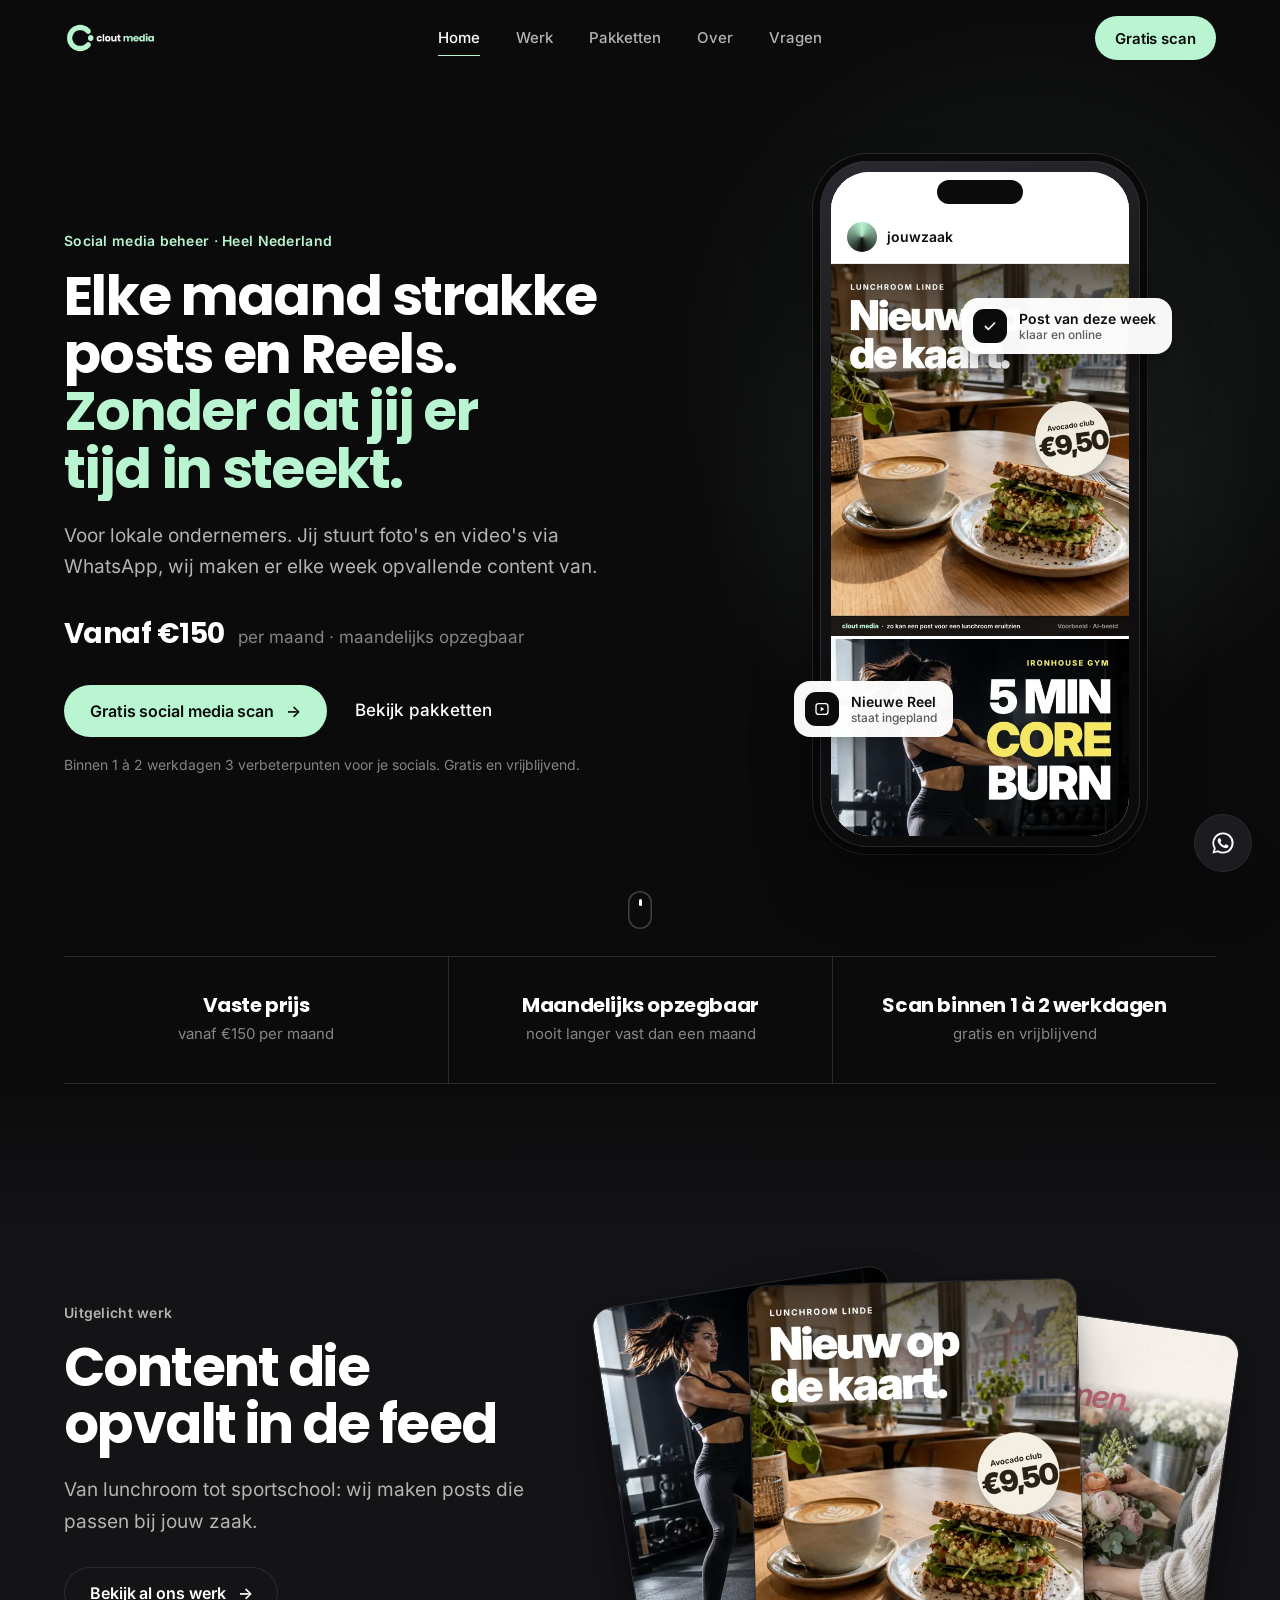
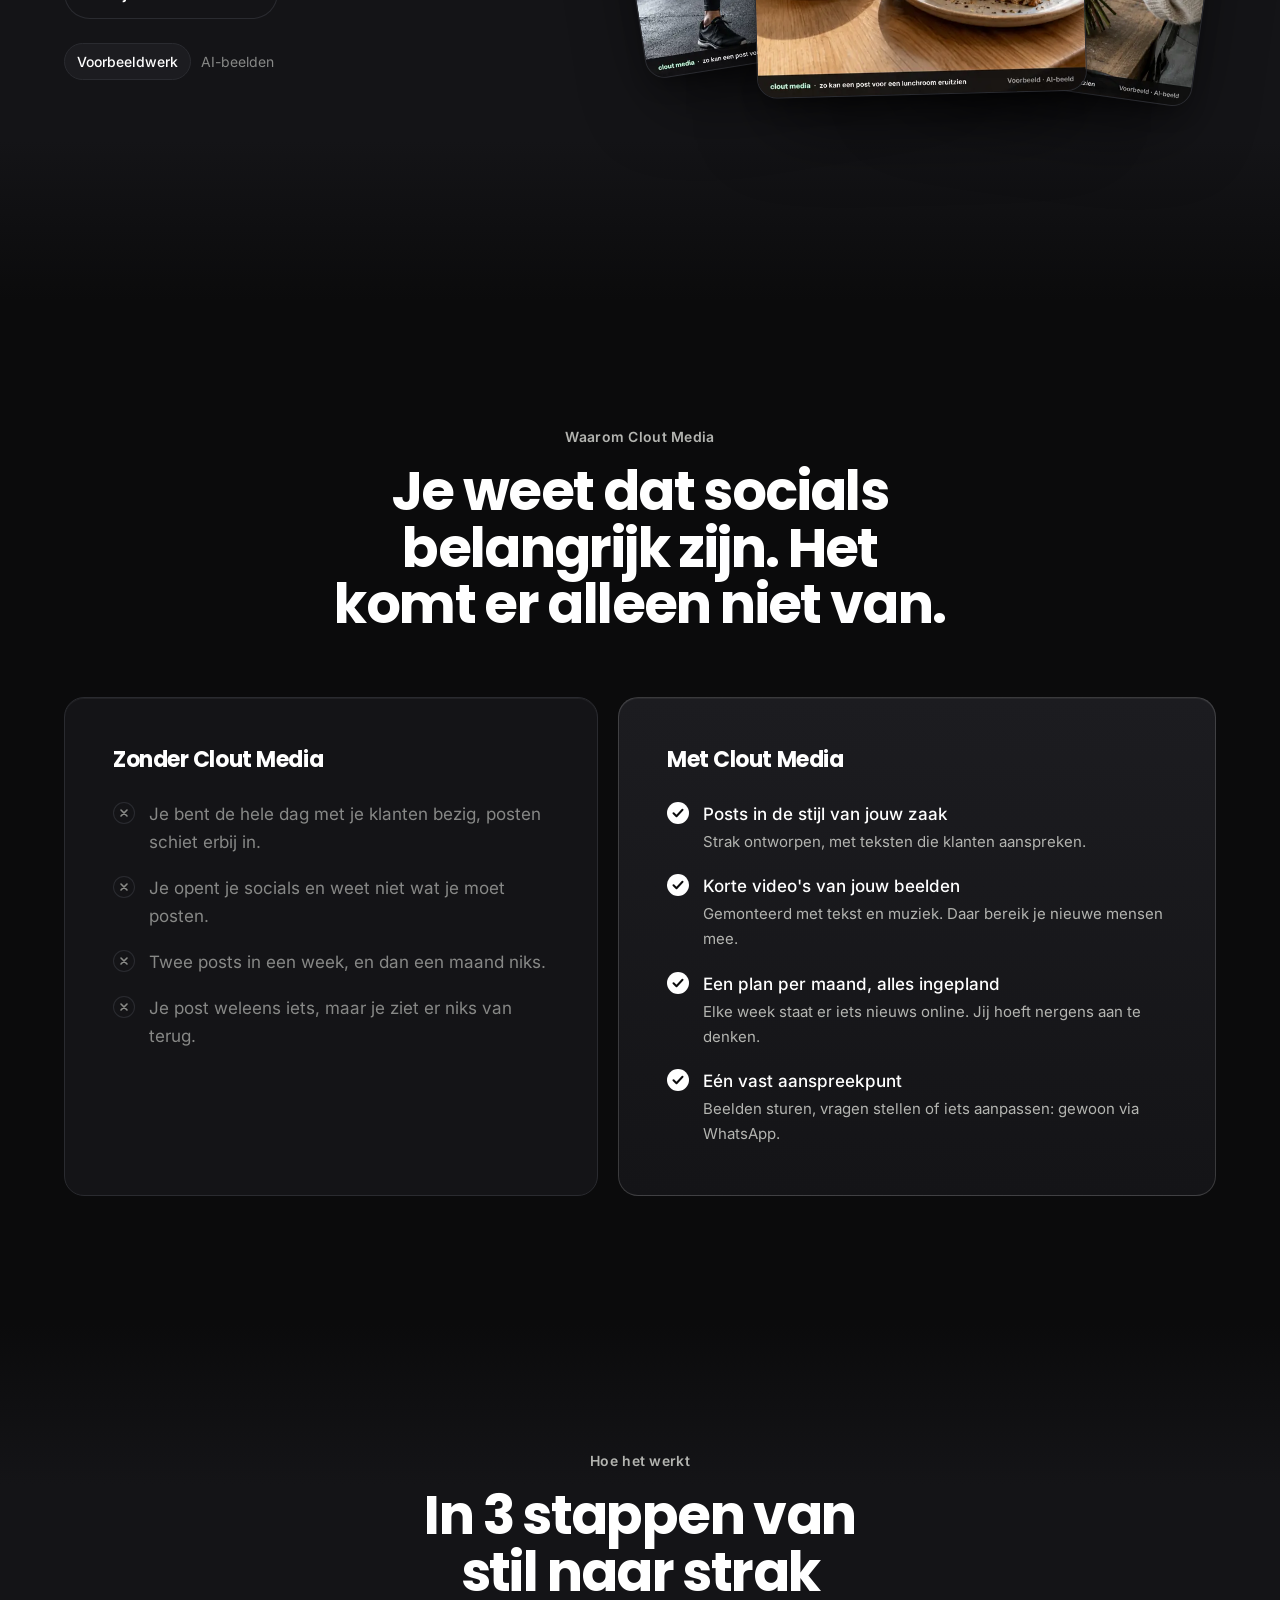
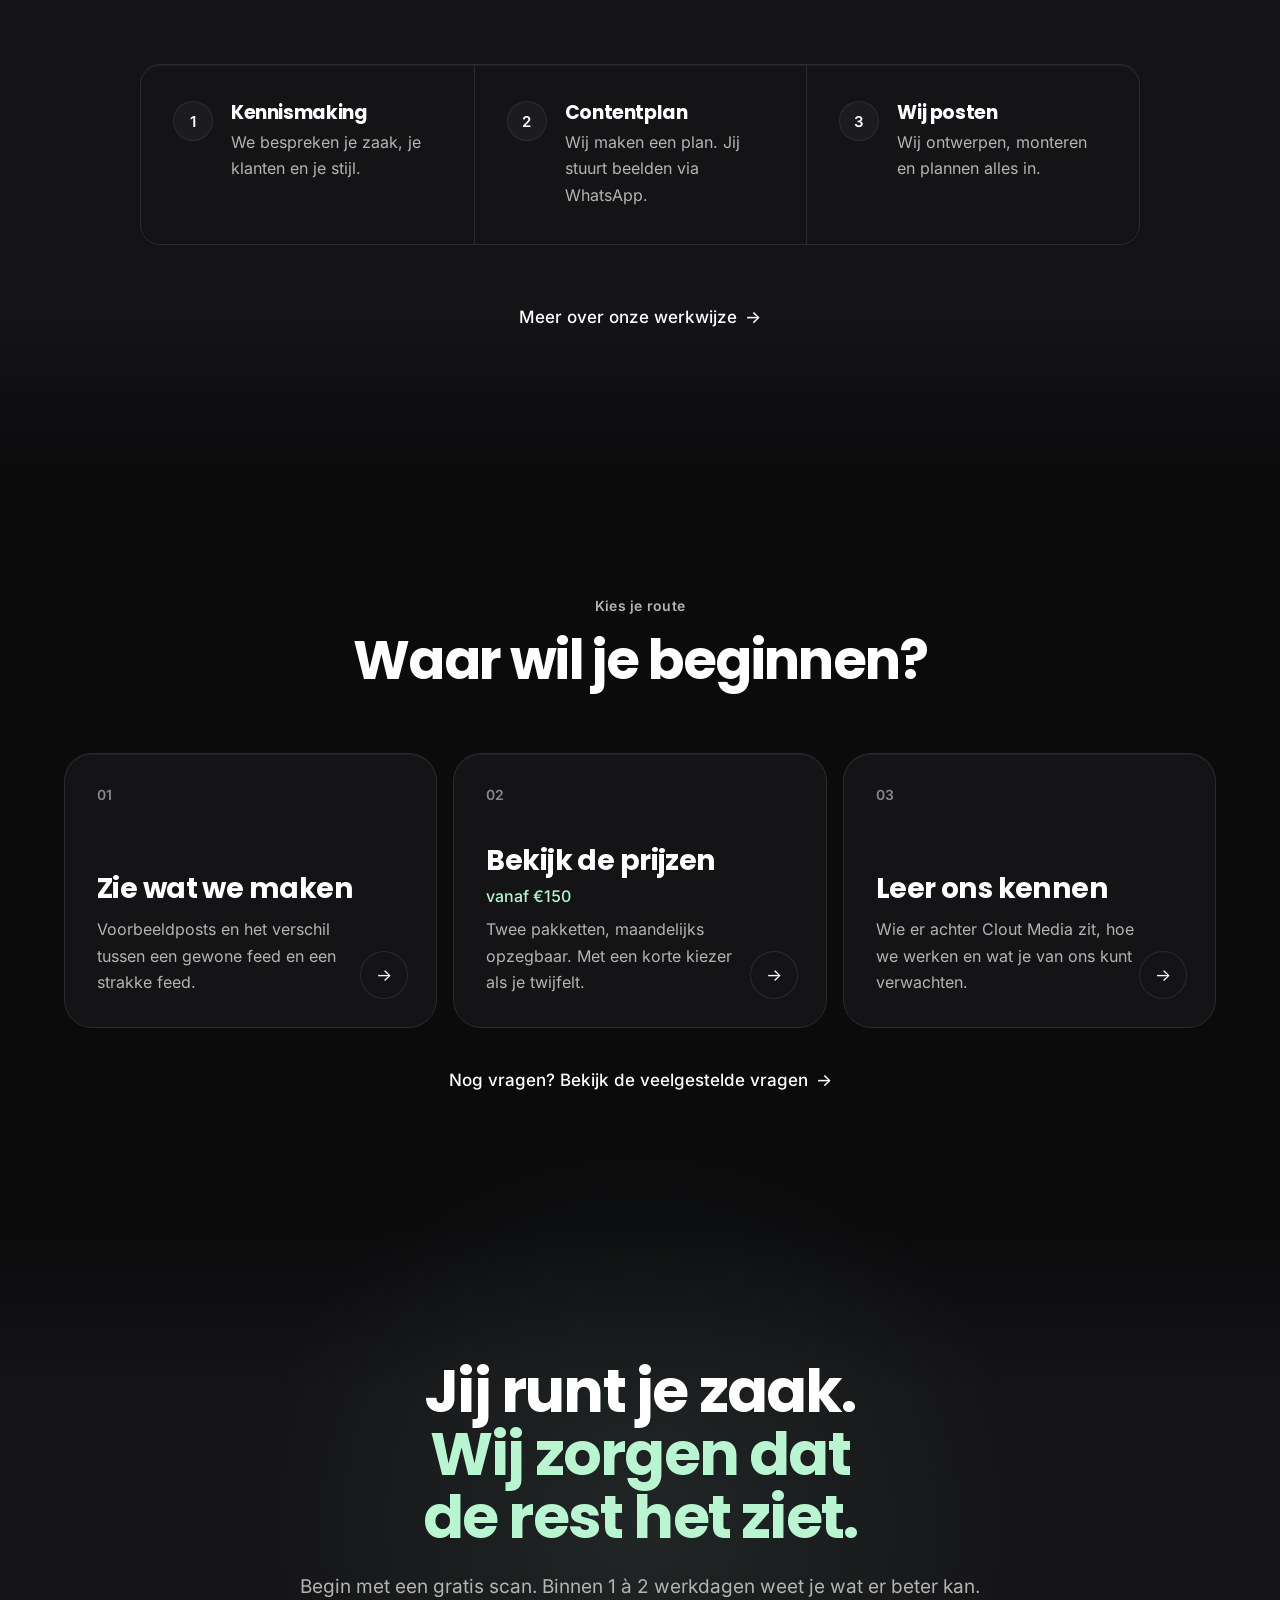
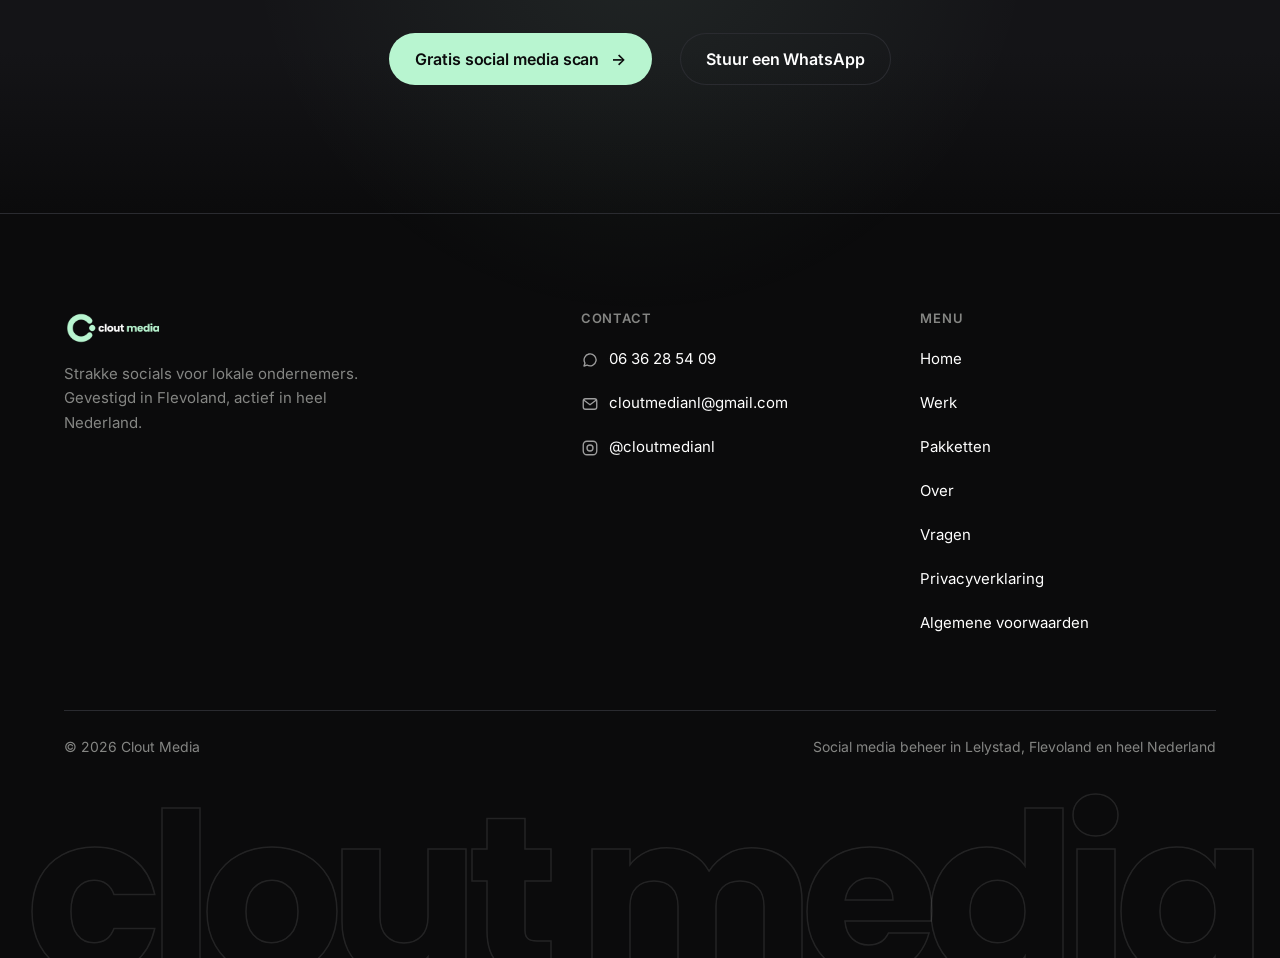
==== index.html @ 96e16def "Echte homepage: Home in menu, kernpunten, uitgelicht werk, route-kaarten Co-Authored-By: Claude Opus" ====
<!DOCTYPE html>
<html lang="nl" data-root="">
<head>
<meta charset="utf-8">
<meta name="viewport" content="width=device-width, initial-scale=1, viewport-fit=cover">
<title>Social media beheer Lelystad &amp; Flevoland | Clout Media</title>
<meta name="description" content="Social media beheer voor lokale ondernemers in Lelystad, Flevoland en heel Nederland. Elke maand strakke posts en korte video's, vanaf €150 per maand. Vraag een gratis social media scan aan.">
<link rel="canonical" href="https://cloutmedianl.github.io/cloutmedia-website/">
<meta property="og:type" content="website">
<meta property="og:site_name" content="Clout Media">
<meta property="og:title" content="Social media beheer Lelystad &amp; Flevoland | Clout Media">
<meta property="og:description" content="Social media beheer voor lokale ondernemers in Lelystad, Flevoland en heel Nederland. Elke maand strakke posts en korte video's, vanaf €150 per maand. Vraag een gratis social media scan aan.">
<meta property="og:url" content="https://cloutmedianl.github.io/cloutmedia-website/">
<meta property="og:image" content="https://cloutmedianl.github.io/cloutmedia-website/img/og.jpg">
<meta name="twitter:card" content="summary_large_image">
<meta name="theme-color" content="#0b0b0c">
<link rel="icon" href="favicon.ico" sizes="any">
<link rel="icon" type="image/png" sizes="32x32" href="assets/icon-32.png">
<link rel="apple-touch-icon" href="assets/icon-180.png">
<link rel="preload" href="assets/fonts/poppins-700.woff" as="font" type="font/woff" crossorigin>
<link rel="preload" href="assets/fonts/inter-400.woff" as="font" type="font/woff" crossorigin>
<link rel="stylesheet" href="assets/site.css">
<script>(function(){var m={"#werk":"werk/","#pakketten":"pakketten/","#over":"over/","#faq":"vragen/","#scan":"scan/","#werkwijze":"over/#werkwijze"};if(m[location.hash])location.replace(m[location.hash])})()</script>
<link rel="preload" as="image" href="img/w2.webp" fetchpriority="high">
<script type="application/ld+json">{"@context":"https://schema.org","@type":"ProfessionalService","name":"Clout Media","description":"Social media beheer voor lokale ondernemers in Lelystad, Flevoland en heel Nederland","url":"https://cloutmedianl.github.io/cloutmedia-website/","email":"cloutmedianl@gmail.com","telephone":"+31636285409","areaServed":["Lelystad","Flevoland","Nederland"],"priceRange":"€150 - €250 per maand","sameAs":["https://www.instagram.com/cloutmedianl/"]}</script>
</head>
<body data-page="home">
<a class="skip" href="#main">Naar de inhoud</a>
<header class="hdr">
  <div class="wrap nav">
    <a class="logo" href="./" aria-label="Clout Media, naar home"><img src="img/logo.png" alt="Clout Media" width="102" height="34"></a>
    <nav class="menu" aria-label="Hoofdmenu"><a href="./" aria-current="page">Home</a><a href="werk/">Werk</a><a href="pakketten/">Pakketten</a><a href="over/">Over</a><a href="vragen/">Vragen</a></nav>
    <div class="nav-r">
      <a class="btn btn-main" href="scan/">Gratis scan</a>
      <button class="burger" type="button" aria-label="Menu openen" aria-expanded="false" aria-controls="sheet"><span></span></button>
    </div>
  </div>
</header>
<div class="sheet" id="sheet" aria-hidden="true">
  <div class="nav"><a class="logo" href="./" aria-label="Clout Media, naar home"><img src="img/logo.png" alt="Clout Media" width="102" height="34"></a><button class="x" type="button" aria-label="Menu sluiten"><svg width="18" height="18" viewBox="0 0 24 24"><path d="M6 6l12 12M18 6L6 18" stroke="#fff" stroke-width="1.8" stroke-linecap="round"/></svg></button></div>
  <nav aria-label="Menu"><a href="./" aria-current="page">Home</a><a href="werk/">Werk</a><a href="pakketten/">Pakketten</a><a href="over/">Over</a><a href="vragen/">Vragen</a></nav>
  <a class="btn btn-main" href="scan/">Gratis social media scan <span class="arr" aria-hidden="true">→</span></a>
</div>
<main id="main">
<section class="hero"><div class="glow" aria-hidden="true"></div>
  <div class="wrap hgrid">
    <div>
      <span class="kicker fade-up">Social media beheer · Heel Nederland</span>
      <h1 class="reveal"><span class="ln"><span>Elke maand strakke</span></span><span class="ln"><span>posts en Reels.</span></span><span class="ln"><span class="mint">Zonder dat jij er</span></span><span class="ln"><span class="mint">tijd in steekt.</span></span></h1>
      <p class="lead fade-up fu1">Voor lokale ondernemers. Jij stuurt foto's en video's via WhatsApp, wij maken er elke week opvallende content van.</p>
      <p class="price fade-up fu2"><b>Vanaf €150</b><span>per maand · maandelijks opzegbaar</span></p>
      <div class="ctas fade-up fu3"><a class="btn btn-main" href="scan/">Gratis social media scan <span class="arr" aria-hidden="true">→</span></a><a class="tlink" href="pakketten/">Bekijk pakketten</a></div>
      <p class="note fade-up fu4">Binnen 1 à 2 werkdagen 3 verbeterpunten voor je socials. Gratis en vrijblijvend.</p>
    </div>
    <div class="stage" aria-hidden="true"><div class="glow"></div>
      <div class="tilt"><div class="phone"><div class="screen"><div class="ig"><i></i>jouwzaak</div><div class="feed"><img src="img/w2.webp" alt="" width="540" height="675" fetchpriority="high"><img src="img/w5.webp" alt="" width="540" height="675"><img src="img/w7.webp" alt="" width="540" height="675"><img src="img/w3.webp" alt="" width="540" height="675"><img src="img/w6.webp" alt="" width="540" height="675"><img src="img/w2.webp" alt="" width="540" height="675"><img src="img/w5.webp" alt="" width="540" height="675"><img src="img/w7.webp" alt="" width="540" height="675"><img src="img/w3.webp" alt="" width="540" height="675"><img src="img/w6.webp" alt="" width="540" height="675"></div></div></div>
        <div class="chip c1"><i><svg width="16" height="16" viewBox="0 0 24 24"><rect x="3" y="4" width="18" height="16" rx="4" fill="none" stroke="#fff" stroke-width="2"/><path d="M10 8.8v6.4l5.4-3.2z" fill="#fff"/></svg></i><span>Nieuwe Reel<small>staat ingepland</small></span></div>
        <div class="chip c2"><i><svg width="16" height="16" viewBox="0 0 24 24"><path d="M5 12.5l4.5 4.5L19 7.5" fill="none" stroke="#fff" stroke-width="2.4" stroke-linecap="round" stroke-linejoin="round"/></svg></i><span>Post van deze week<small>klaar en online</small></span></div>
      </div>
    </div>
  </div>
  <a class="scrollhint" href="#main-2" aria-label="Scroll naar beneden"><span></span></a>
</section>

<section class="facts" id="main-2" aria-label="Kernpunten"><div class="wrap"><ul class="factrow rv">
  <li><b>Vaste prijs</b><span>vanaf €150 per maand</span></li>
  <li><b>Maandelijks opzegbaar</b><span>nooit langer vast dan een maand</span></li>
  <li><b>Scan binnen 1 à 2 werkdagen</b><span>gratis en vrijblijvend</span></li></ul></div></section>

<section class="alt" style="overflow-x:clip">
  <div class="wrap feat">
    <div class="rv">
      <span class="kicker">Uitgelicht werk</span>
      <h2>Content die opvalt in de feed</h2>
      <p class="lead">Van lunchroom tot sportschool: wij maken posts die passen bij jouw zaak.</p>
      <div class="ctas"><a class="btn btn-ghost" href="werk/">Bekijk al ons werk <span class="arr" aria-hidden="true">→</span></a></div>
      <p class="tag" style="margin-top:24px"><b>Voorbeeldwerk</b> AI-beelden</p>
    </div>
    <a class="fan" href="werk/" aria-label="Bekijk al ons werk">
      <img class="fp f1" src="img/w5.webp" srcset="img/w5.webp 540w, img/w5-2x.webp 1080w" sizes="(max-width:700px) 50vw, 300px" alt="Voorbeeld van een reel-cover voor een sportschool" width="540" height="675" loading="lazy">
      <img class="fp f2" src="img/w3.webp" srcset="img/w3.webp 540w, img/w3-2x.webp 1080w" sizes="(max-width:700px) 50vw, 300px" alt="Voorbeeldpost voor een bloemenwinkel" width="540" height="675" loading="lazy">
      <img class="fp f3" src="img/w2.webp" srcset="img/w2.webp 540w, img/w2-2x.webp 1080w" sizes="(max-width:700px) 56vw, 330px" alt="Voorbeeldpost voor een lunchroom: nieuw op de kaart" width="540" height="675" loading="lazy">
    </a>
  </div>
</section>

<section>
  <div class="wrap">
    <div class="head rv"><span class="kicker">Waarom Clout Media</span><h2>Je weet dat socials belangrijk zijn. Het komt er alleen niet van.</h2></div>
    <div class="split">
  <div class="card col no rv"><h3>Zonder Clout Media</h3><ul class="list">
    <li>Je bent de hele dag met je klanten bezig, posten schiet erbij in.</li>
    <li>Je opent je socials en weet niet wat je moet posten.</li>
    <li>Twee posts in een week, en dan een maand niks.</li>
    <li>Je post weleens iets, maar je ziet er niks van terug.</li></ul></div>
  <div class="card col yes rv d1"><h3>Met Clout Media</h3><ul class="list">
    <li><div>Posts in de stijl van jouw zaak<span>Strak ontworpen, met teksten die klanten aanspreken.</span></div></li>
    <li><div>Korte video's van jouw beelden<span>Gemonteerd met tekst en muziek. Daar bereik je nieuwe mensen mee.</span></div></li>
    <li><div>Een plan per maand, alles ingepland<span>Elke week staat er iets nieuws online. Jij hoeft nergens aan te denken.</span></div></li>
    <li><div>Eén vast aanspreekpunt<span>Beelden sturen, vragen stellen of iets aanpassen: gewoon via WhatsApp.</span></div></li></ul></div>
</div>
  </div>
</section>

<section class="alt">
  <div class="wrap">
    <div class="head rv"><span class="kicker">Hoe het werkt</span><h2>In 3 stappen van stil naar strak</h2></div>
    <ol class="card csteps rv"><li><span class="cn">1</span><div><h3>Kennismaking</h3><p>We bespreken je zaak, je klanten en je stijl.</p></div></li><li><span class="cn">2</span><div><h3>Contentplan</h3><p>Wij maken een plan. Jij stuurt beelden via WhatsApp.</p></div></li><li><span class="cn">3</span><div><h3>Wij posten</h3><p>Wij ontwerpen, monteren en plannen alles in.</p></div></li></ol>
    <div class="more"><a class="tlink" href="over/#werkwijze">Meer over onze werkwijze <span class="arr" aria-hidden="true">→</span></a></div>
  </div>
</section>

<section>
  <div class="wrap">
    <div class="head rv"><span class="kicker">Kies je route</span><h2>Waar wil je beginnen?</h2></div>
    <div class="routes">
      <a class="card route hov rv" href="werk/"><span class="rn">01</span><h3>Zie wat we maken</h3><p>Voorbeeldposts en het verschil tussen een gewone feed en een strakke feed.</p><span class="rarr" aria-hidden="true">→</span></a>
      <a class="card route hov rv d1" href="pakketten/"><span class="rn">02</span><h3>Bekijk de prijzen <span class="from">vanaf €150</span></h3><p>Twee pakketten, maandelijks opzegbaar. Met een korte kiezer als je twijfelt.</p><span class="rarr" aria-hidden="true">→</span></a>
      <a class="card route hov rv d2" href="over/"><span class="rn">03</span><h3>Leer ons kennen</h3><p>Wie er achter Clout Media zit, hoe we werken en wat je van ons kunt verwachten.</p><span class="rarr" aria-hidden="true">→</span></a>
    </div>
    <p class="routeq rv"><a class="tlink" href="vragen/">Nog vragen? Bekijk de veelgestelde vragen <span class="arr" aria-hidden="true">→</span></a></p>
  </div>
</section>

<section class="cta alt" data-nobar><div class="glow" aria-hidden="true"></div><div class="wrap rv" style="position:relative">
  <h2>Jij runt je zaak. <span class="mint">Wij zorgen dat de rest het ziet.</span></h2><p class="lead">Begin met een gratis scan. Binnen 1 à 2 werkdagen weet je wat er beter kan.</p><div class="ctas"><a class="btn btn-main" href="scan/">Gratis social media scan <span class="arr" aria-hidden="true">→</span></a><a class="btn btn-ghost" href="https://wa.me/31636285409" target="_blank" rel="noopener">Stuur een WhatsApp</a></div></div></section>
</main>
<footer class="ftr">
  <div class="wrap">
    <div class="fgrid">
      <div class="fbrand"><img src="img/logo.png" alt="Clout Media" width="108" height="36" loading="lazy"><p>Strakke socials voor lokale ondernemers. Gevestigd in Flevoland, actief in heel Nederland.</p></div>
      <div class="fcol"><h4>Contact</h4><ul>
        <li><a href="https://wa.me/31636285409" target="_blank" rel="noopener"><svg width="18" height="18" viewBox="0 0 24 24" aria-hidden="true"><path d="M4 20l1.3-4A8 8 0 1 1 8 18.7z" fill="none" stroke="currentColor" stroke-width="1.8" stroke-linejoin="round"/></svg>06 36 28 54 09</a></li>
        <li><a href="mailto:cloutmedianl@gmail.com"><svg width="18" height="18" viewBox="0 0 24 24" aria-hidden="true"><rect x="3" y="5" width="18" height="14" rx="3" fill="none" stroke="currentColor" stroke-width="1.8"/><path d="M4 7l8 6 8-6" fill="none" stroke="currentColor" stroke-width="1.8"/></svg>cloutmedianl@gmail.com</a></li>
        <li><a href="https://www.instagram.com/cloutmedianl/" target="_blank" rel="noopener"><svg width="18" height="18" viewBox="0 0 24 24" aria-hidden="true"><rect x="3" y="3" width="18" height="18" rx="5" fill="none" stroke="currentColor" stroke-width="1.8"/><circle cx="12" cy="12" r="4" fill="none" stroke="currentColor" stroke-width="1.8"/></svg>@cloutmedianl</a></li></ul></div>
      <div class="fcol"><h4>Menu</h4><ul>
        <li><a href="./">Home</a></li><li><a href="werk/">Werk</a></li><li><a href="pakketten/">Pakketten</a></li><li><a href="over/">Over</a></li><li><a href="vragen/">Vragen</a></li>
        <li><a href="privacy/">Privacyverklaring</a></li><li><a href="voorwaarden/">Algemene voorwaarden</a></li></ul></div>
    </div>
    <!-- KVK: zet hier later "· KvK 12345678" achter Clout Media -->
    <div class="fbot"><span>© 2026 Clout Media</span><span>Social media beheer in Lelystad, Flevoland en heel Nederland</span></div>
  </div>
  <div class="word" aria-hidden="true">clout media</div>
</footer>
<a class="wa" href="https://wa.me/31636285409?text=Hoi%20Clout%20Media%2C%20ik%20wil%20graag%20meer%20weten." target="_blank" rel="noopener" aria-label="Stuur ons een WhatsApp-bericht"><svg width="26" height="26" viewBox="0 0 32 32" aria-hidden="true"><path fill="#fff" d="M16 3a13 13 0 0 0-11.2 19.6L3 29l6.6-1.7A13 13 0 1 0 16 3zm0 23.7c-2 0-3.9-.5-5.6-1.5l-.4-.2-3.9 1 1-3.8-.3-.4A10.7 10.7 0 1 1 16 26.7zm5.9-8c-.3-.2-1.9-1-2.2-1-.3-.1-.5-.2-.7.2l-1 1.2c-.2.2-.4.3-.7.1-.3-.2-1.4-.5-2.6-1.6-1-.9-1.6-1.9-1.8-2.2-.2-.3 0-.5.1-.7l.5-.6.3-.5c.1-.2 0-.4 0-.6l-1-2.4c-.3-.6-.5-.5-.7-.5h-.6c-.2 0-.6.1-.9.4-.3.3-1.1 1.1-1.1 2.7s1.2 3.2 1.3 3.4c.2.2 2.3 3.5 5.6 4.9 2.8 1.1 3.3.9 3.9.8.6-.1 1.9-.8 2.2-1.5.3-.8.3-1.4.2-1.5-.1-.2-.3-.3-.6-.4z"/></svg></a>
<div class="mbar" id="mbar"><a class="btn btn-main" href="scan/">Gratis scan</a><a class="mw" href="https://wa.me/31636285409" target="_blank" rel="noopener" aria-label="WhatsApp"><svg width="26" height="26" viewBox="0 0 32 32" aria-hidden="true"><path fill="#fff" d="M16 3a13 13 0 0 0-11.2 19.6L3 29l6.6-1.7A13 13 0 1 0 16 3zm0 23.7c-2 0-3.9-.5-5.6-1.5l-.4-.2-3.9 1 1-3.8-.3-.4A10.7 10.7 0 1 1 16 26.7zm5.9-8c-.3-.2-1.9-1-2.2-1-.3-.1-.5-.2-.7.2l-1 1.2c-.2.2-.4.3-.7.1-.3-.2-1.4-.5-2.6-1.6-1-.9-1.6-1.9-1.8-2.2-.2-.3 0-.5.1-.7l.5-.6.3-.5c.1-.2 0-.4 0-.6l-1-2.4c-.3-.6-.5-.5-.7-.5h-.6c-.2 0-.6.1-.9.4-.3.3-1.1 1.1-1.1 2.7s1.2 3.2 1.3 3.4c.2.2 2.3 3.5 5.6 4.9 2.8 1.1 3.3.9 3.9.8.6-.1 1.9-.8 2.2-1.5.3-.8.3-1.4.2-1.5-.1-.2-.3-.3-.6-.4z"/></svg></a></div>
<script src="assets/site.js" defer></script>
</body>
</html>
---- assets/site.css ----
/* ============================================================
   CLOUT MEDIA · één stijlbestand voor alle pagina's
   Achtergrond  #0b0b0c en #141417 (zacht in elkaar overlopend)
   Vlakken      #141417 · #1c1c20 · lijnen #2a2b30
   Accent       mint #b8f5d0, spaarzaam
   Type         Poppins 700 (koppen) · Inter (tekst)
   Hoeken       12 · 20 · 28 · pil
   Beweging     cubic-bezier(.16,1,.3,1) · 300 / 600 / 900ms
   ============================================================ */
@font-face{font-family:Poppins;font-weight:700;font-style:normal;font-display:swap;src:url(fonts/poppins-700.woff) format("woff")}
@font-face{font-family:Inter;font-weight:400;font-style:normal;font-display:swap;src:url(fonts/inter-400.woff) format("woff")}
@font-face{font-family:Inter;font-weight:500;font-style:normal;font-display:swap;src:url(fonts/inter-500.woff) format("woff")}
@font-face{font-family:Inter;font-weight:600;font-style:normal;font-display:swap;src:url(fonts/inter-600.woff) format("woff")}

:root{
  --bg:#0b0b0c;--bg2:#141417;--card:#141417;--card2:#1c1c20;--line:#2a2b30;
  --white:#fff;--grey:#b4b5b1;--grey2:rgba(180,181,177,.72);--mint:#b8f5d0;--ink:#0b0b0c;--ink2:rgba(11,11,12,.66);
  --r1:12px;--r2:20px;--r3:28px;
  --ease:cubic-bezier(.16,1,.3,1);--t1:.3s;--t2:.6s;--t3:.9s;
  --sh:0 40px 80px -24px rgba(0,0,0,.7),0 12px 24px -10px rgba(0,0,0,.45);
  --top:inset 0 1px 0 rgba(255,255,255,.055);
  --wrap:1200px;--pad:24px;
}
*,*::before,*::after{box-sizing:border-box;margin:0;min-width:0}
html{scroll-behavior:smooth;scroll-padding-top:96px;-webkit-text-size-adjust:100%;scrollbar-color:#2a2b30 #0b0b0c}
::-webkit-scrollbar{width:10px}::-webkit-scrollbar-track{background:#0b0b0c}::-webkit-scrollbar-thumb{background:#2a2b30;border-radius:10px;border:2px solid #0b0b0c}
::selection{background:var(--mint);color:var(--ink)}
body{background:var(--bg);color:var(--grey);font:400 17px/1.65 Inter,system-ui,-apple-system,"Segoe UI",sans-serif;overflow-x:clip;-webkit-font-smoothing:antialiased;text-rendering:optimizeLegibility}
img{display:block;max-width:100%;height:auto}
a{color:inherit}
button,input{font:inherit;color:inherit}
h1,h2,h3,.disp{font-family:Poppins,Inter,sans-serif;font-weight:700;letter-spacing:-.03em;line-height:1.05;color:var(--white);text-wrap:balance}
h1{font-size:clamp(38px,6vw,76px)}
h2{font-size:clamp(32px,4.4vw,54px)}
h3{font-size:21px;line-height:1.25;letter-spacing:-.02em}
p{max-width:62ch}
strong,b{color:var(--white);font-weight:600}
.mint{color:var(--mint)}
:focus-visible{outline:2px solid var(--mint);outline-offset:3px;border-radius:8px}
.skip{position:absolute;left:16px;top:-60px;z-index:100;background:var(--mint);color:var(--ink);padding:12px 18px;border-radius:999px;font-weight:600;text-decoration:none}
.skip:focus{top:16px}
@media(max-width:700px){body{font-size:16px}:root{--pad:20px}}

/* layout */
.wrap{max-width:var(--wrap);margin:0 auto;padding:0 var(--pad)}
.narrow{max-width:760px;margin:0 auto}
section{position:relative;padding:clamp(80px,10vw,136px) 0}
.alt{background:linear-gradient(180deg,var(--bg) 0,var(--bg2) 160px,var(--bg2) calc(100% - 160px),var(--bg) 100%)}
.rule{border-top:1px solid var(--line)}
.kicker{display:block;font:600 14px Inter,sans-serif;letter-spacing:.02em;color:var(--grey);margin-bottom:18px}
.hero .kicker,.phero .kicker{color:var(--mint)}
.lead{font-size:clamp(17px,1.5vw,19px);color:var(--grey);margin-top:22px}
.head{max-width:760px;margin:0 auto 64px;text-align:center}
.head p{margin-left:auto;margin-right:auto}
.more{display:flex;justify-content:center;margin-top:48px}
@media(max-width:700px){.head{margin-bottom:44px}}

/* knoppen */
.btn{position:relative;display:inline-flex;align-items:center;justify-content:center;gap:12px;height:52px;padding:0 26px;border-radius:999px;border:0;cursor:pointer;text-decoration:none;white-space:nowrap;font:600 16px Inter,sans-serif;letter-spacing:-.005em;transition:transform var(--t1) var(--ease),box-shadow var(--t2) var(--ease),background var(--t1)}
.btn .arr{display:inline-block;transition:transform var(--t2) var(--ease)}
.btn:hover .arr{transform:translateX(4px)}
.btn:active{transform:scale(.97)}
.btn-main{background:var(--mint);color:var(--ink)}
.btn-main:hover{box-shadow:0 0 0 6px rgba(184,245,208,.08),0 18px 40px -14px rgba(184,245,208,.45)}
.btn-ghost{background:transparent;color:var(--white);box-shadow:inset 0 0 0 1px var(--line)}
.btn-ghost:hover{box-shadow:inset 0 0 0 1px rgba(255,255,255,.2);background:rgba(255,255,255,.02)}
.btn-dark{background:var(--ink);color:#fff}
.btn-dark:hover{box-shadow:0 18px 40px -14px rgba(0,0,0,.5)}
.tlink{color:var(--white);font-weight:500;text-decoration:none;display:inline-flex;align-items:center;gap:8px;min-height:48px;border-bottom:1px solid transparent}
.tlink:hover{border-color:currentColor}

/* kaarten */
.card{background:var(--card);border:1px solid var(--line);border-radius:var(--r2);box-shadow:var(--top);transition:transform var(--t2) var(--ease),border-color var(--t2) var(--ease)}
.card.hov:hover{transform:translateY(-2px);border-color:rgba(255,255,255,.16)}

/* header */
.hdr{position:sticky;top:0;z-index:50;transition:background var(--t2) var(--ease),border-color var(--t2) var(--ease),backdrop-filter var(--t2);border-bottom:1px solid transparent}
.hdr.glass{background:rgba(11,11,12,.7);backdrop-filter:saturate(1.4) blur(18px);-webkit-backdrop-filter:saturate(1.4) blur(18px);border-color:var(--line)}
.nav{display:flex;align-items:center;justify-content:space-between;gap:16px;height:76px}
.logo{display:flex;align-items:center;min-height:48px}
.logo img{height:34px;width:auto}
.menu{display:none;align-items:center;gap:36px}
.menu a{position:relative;color:var(--grey);text-decoration:none;font-weight:500;font-size:15px;padding:14px 0;transition:color var(--t1)}
.menu a:hover,.menu a[aria-current=page]{color:var(--white)}
.menu a[aria-current=page]::after{content:"";position:absolute;left:0;right:0;bottom:8px;height:1px;background:var(--mint)}
.nav .btn{height:44px;padding:0 20px;font-size:15px}
.burger{width:48px;height:48px;border:0;background:transparent;display:grid;place-items:center;cursor:pointer;border-radius:999px;box-shadow:inset 0 0 0 1px var(--line)}
.burger span{display:block;width:18px;height:1.5px;background:#fff;position:relative;transition:transform var(--t1) var(--ease)}
.burger span::before,.burger span::after{content:"";position:absolute;left:0;width:18px;height:1.5px;background:#fff;transition:transform var(--t1) var(--ease)}
.burger span::before{top:-6px}.burger span::after{top:6px}
.nav-r{display:flex;align-items:center;gap:10px}
@media(min-width:960px){.menu{display:flex}.burger{display:none}}
@media(max-width:959px){.nav .btn-main{display:none}}
/* mobiel menu */
.sheet{position:fixed;inset:0;z-index:70;background:rgba(11,11,12,.97);backdrop-filter:blur(18px);-webkit-backdrop-filter:blur(18px);display:flex;flex-direction:column;padding:0 var(--pad) calc(28px + env(safe-area-inset-bottom));opacity:0;visibility:hidden;transition:opacity var(--t2) var(--ease),visibility 0s linear var(--t2)}
.sheet.open{opacity:1;visibility:visible;transition:opacity var(--t2) var(--ease)}
.sheet .nav{flex:none}
.sheet nav{flex:1;display:flex;flex-direction:column;justify-content:center;gap:4px}
.sheet nav a{font:700 clamp(34px,9vw,48px)/1.15 Poppins,sans-serif;letter-spacing:-.03em;color:var(--white);text-decoration:none;padding:8px 0;opacity:0;transform:translateY(16px);transition:opacity var(--t2) var(--ease),transform var(--t2) var(--ease)}
.sheet nav a[aria-current=page]{color:var(--mint)}
.sheet.open nav a{opacity:1;transform:none}
.sheet.open nav a:nth-child(2){transition-delay:.06s}.sheet.open nav a:nth-child(3){transition-delay:.12s}.sheet.open nav a:nth-child(4){transition-delay:.18s}.sheet.open nav a:nth-child(5){transition-delay:.24s}
.sheet .btn{width:100%}
.x{width:48px;height:48px;border:0;border-radius:999px;background:transparent;box-shadow:inset 0 0 0 1px var(--line);cursor:pointer;display:grid;place-items:center}

/* paginahero (alle pagina's behalve home) */
.phero{padding:clamp(64px,9vw,120px) 0 clamp(40px,5vw,64px);text-align:center;overflow-x:clip}
.phero h1{font-size:clamp(38px,5.6vw,68px);max-width:20ch;margin:0 auto}
.phero .lead{margin-left:auto;margin-right:auto}
.glow{position:absolute;pointer-events:none;border-radius:50%;background:radial-gradient(circle,rgba(184,245,208,.08),transparent 62%)}
.phero .glow{width:900px;height:900px;left:50%;top:-520px;margin-left:-450px}

/* kop-onthulling per regel */
.reveal .ln{display:block;overflow:hidden;padding-bottom:.06em;margin-bottom:-.06em}
.reveal .ln>span{display:block;transform:translateY(105%);transition:transform var(--t3) var(--ease)}
.ready .reveal .ln>span{transform:none}
.ready .reveal .ln:nth-child(2)>span{transition-delay:.08s}.ready .reveal .ln:nth-child(3)>span{transition-delay:.16s}.ready .reveal .ln:nth-child(4)>span{transition-delay:.24s}

/* rustig binnenkomen (één keer) */
.rv{opacity:0;transform:translateY(20px);transition:opacity var(--t3) var(--ease),transform var(--t3) var(--ease)}
.rv.in{opacity:1;transform:none}
.d1{transition-delay:.07s}.d2{transition-delay:.14s}.d3{transition-delay:.21s}

/* ---------- HOME HERO ---------- */
.hero{padding:clamp(40px,6vw,96px) 0 clamp(64px,8vw,112px);overflow-x:clip}
.hero .glow{width:820px;height:820px;right:-160px;top:-120px}
.hgrid{display:grid;gap:48px;align-items:center;position:relative}
.hero h1 .mint{display:block}
.hero .lead{max-width:46ch}
.price{display:flex;flex-wrap:wrap;align-items:baseline;gap:6px 14px;margin-top:30px}
.price b{font:700 28px Poppins,sans-serif;letter-spacing:-.02em;color:var(--white)}
.price span{color:var(--grey2)}
.ctas{display:flex;flex-wrap:wrap;align-items:center;gap:12px 28px;margin-top:30px}
.note{font-size:14px;color:var(--grey2);margin-top:16px}
.fade-up{opacity:0;transform:translateY(14px);transition:opacity var(--t3) var(--ease),transform var(--t3) var(--ease)}
.ready .fade-up{opacity:1;transform:none}
.ready .fu1{transition-delay:.3s}.ready .fu2{transition-delay:.4s}.ready .fu3{transition-delay:.5s}.ready .fu4{transition-delay:.6s}
.stage{position:relative;height:640px;display:grid;place-items:center;perspective:1400px}
.stage .glow{width:620px;height:620px;left:50%;top:50%;margin:-310px 0 0 -310px;background:radial-gradient(circle,rgba(184,245,208,.08),transparent 64%)}
.tilt{position:relative;transform-style:preserve-3d;transition:transform var(--t3) var(--ease);opacity:0;transform:translateY(30px)}
.ready .tilt{opacity:1;transform:none;transition:transform var(--t3) var(--ease),opacity var(--t3) var(--ease) .15s}
.phone{position:relative;width:300px;aspect-ratio:9/19.3;border-radius:48px;padding:11px;background:linear-gradient(160deg,#2a2b30,#141417 40%,#0b0b0c);box-shadow:var(--sh),inset 0 0 0 1px #2a2b30,inset 0 1px 0 rgba(255,255,255,.12),0 0 0 7px #0b0b0c,0 0 0 8px #2a2b30}
.phone::before{content:"";position:absolute;top:19px;left:50%;width:86px;height:24px;margin-left:-43px;border-radius:20px;background:#0b0b0c;z-index:4}
.screen{position:relative;width:100%;height:100%;border-radius:38px;overflow:hidden;background:#fff}
.ig{position:absolute;top:0;left:0;right:0;z-index:3;background:#fff;padding:50px 16px 11px;display:flex;align-items:center;gap:10px;color:#0b0b0c;font:600 14px Inter,sans-serif;border-bottom:1px solid #eee}
.ig i{width:30px;height:30px;border-radius:50%;background:conic-gradient(#b8f5d0,#0b0b0c,#b8f5d0);flex:none}
.feed{position:absolute;left:0;right:0;top:91px;display:grid;gap:3px;animation:feed 38s linear infinite;will-change:transform}
.feed img{width:100%;aspect-ratio:4/5;object-fit:cover}
@keyframes feed{to{transform:translate3d(0,calc(-50% - 1.5px),0)}}
.chip{position:absolute;z-index:5;display:flex;align-items:center;gap:12px;background:rgba(255,255,255,.97);color:var(--ink);border-radius:16px;padding:11px 16px 11px 11px;box-shadow:var(--sh);font:600 14px/1.25 Inter,sans-serif;opacity:0;transform:translateY(12px)}
.chip small{display:block;font-weight:500;font-size:12px;color:var(--ink2)}
.chip i{width:34px;height:34px;border-radius:11px;background:var(--ink);display:grid;place-items:center;flex:none}
.ready .chip{opacity:1;transform:none;transition:opacity var(--t3) var(--ease),transform var(--t3) var(--ease)}
.ready .c1{transition-delay:.7s}.ready .c2{transition-delay:.85s}
.chip .bob{display:contents}
.c1{left:-8%;bottom:16%}.c2{right:-10%;top:20%}
@keyframes bob{0%,100%{translate:0 0}50%{translate:0 -6px}}
.ready .c1{animation:bob 7s ease-in-out 1.6s infinite}.ready .c2{animation:bob 7s ease-in-out 2.6s infinite}
@media(min-width:960px){.hgrid{grid-template-columns:1.25fr .9fr;gap:24px}.hero h1{font-size:clamp(44px,4.3vw,62px)}.stage{height:700px}.phone{width:320px}}
@media(max-width:959px){.hgrid{text-align:center}.hero .lead{margin-left:auto;margin-right:auto}.price,.ctas{justify-content:center}.note{margin-left:auto;margin-right:auto}.stage{height:560px;margin-top:-8px}.phone{width:250px;border-radius:42px}.screen{border-radius:33px}.c1{left:0}.c2{right:0}}
@media(max-width:520px){.hero{padding-top:28px}.hgrid{gap:28px}.stage{height:480px}.phone{width:214px;border-radius:38px;padding:9px}.screen{border-radius:30px}.ig{padding:42px 12px 9px;font-size:12px}.feed{top:79px}.c2{display:none}.chip{font-size:13px;padding:9px 13px 9px 9px}.chip i{width:30px;height:30px}.note{display:none}}

/* ---------- WERK ---------- */
.rail{display:flex;gap:24px;overflow-x:auto;scroll-snap-type:x mandatory;scroll-padding:0 max(var(--pad),calc((100vw - var(--wrap))/2 + var(--pad)));padding:8px max(var(--pad),calc((100vw - var(--wrap))/2 + var(--pad))) 32px;scrollbar-width:none;cursor:grab;-webkit-overflow-scrolling:touch;overscroll-behavior-x:contain}
.rail::-webkit-scrollbar{display:none}
.rail.drag{cursor:grabbing;scroll-snap-type:none}
.rail.drag .shot{pointer-events:none}
.shot{flex:none;width:min(340px,78vw);scroll-snap-align:start;margin:0;background:none;border:0;padding:0;cursor:zoom-in;text-align:left;color:inherit}
.shot .im{border-radius:var(--r2);overflow:hidden;box-shadow:var(--sh);border:1px solid var(--line)}
.shot img{width:100%;aspect-ratio:4/5;object-fit:cover;transition:transform var(--t3) var(--ease)}
.shot:hover img{transform:scale(1.025)}
.shot span{display:block;margin-top:16px;font-weight:600;color:var(--white)}
.shot small{display:block;font-size:14px;color:var(--grey2)}
.shots3{display:grid;grid-template-columns:repeat(3,minmax(0,1fr));gap:24px}
.shots3 .shot{width:auto}
@media(max-width:700px){.shots3{display:flex;overflow-x:auto;scroll-snap-type:x mandatory;margin:0 calc(var(--pad)*-1);padding:0 var(--pad) 12px;scroll-padding:0 var(--pad);scrollbar-width:none}.shots3::-webkit-scrollbar{display:none}.shots3 .shot{width:72vw}}
.railbar{display:flex;align-items:center;justify-content:space-between;gap:16px;flex-wrap:wrap}
.tag{display:inline-flex;flex-wrap:wrap;align-items:center;gap:10px;font-size:14px;color:var(--grey2)}
.tag b{background:var(--card2);color:var(--white);padding:6px 12px;border-radius:999px;font-weight:500;border:1px solid var(--line);white-space:nowrap}
.arrows{display:flex;gap:8px}
.arrows button{width:48px;height:48px;border-radius:50%;border:1px solid var(--line);background:var(--card);cursor:pointer;display:grid;place-items:center;transition:border-color var(--t1),transform var(--t1) var(--ease)}
.arrows button:hover{border-color:rgba(255,255,255,.2)}.arrows button:active{transform:scale(.94)}
@media(max-width:700px){.arrows{display:none}.railbar{justify-content:center;text-align:center}}
/* lightbox */
.lb{position:fixed;inset:0;z-index:90;display:grid;place-items:center;padding:24px;background:rgba(5,5,6,.72);backdrop-filter:blur(16px);-webkit-backdrop-filter:blur(16px);opacity:0;visibility:hidden;transition:opacity var(--t2) var(--ease),visibility 0s linear var(--t2)}
.lb.open{opacity:1;visibility:visible;transition:opacity var(--t2) var(--ease)}
.lb figure{margin:0;max-width:min(92vw,560px);width:100%;transform:scale(.94);transition:transform var(--t2) var(--ease)}
.lb.open figure{transform:none}
.lb img{width:100%;border-radius:var(--r2);box-shadow:var(--sh)}
.lb figcaption{color:var(--grey);text-align:center;margin-top:14px;font-size:14px}
.lb .x{position:absolute;top:20px;right:20px;background:var(--card);box-shadow:inset 0 0 0 1px var(--line)}
/* voor/na */
.ba{position:relative;max-width:820px;margin:0 auto;border-radius:var(--r3);overflow:hidden;box-shadow:var(--sh);border:1px solid var(--line);aspect-ratio:1/1;background:#fff;user-select:none;touch-action:pan-y}
.side{position:absolute;inset:0;display:grid;grid-template-columns:repeat(3,1fr);grid-template-rows:repeat(3,1fr);gap:3px;background:#fff}
.side>*{position:relative;overflow:hidden}
.side img{width:100%;height:100%;object-fit:cover}
.before img{filter:saturate(.55) brightness(.92) contrast(.86)}
.before .t{display:grid;place-items:center;padding:12%;text-align:center;font:400 clamp(12px,2vw,17px)/1.35 Arial,Helvetica,sans-serif;color:#222}
.before .cap{position:absolute;left:6%;right:6%;bottom:7%;font:700 clamp(10px,1.6vw,14px)/1.2 Arial,sans-serif;color:#fff;text-shadow:0 1px 3px rgba(0,0,0,.7)}
.after{clip-path:inset(0 0 0 var(--pos,50%))}
.ba .line{position:absolute;top:0;bottom:0;left:var(--pos,50%);width:2px;margin-left:-1px;background:#fff;z-index:3;box-shadow:0 0 0 1px rgba(0,0,0,.08)}
.ba .knob{position:absolute;top:50%;left:var(--pos,50%);width:68px;height:68px;margin:-34px 0 0 -34px;border-radius:50%;background:#fff;z-index:4;display:grid;place-items:center;box-shadow:0 12px 36px rgba(0,0,0,.4)}
.ba input{position:absolute;inset:0;width:100%;height:100%;opacity:0;cursor:ew-resize;z-index:5;margin:0}
.ba .tx{position:absolute;top:18px;z-index:4;font:600 14px Inter,sans-serif;padding:8px 14px;border-radius:999px}
.ba .t1{left:18px;background:#fff;color:var(--ink);box-shadow:0 6px 18px rgba(0,0,0,.2)}.ba .t2{right:18px;background:var(--ink);color:#fff}
.ba:has(input:focus-visible){outline:2px solid var(--mint);outline-offset:4px}
.under{display:flex;justify-content:center;margin-top:24px}

/* ---------- ZONDER / MET ---------- */
.split{display:grid;gap:20px}
.col{padding:clamp(28px,4vw,48px)}
.col h3{font-size:22px;margin-bottom:26px}
.list{list-style:none;padding:0;display:grid;gap:18px}
.list li{display:flex;gap:14px;align-items:flex-start}
.list li::before{content:"";flex:none;width:22px;height:22px;margin-top:2px;border-radius:50%;background-position:center;background-repeat:no-repeat}
.no .list li{color:var(--grey2)}
.no .list li::before{box-shadow:inset 0 0 0 1px var(--line);background-image:url("data:image/svg+xml,%3Csvg xmlns='http://www.w3.org/2000/svg' viewBox='0 0 22 22'%3E%3Cpath d='M8 8l6 6M14 8l-6 6' stroke='%238a8b88' stroke-width='1.6' stroke-linecap='round'/%3E%3C/svg%3E")}
.yes{border-color:rgba(255,255,255,.16);background:linear-gradient(180deg,#1c1c20,#141417)}
.yes .list li::before{background-color:#fff;background-image:url("data:image/svg+xml,%3Csvg xmlns='http://www.w3.org/2000/svg' viewBox='0 0 22 22'%3E%3Cpath d='M6.5 11.3l3 2.9 6-6.4' fill='none' stroke='%230b0b0c' stroke-width='2' stroke-linecap='round' stroke-linejoin='round'/%3E%3C/svg%3E")}
.yes .list li div{color:var(--white);font-weight:500}
.yes .list li span{display:block;color:var(--grey);font-weight:400;font-size:15px;margin-top:2px}
@media(min-width:880px){.split{grid-template-columns:1fr 1.12fr}}

/* ---------- STAPPEN ---------- */
.steps{display:grid;gap:48px;position:relative}
.step .n{font:700 15px Inter,sans-serif;color:var(--white);width:44px;height:44px;border-radius:50%;display:grid;place-items:center;box-shadow:inset 0 0 0 1px var(--line);background:var(--bg);margin-bottom:24px;position:relative}
.step p{margin-top:10px}
.step ul{margin-top:14px;padding-left:18px;color:var(--grey);display:grid;gap:6px}
@media(min-width:880px){.steps{grid-template-columns:repeat(3,1fr);gap:56px}.steps::before{content:"";position:absolute;left:0;right:0;top:22px;height:1px;background:linear-gradient(90deg,transparent,var(--line) 12%,var(--line) 88%,transparent)}}

/* ---------- PAKKETTEN ---------- */
.plans{display:grid;gap:24px;max-width:940px;margin:0 auto}
.plan{padding:clamp(28px,4vw,44px);display:flex;flex-direction:column;border-radius:var(--r3)}
.plan.top{background:#fff;color:var(--ink);border-color:#fff;box-shadow:0 0 0 1px #fff,0 40px 100px -30px rgba(184,245,208,.22),0 20px 40px -20px rgba(0,0,0,.6)}
.plan.top h3{color:var(--ink)}
.phd{display:flex;align-items:center;justify-content:space-between;gap:16px}
.plan h3{font-size:26px}
.badge{background:var(--mint);color:var(--ink);font:600 13px Inter,sans-serif;padding:6px 12px;border-radius:999px}
.for{font-size:15px;margin-top:6px;color:var(--grey2)}
.plan.top .for{color:var(--ink2)}
.amt{font:700 clamp(56px,6.6vw,72px)/1 Poppins,sans-serif;letter-spacing:-.04em;margin:32px 0 6px;color:var(--white);white-space:nowrap}
.plan.top .amt{color:var(--ink)}
.amt small{font:500 16px Inter,sans-serif;letter-spacing:0;color:var(--grey2);margin-left:8px}
.plan.top .amt small{color:var(--ink2)}
.ul{list-style:none;padding:0;margin-top:24px;border-top:1px solid var(--line)}
.plan.top .ul{border-color:rgba(0,0,0,.08)}
.ul li{display:flex;gap:12px;align-items:center;padding:13px 0;border-bottom:1px solid rgba(255,255,255,.06);color:var(--white)}
.plan.top .ul li{border-color:rgba(0,0,0,.06);color:var(--ink)}
.ul li::before{content:"";flex:none;width:20px;height:20px;border-radius:50%;background:#fff url("data:image/svg+xml,%3Csvg xmlns='http://www.w3.org/2000/svg' viewBox='0 0 20 20'%3E%3Cpath d='M5.8 10.3l2.8 2.7 5.6-5.9' fill='none' stroke='%230b0b0c' stroke-width='2' stroke-linecap='round' stroke-linejoin='round'/%3E%3C/svg%3E") center no-repeat}
.plan.top .ul li::before{background-color:var(--ink);background-image:url("data:image/svg+xml,%3Csvg xmlns='http://www.w3.org/2000/svg' viewBox='0 0 20 20'%3E%3Cpath d='M5.8 10.3l2.8 2.7 5.6-5.9' fill='none' stroke='%23fff' stroke-width='2' stroke-linecap='round' stroke-linejoin='round'/%3E%3C/svg%3E")}
.plan .btn{margin-top:32px;width:100%}
.plan .btn-ghost{box-shadow:inset 0 0 0 1px var(--line)}
@media(min-width:760px){.plans{grid-template-columns:1fr 1fr}}
.fine{font-size:14px;color:var(--grey2);margin:28px auto 0;max-width:66ch;text-align:center}
/* compacte pakketten op home */
.mini{display:grid;gap:16px;max-width:820px;margin:0 auto}
.minip{display:flex;align-items:center;justify-content:space-between;gap:20px;padding:28px 32px}
.minip h3{font-size:22px;display:flex;align-items:center;gap:10px;flex-wrap:wrap}
.minip p{font-size:15px;color:var(--grey2);margin-top:4px}
.minip .amt{font-size:44px;margin:0}
.minip.top{background:#fff;border-color:#fff;box-shadow:0 30px 80px -30px rgba(184,245,208,.2)}
.minip.top h3,.minip.top .amt{color:var(--ink)}.minip.top p{color:var(--ink2)}
.minip .amt small{font-size:14px}
@media(min-width:760px){.mini{grid-template-columns:1fr 1fr}}
/* pakketkiezer */
.picker{max-width:940px;margin:40px auto 0;padding:28px;display:grid;place-items:center;text-align:center;min-height:132px;overflow:hidden}
.pk{display:flex;flex-wrap:wrap;align-items:center;justify-content:center;gap:12px 14px;transition:opacity var(--t1) var(--ease),transform var(--t1) var(--ease)}
.pk.out{opacity:0;transform:translateY(8px)}
.pk p{font-weight:500;color:var(--white);max-width:none}
.pk .q{color:var(--mint);margin-right:6px}
.pick{height:48px;padding:0 20px;border-radius:999px;border:1px solid var(--line);background:var(--bg);color:var(--white);font-weight:500;font-size:15px;cursor:pointer;transition:border-color var(--t1),transform var(--t1) var(--ease)}
.pick:hover{border-color:rgba(255,255,255,.26)}.pick:active{transform:scale(.97)}
.again{background:none;border:0;text-decoration:underline;cursor:pointer;font-size:15px;padding:12px;color:var(--grey)}

/* ---------- OVER ---------- */
.quote{font:700 clamp(28px,3.6vw,46px)/1.18 Poppins,sans-serif;letter-spacing:-.03em;color:var(--white);max-width:22ch}
.sign{display:flex;align-items:center;gap:16px;margin-top:36px}
.sign i{width:52px;height:52px;border-radius:50%;box-shadow:inset 0 0 0 1px var(--line);display:grid;place-items:center;font:700 18px Poppins,sans-serif;font-style:normal;color:var(--white);background:var(--card)}
.sign small{display:block;color:var(--grey2);font-size:14px}
.about{display:grid;gap:48px;align-items:end}
.about .txt p+p{margin-top:16px}
@media(min-width:900px){.about{grid-template-columns:1.25fr 1fr;gap:96px}}
.promises{display:grid;border-top:1px solid var(--line);margin-top:72px}
.promises div{padding:28px 0;border-bottom:1px solid var(--line)}
.promises b{font:700 20px Poppins,sans-serif;letter-spacing:-.02em;display:block;margin-bottom:6px}
@media(min-width:900px){.promises{grid-template-columns:repeat(3,1fr)}.promises div{padding:36px 36px 36px 0}.promises div+div{border-left:1px solid var(--line);padding-left:36px}}

/* ---------- FAQ ---------- */
.faq{max-width:820px;margin:0 auto;border-top:1px solid var(--line)}
.faq details{border-bottom:1px solid var(--line)}
.faq summary{list-style:none;cursor:pointer;display:flex;justify-content:space-between;align-items:center;gap:24px;min-height:76px;padding:20px 0;font:700 19px/1.3 Poppins,sans-serif;letter-spacing:-.02em;color:var(--white)}
.faq summary::-webkit-details-marker{display:none}
.faq summary i{flex:none;width:32px;height:32px;border-radius:50%;box-shadow:inset 0 0 0 1px var(--line);position:relative;transition:transform var(--t2) var(--ease),background var(--t1)}
.faq summary i::before,.faq summary i::after{content:"";position:absolute;left:50%;top:50%;width:12px;height:1.5px;margin:-.75px 0 0 -6px;background:#fff}
.faq summary i::after{transform:rotate(90deg)}
.faq details[open] summary i{transform:rotate(45deg);background:var(--card2)}
.faq summary:hover i{box-shadow:inset 0 0 0 1px rgba(255,255,255,.2)}
.faq .ans{overflow:hidden;transition:height var(--t2) var(--ease)}
.faq .ans p{padding:0 56px 24px 0}

/* ---------- SCAN ---------- */
.sgrid{display:grid;gap:56px;align-items:start}
.points{list-style:none;padding:0;margin-top:32px;display:grid;gap:14px}
.points li{display:flex;gap:12px;align-items:center;color:var(--white)}
.points li::before{content:"";flex:none;width:22px;height:22px;border-radius:50%;background:#fff url("data:image/svg+xml,%3Csvg xmlns='http://www.w3.org/2000/svg' viewBox='0 0 20 20'%3E%3Cpath d='M5.8 10.3l2.8 2.7 5.6-5.9' fill='none' stroke='%230b0b0c' stroke-width='2' stroke-linecap='round' stroke-linejoin='round'/%3E%3C/svg%3E") center no-repeat}
.contact{display:grid;gap:10px;margin-top:36px}
.contact a{display:flex;align-items:center;gap:14px;padding:16px 18px;text-decoration:none;min-height:64px}
.contact a:hover{border-color:rgba(255,255,255,.16)}
.contact small{display:block;font-size:13px;color:var(--grey2)}
.contact strong{font-weight:500;overflow-wrap:anywhere}
.contact svg{flex:none}
.form{background:#fff;color:var(--ink);border-radius:var(--r3);padding:clamp(24px,4vw,40px);display:grid;gap:18px;box-shadow:var(--sh)}
.form h2{font-size:28px;color:var(--ink)}
.form .sub{color:var(--ink2);font-size:15px;margin-top:-10px}
.row2{display:grid;gap:18px}
@media(min-width:560px){.row2{grid-template-columns:1fr 1fr}}
.field label,.field legend{display:block;font-weight:600;font-size:15px;margin-bottom:8px;color:var(--ink)}
.field input{width:100%;height:52px;font:16px Inter,sans-serif;padding:0 16px;border:1px solid #d7d7d2;border-radius:var(--r1);background:#fff;color:var(--ink);transition:border-color var(--t1),box-shadow var(--t1)}
.field input::placeholder{color:rgba(11,11,12,.45)}
.field input:focus{outline:none;border-color:var(--ink);box-shadow:0 0 0 4px var(--mint)}
.field.bad input{border:2px solid var(--ink);background:#ffe1e1}
.err{display:none;font-size:14px;font-weight:600;color:var(--ink);margin-top:8px}.err::before{content:"!";display:inline-grid;place-items:center;width:18px;height:18px;border-radius:50%;background:var(--ink);color:#fff;font-size:12px;margin-right:8px;vertical-align:1px}
.field.bad .err{display:block}
.hint{font-size:14px;color:rgba(11,11,12,.62);margin-top:6px}
fieldset{border:0;padding:0}
.seg{display:flex;flex-wrap:wrap;gap:8px}
.seg label{display:inline-flex;align-items:center;gap:10px;height:48px;padding:0 18px;border-radius:999px;border:1px solid #d7d7d2;font-weight:500;font-size:15px;cursor:pointer;margin:0;color:var(--ink);transition:border-color var(--t1),background var(--t1)}
.seg input{accent-color:var(--ink);width:18px;height:18px}
.seg label:has(input:checked){border-color:var(--ink);background:rgba(11,11,12,.05)}
.seg label:has(input:focus-visible){box-shadow:0 0 0 4px var(--mint)}
.consent{display:flex;gap:12px;align-items:flex-start;font-size:14px;color:rgba(11,11,12,.8)}
.consent input{width:22px;height:22px;flex:none;margin-top:1px;accent-color:var(--ink)}
.consent a{color:var(--ink)}
.cfield.bad .consent{color:var(--ink);font-weight:600}.cfield.bad .consent input{outline:2px solid var(--ink);outline-offset:2px}
.form .btn{width:100%}
.form :focus-visible{outline-color:var(--ink)}
.done{display:none;text-align:center;padding:24px 8px}
.done .ok{width:64px;height:64px;border-radius:50%;background:var(--ink);display:grid;place-items:center;margin:0 auto 20px}
.done h2{font-size:28px}
.done p{color:var(--ink2);margin:12px auto 0}
.form.sent>*:not(.done){display:none}
.form.sent .done{display:block;animation:pop var(--t2) var(--ease)}
@keyframes pop{from{opacity:0;transform:scale(.96)}to{opacity:1;transform:none}}
.failmsg{display:none;border-radius:var(--r1);background:#ffe1e1;color:var(--ink);padding:14px 16px;font-size:15px}
.failmsg a{color:inherit;font-weight:600}
.form.fail .failmsg{display:block}
@media(min-width:960px){.sgrid{grid-template-columns:1fr 1fr;gap:96px}.sgrid .copy{position:sticky;top:120px}}

/* ---------- SLOT / CTA ---------- */
.cta{text-align:center;overflow-x:clip}
.cta .glow{width:900px;height:900px;left:50%;top:50%;margin:-450px 0 0 -450px}
.cta h2{max-width:18ch;margin:0 auto;font-size:clamp(34px,5vw,60px)}
.cta .lead{margin-left:auto;margin-right:auto}
.cta .ctas{justify-content:center}

/* ---------- JURIDISCH ---------- */
.prose{max-width:720px;margin:0 auto}
.prose .meta{color:var(--grey2);font-size:15px;margin-bottom:32px}
.prose h2{font-size:24px;margin:48px 0 14px}
.prose h3{font-size:19px;margin:36px 0 12px}
.prose p,.prose li{color:var(--grey)}
.prose ul,.prose ol{padding-left:22px;display:grid;gap:8px;margin-top:10px}
.prose p+p{margin-top:12px}

/* ---------- FOOTER ---------- */
.ftr{position:relative;overflow:hidden;border-top:1px solid var(--line);padding:96px 0 0;font-size:15px}
.fgrid{display:grid;gap:44px;position:relative;z-index:1}
.fbrand img{height:36px;width:auto}
.fbrand p{margin-top:16px;max-width:34ch;color:var(--grey2)}
.fcol h4{font:600 13px Inter,sans-serif;letter-spacing:.06em;text-transform:uppercase;color:var(--grey2);margin-bottom:12px}
.fcol ul{list-style:none;padding:0;display:grid;gap:0}
.fcol a{color:var(--white);text-decoration:none;display:inline-flex;align-items:center;gap:10px;min-height:44px;transition:color var(--t1)}
.fcol a:hover{color:var(--mint)}
.fcol svg{opacity:.6}
.fbot{position:relative;z-index:1;display:flex;flex-wrap:wrap;justify-content:space-between;gap:8px 24px;margin-top:64px;padding:24px 0;border-top:1px solid var(--line);font-size:14px;color:var(--grey2)}
.word{font:700 clamp(64px,17.5vw,260px)/.8 Poppins,sans-serif;letter-spacing:-.06em;text-align:center;white-space:nowrap;color:transparent;-webkit-text-stroke:1.5px rgba(255,255,255,.1);margin:24px 0 -.12em;user-select:none;pointer-events:none;opacity:0;transform:translateY(40px);transition:opacity 1.2s var(--ease),transform 1.2s var(--ease)}
.word.in{opacity:1;transform:none}
@media(min-width:880px){.fgrid{grid-template-columns:1.6fr 1fr 1fr}}
@media(max-width:959px){.ftr{padding-bottom:96px}}

/* ---------- ZWEVEND ---------- */
.wa{position:fixed;right:28px;bottom:28px;z-index:60;width:58px;height:58px;border-radius:50%;background:#1c1c20;border:1px solid var(--line);display:none;place-items:center;box-shadow:var(--sh);transition:transform var(--t2) var(--ease),border-color var(--t1)}
.wa:hover{transform:translateY(-2px);border-color:rgba(255,255,255,.2)}
@media(min-width:960px){.wa{display:grid}}
.mbar{position:fixed;left:12px;right:12px;bottom:calc(12px + env(safe-area-inset-bottom));z-index:55;display:flex;gap:8px;padding:8px;border-radius:999px;background:rgba(20,20,23,.9);backdrop-filter:blur(16px);-webkit-backdrop-filter:blur(16px);border:1px solid var(--line);box-shadow:0 20px 40px rgba(0,0,0,.5);transform:translateY(160%);transition:transform var(--t2) var(--ease)}
.mbar.show{transform:none}
.mbar .btn{flex:1;height:48px}
.mbar .mw{flex:none;width:48px;height:48px;border-radius:50%;display:grid;place-items:center;box-shadow:inset 0 0 0 1px var(--line)}
@media(min-width:960px){.mbar{display:none}}

/* 404 */
.nf{min-height:70vh;display:grid;place-items:center;text-align:center}
.nf .big{font:700 clamp(120px,24vw,260px)/.85 Poppins,sans-serif;letter-spacing:-.06em;color:transparent;-webkit-text-stroke:1.5px rgba(255,255,255,.14)}


/* ---------- HOME: volledig scherm hero ---------- */
.hero{position:relative;min-height:calc(100svh - 76px);display:flex;align-items:center}
.hero>.wrap{width:100%}
.scrollhint{position:absolute;left:50%;bottom:22px;width:48px;height:48px;margin-left:-24px;display:none;place-items:center;opacity:0;transition:opacity var(--t3) var(--ease) 1.2s}
.ready .scrollhint{opacity:1}
.scrollhint span{width:24px;height:38px;border-radius:14px;box-shadow:inset 0 0 0 1.5px rgba(255,255,255,.22);position:relative}
.scrollhint span::after{content:"";position:absolute;left:50%;top:8px;width:3px;height:7px;margin-left:-1.5px;border-radius:2px;background:#fff;animation:hint 2.4s var(--ease) infinite}
@keyframes hint{0%{transform:translateY(0);opacity:0}30%{opacity:1}70%{transform:translateY(12px);opacity:0}100%{opacity:0}}
@media(min-width:960px) and (min-height:760px){.scrollhint{display:grid}}
@media(max-width:959px){.hero{min-height:0;display:block}}

/* kernpunten-balk */
.facts{padding:0;position:relative}
.factrow{list-style:none;padding:0;display:grid;border-top:1px solid var(--line);border-bottom:1px solid var(--line)}
.factrow li{padding:28px 0;text-align:center}
.factrow li+li{border-top:1px solid var(--line)}
.factrow b{display:block;font:700 20px/1.25 Poppins,sans-serif;letter-spacing:-.02em;color:var(--white)}
.factrow span{display:block;font-size:15px;color:var(--grey2);margin-top:4px}
@media(min-width:880px){.factrow{grid-template-columns:repeat(3,1fr)}.factrow li{padding:36px 24px}.factrow li+li{border-top:0;border-left:1px solid var(--line)}}

/* uitgelicht werk: waaier */
.feat{display:grid;gap:56px;align-items:center}
.feat .lead{max-width:44ch}
.fan{position:relative;display:block;height:560px}
.fan .fp{position:absolute;top:50%;left:50%;width:300px;aspect-ratio:4/5;object-fit:cover;border-radius:var(--r2);border:1px solid var(--line);box-shadow:var(--sh);opacity:0;transform:translate(calc(-50% + var(--x)),calc(-50% + var(--y) + 70px)) rotate(var(--r));transition:opacity var(--t3) var(--ease),transform var(--t3) var(--ease)}
.fan .f1{--x:-150px;--y:-20px;--r:-9deg;z-index:1}
.fan .f2{--x:150px;--y:10px;--r:8deg;z-index:2;transition-delay:.08s}
.fan .f3{--x:0px;--y:-4px;--r:-1.5deg;z-index:3;width:330px;transition-delay:.16s}
.fan.in .fp{opacity:1;transform:translate(calc(-50% + var(--x)),calc(-50% + var(--y))) rotate(var(--r))}
.fan:focus-visible{outline-offset:8px}
@media(min-width:960px){.feat{grid-template-columns:.9fr 1.1fr;gap:64px}}
@media(max-width:959px){.feat{text-align:center}.feat .lead{margin-left:auto;margin-right:auto}.feat .ctas,.feat .tag{justify-content:center}}
@media(max-width:600px){.feat{gap:28px}.fan{height:330px}.fan .fp{width:170px}.fan .f3{width:196px}.fan .f1{--x:-80px;--r:-7deg}.fan .f2{--x:80px;--r:6deg}}

/* compacte stappen */
.csteps{list-style:none;padding:0;display:grid;max-width:1000px;margin:0 auto}
.csteps li{display:flex;gap:18px;align-items:flex-start;padding:28px}
.csteps li+li{border-top:1px solid var(--line)}
.csteps .cn{flex:none;width:40px;height:40px;border-radius:50%;display:grid;place-items:center;background:var(--card2);color:var(--white);font:700 15px Inter,sans-serif;box-shadow:inset 0 0 0 1px var(--line)}
.csteps h3{font-size:19px}
.csteps p{font-size:16px;margin-top:4px}
@media(min-width:880px){.csteps{grid-template-columns:repeat(3,1fr)}.csteps li{padding:36px 32px}.csteps li+li{border-top:0;border-left:1px solid var(--line)}}

/* kies je route */
.routes{display:grid;gap:16px}
.route{position:relative;display:flex;flex-direction:column;min-height:260px;padding:32px;text-decoration:none;border-radius:var(--r3)}
.route .rn{font:600 14px Inter,sans-serif;color:var(--grey2)}
.route h3{font-size:clamp(24px,2.2vw,30px);margin-top:auto;padding-top:40px}
.route .from{display:block;font:500 16px Inter,sans-serif;letter-spacing:0;color:var(--mint);margin-top:8px}
.route p{font-size:16px;margin-top:10px;max-width:34ch;padding-right:48px}
.rarr{position:absolute;right:28px;bottom:28px;width:48px;height:48px;border-radius:50%;display:grid;place-items:center;color:var(--white);box-shadow:inset 0 0 0 1px var(--line);transition:transform var(--t2) var(--ease),box-shadow var(--t2) var(--ease)}
.route:hover{border-color:rgba(255,255,255,.2)}
.route:hover .rarr{transform:translateX(4px);box-shadow:inset 0 0 0 1px rgba(255,255,255,.3)}
.routeq{display:flex;justify-content:center;margin:28px auto 0;text-align:center}.routeq .tlink{flex-wrap:wrap;justify-content:center;gap:4px 8px}
@media(min-width:880px){.routes{grid-template-columns:repeat(3,1fr)}}
@media(max-width:879px){.route{min-height:0}.route h3{padding-top:24px}}

/* paginaovergang */
@view-transition{navigation:auto}
::view-transition-old(root),::view-transition-new(root){animation-duration:.45s;animation-timing-function:cubic-bezier(.16,1,.3,1)}

@media(prefers-reduced-motion:reduce){
  html{scroll-behavior:auto}
  *,*::before,*::after{animation-duration:.01ms!important;animation-iteration-count:1!important;transition-duration:.01ms!important;transition-delay:0s!important}
  .feed{animation:none}
  .rv,.fade-up,.tilt,.chip,.word,.reveal .ln>span,.scrollhint{opacity:1;transform:none}
  .fan .fp{opacity:1;transform:translate(calc(-50% + var(--x)),calc(-50% + var(--y))) rotate(var(--r))}
  ::view-transition-old(root),::view-transition-new(root){animation:none}
}
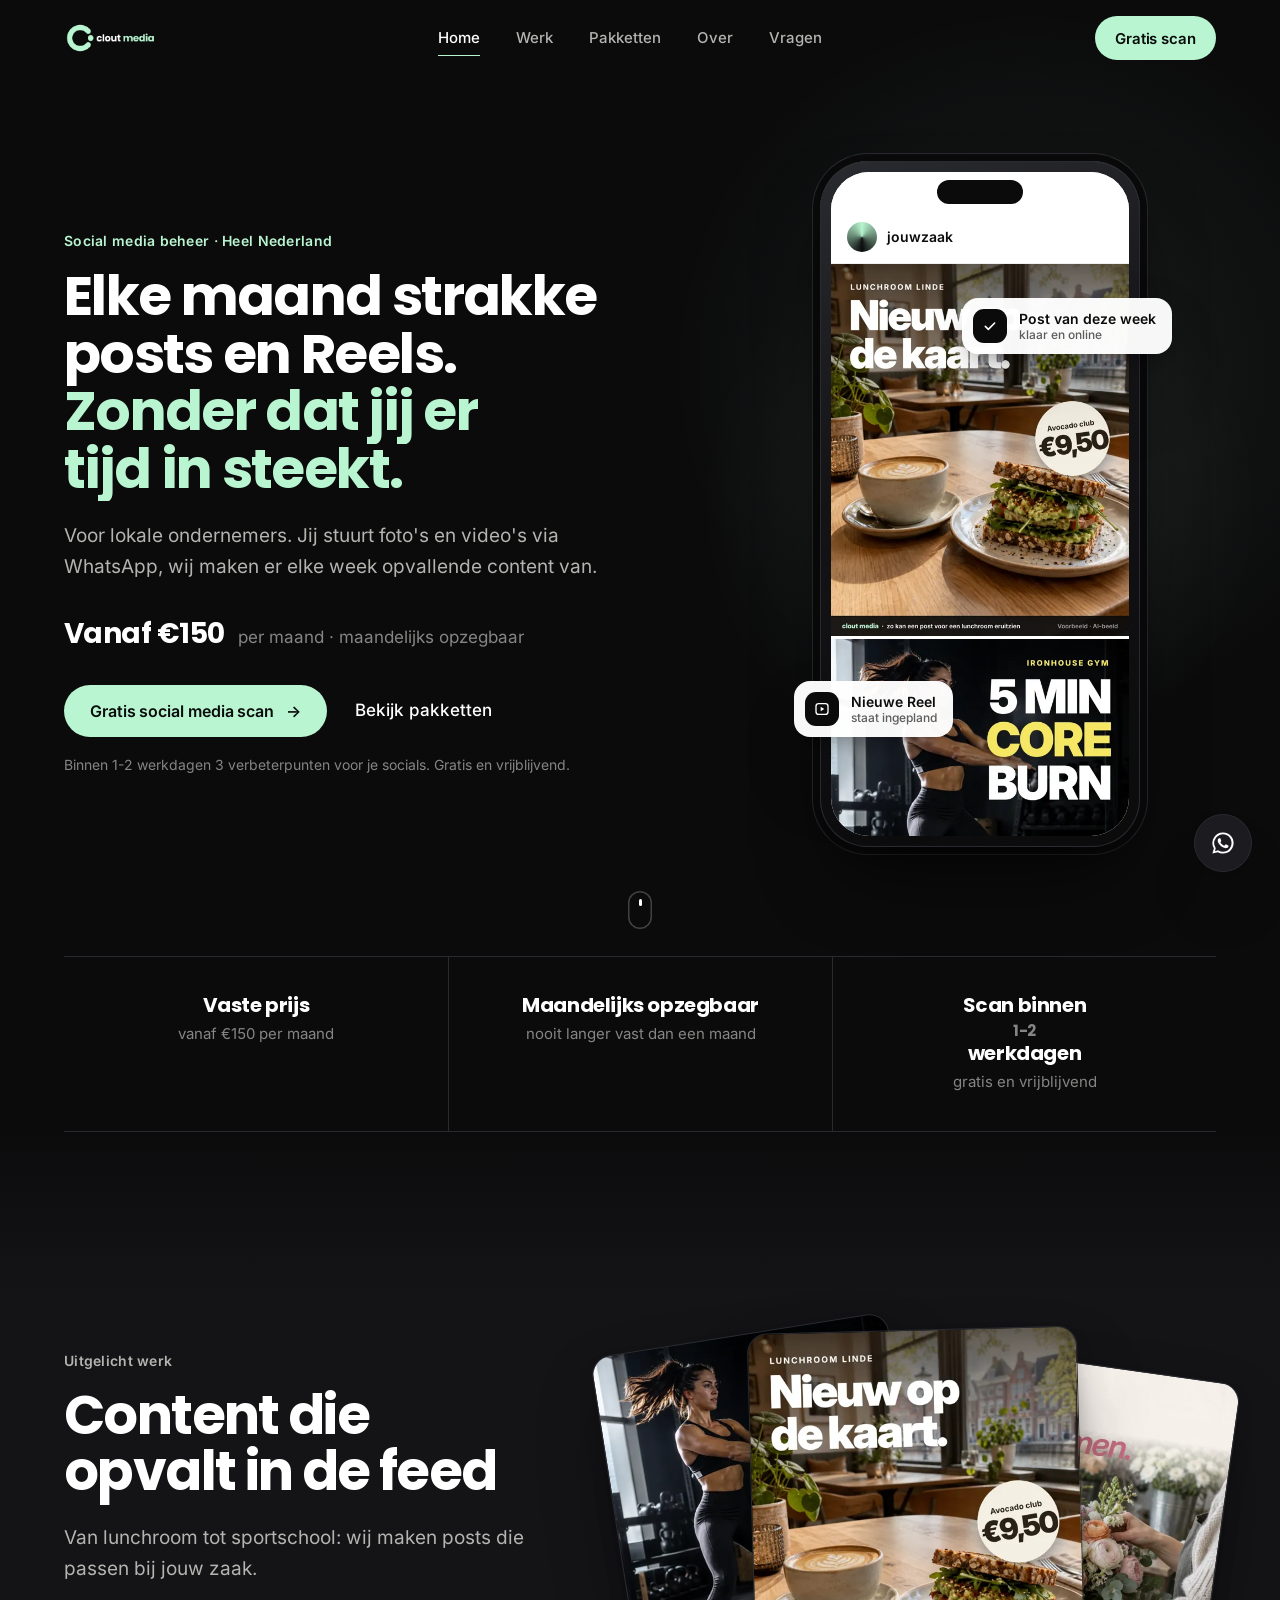
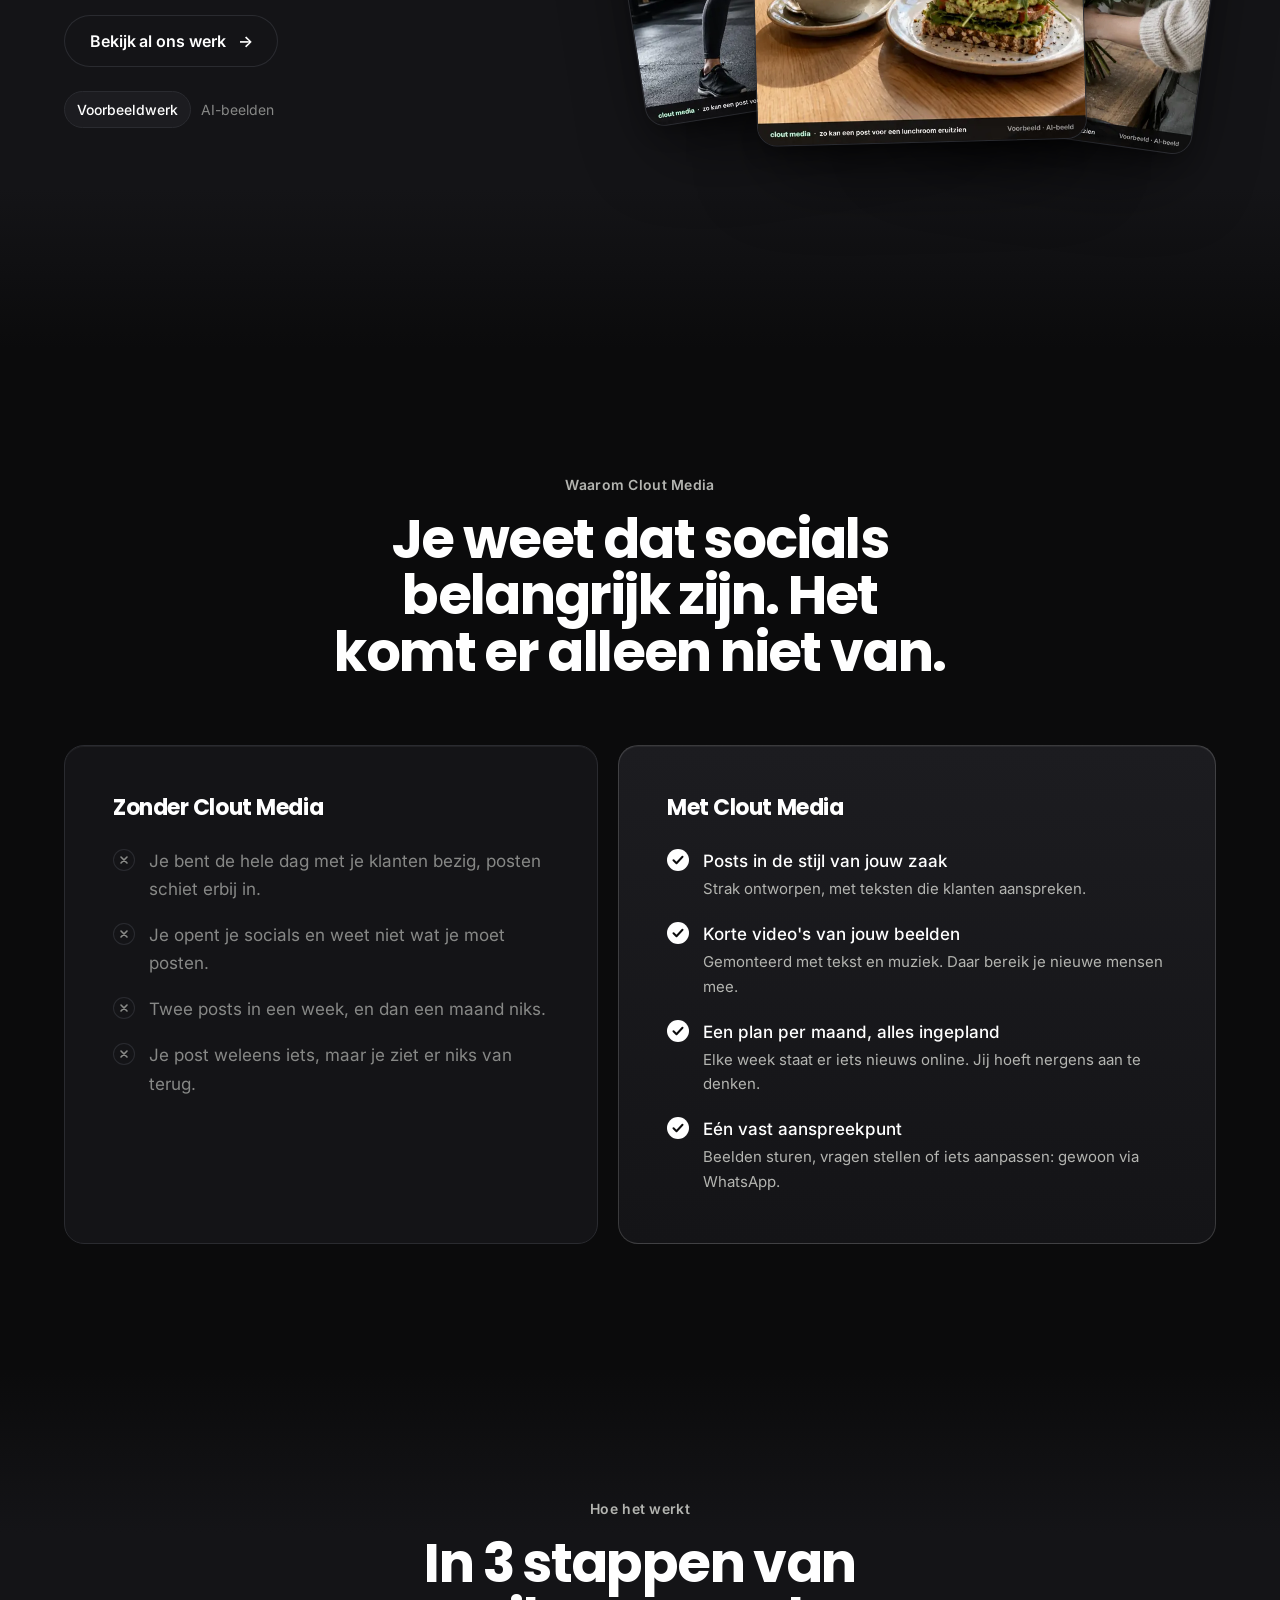
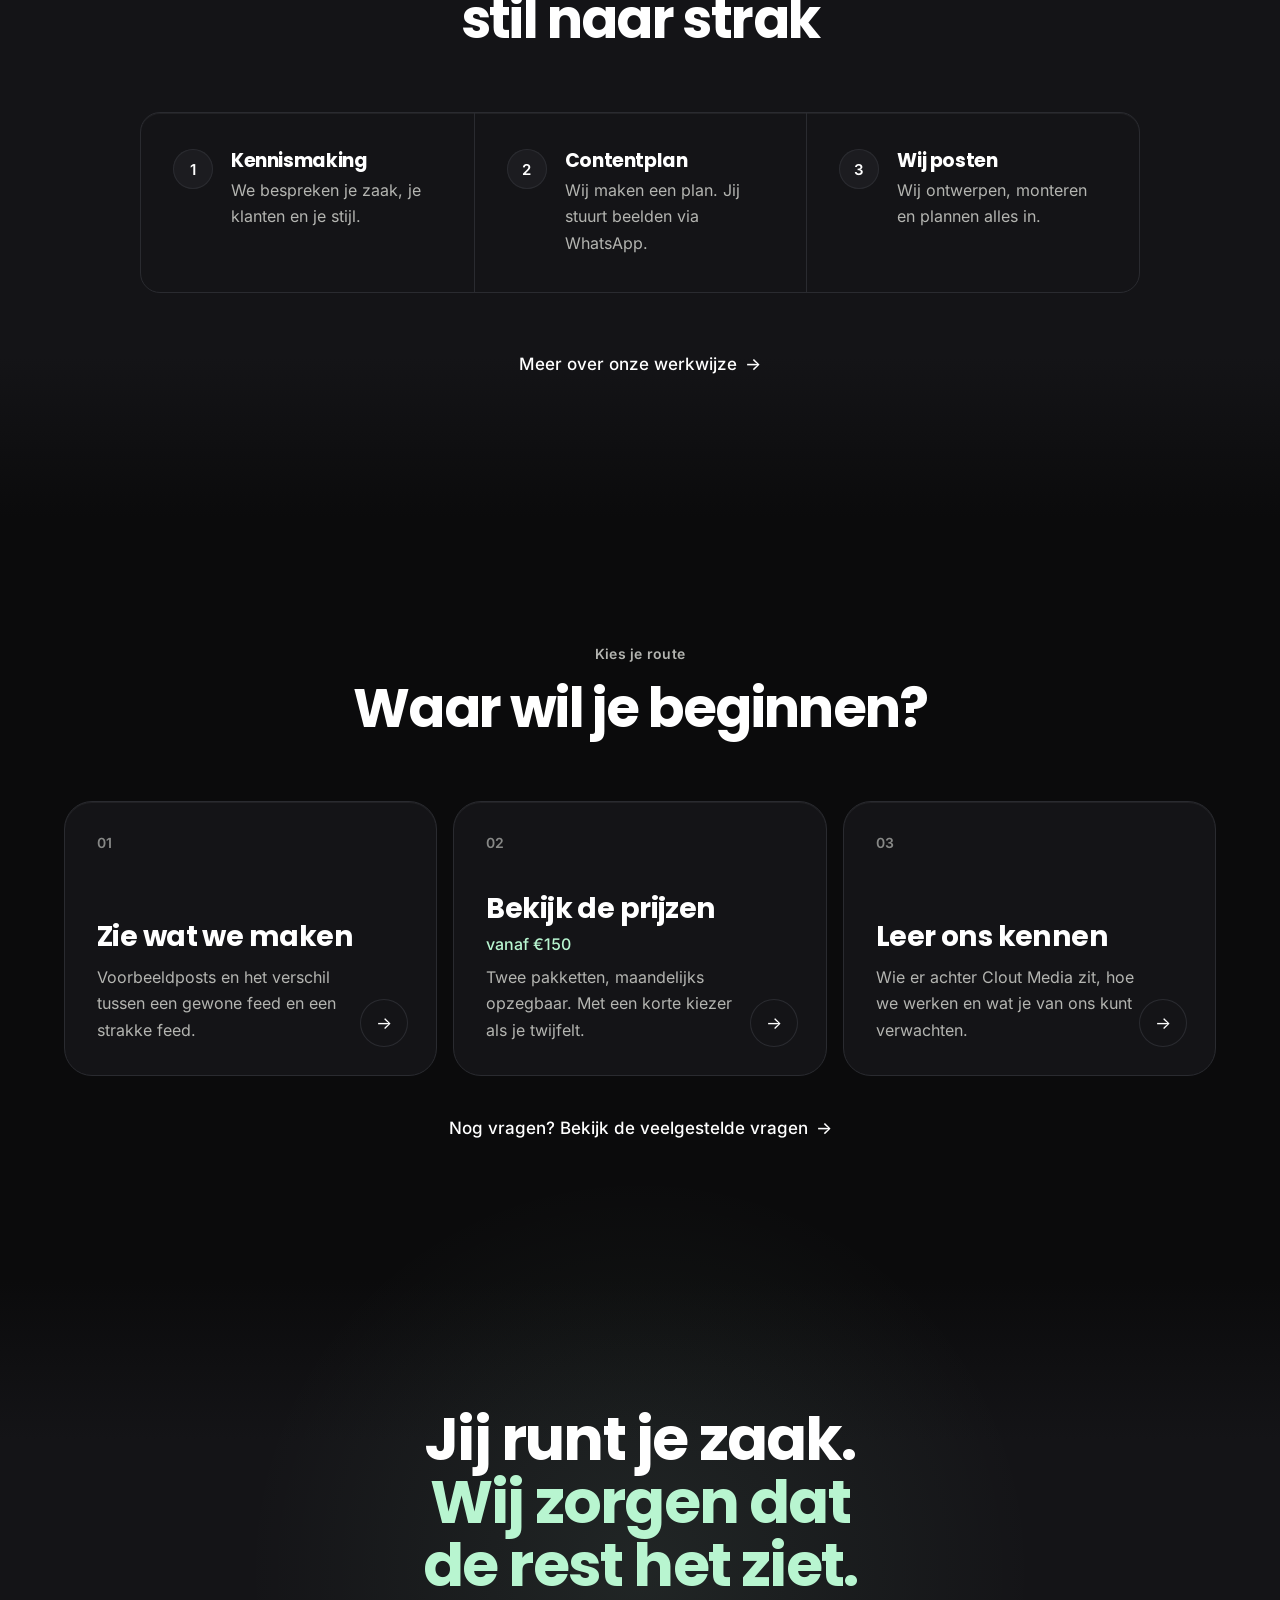
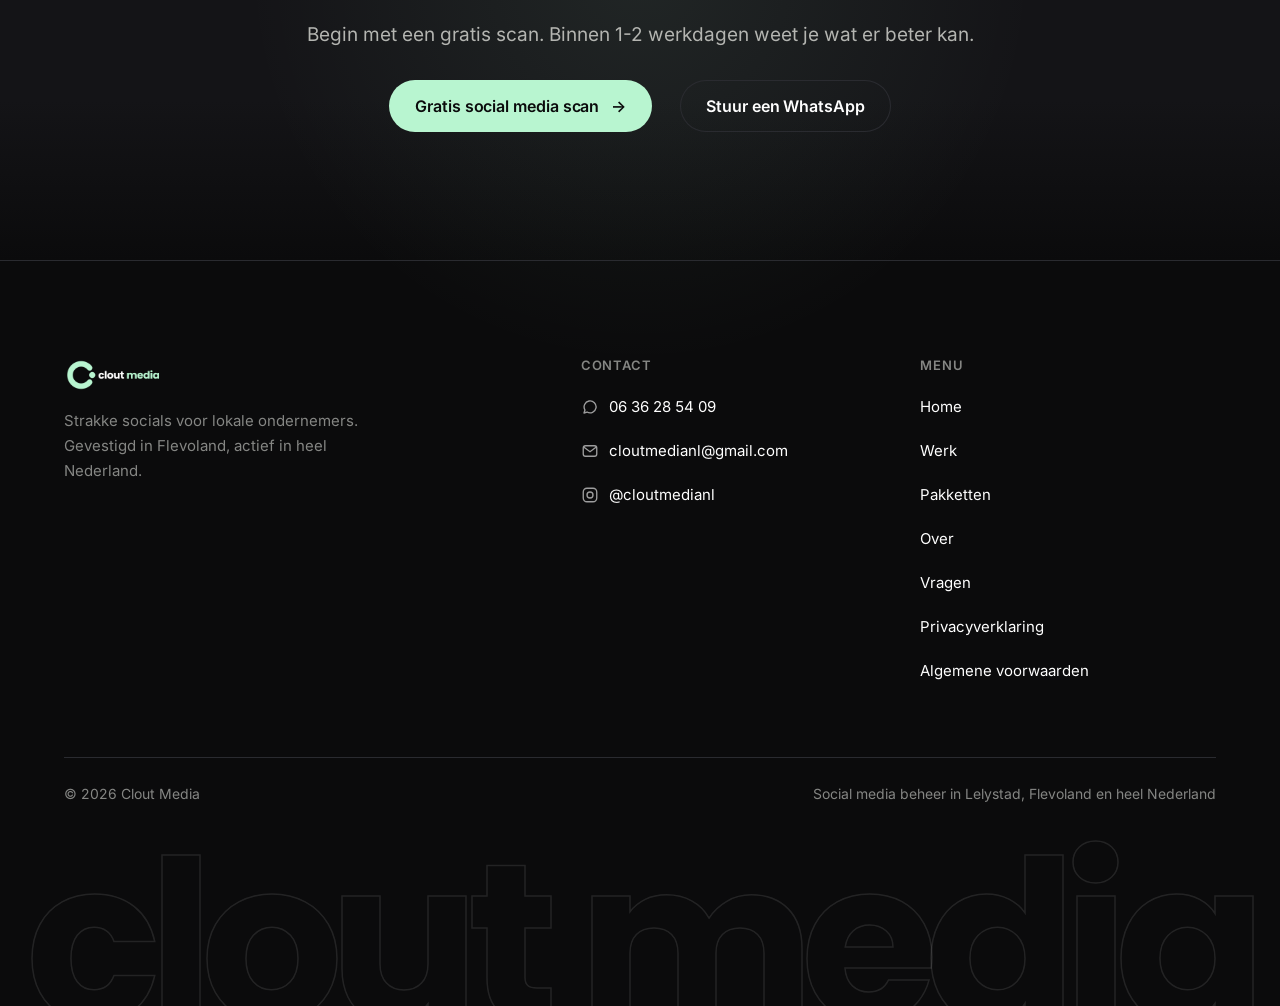
==== commit 98f42a18: "Overal 1-2 werkdagen in plaats van 1 à 2 Co-Authored-By: Claude Opus 5.5 <noreply@anthropic.com> Cla" ====
--- a/index.html
+++ b/index.html
@@ -50,7 +50,7 @@
       <p class="lead fade-up fu1">Voor lokale ondernemers. Jij stuurt foto's en video's via WhatsApp, wij maken er elke week opvallende content van.</p>
       <p class="price fade-up fu2"><b>Vanaf €150</b><span>per maand · maandelijks opzegbaar</span></p>
       <div class="ctas fade-up fu3"><a class="btn btn-main" href="scan/">Gratis social media scan <span class="arr" aria-hidden="true">→</span></a><a class="tlink" href="pakketten/">Bekijk pakketten</a></div>
-      <p class="note fade-up fu4">Binnen 1 à 2 werkdagen 3 verbeterpunten voor je socials. Gratis en vrijblijvend.</p>
+      <p class="note fade-up fu4">Binnen <span class="nw">1-2</span> werkdagen 3 verbeterpunten voor je socials. Gratis en vrijblijvend.</p>
     </div>
     <div class="stage" aria-hidden="true"><div class="glow"></div>
       <div class="tilt"><div class="phone"><div class="screen"><div class="ig"><i></i>jouwzaak</div><div class="feed"><img src="img/w2.webp" alt="" width="540" height="675" fetchpriority="high"><img src="img/w5.webp" alt="" width="540" height="675"><img src="img/w7.webp" alt="" width="540" height="675"><img src="img/w3.webp" alt="" width="540" height="675"><img src="img/w6.webp" alt="" width="540" height="675"><img src="img/w2.webp" alt="" width="540" height="675"><img src="img/w5.webp" alt="" width="540" height="675"><img src="img/w7.webp" alt="" width="540" height="675"><img src="img/w3.webp" alt="" width="540" height="675"><img src="img/w6.webp" alt="" width="540" height="675"></div></div></div>
@@ -65,7 +65,7 @@
 <section class="facts" id="main-2" aria-label="Kernpunten"><div class="wrap"><ul class="factrow rv">
   <li><b>Vaste prijs</b><span>vanaf €150 per maand</span></li>
   <li><b>Maandelijks opzegbaar</b><span>nooit langer vast dan een maand</span></li>
-  <li><b>Scan binnen 1 à 2 werkdagen</b><span>gratis en vrijblijvend</span></li></ul></div></section>
+  <li><b>Scan binnen <span class="nw">1-2</span> werkdagen</b><span>gratis en vrijblijvend</span></li></ul></div></section>
 
 <section class="alt" style="overflow-x:clip">
   <div class="wrap feat">
@@ -123,7 +123,7 @@
 </section>
 
 <section class="cta alt" data-nobar><div class="glow" aria-hidden="true"></div><div class="wrap rv" style="position:relative">
-  <h2>Jij runt je zaak. <span class="mint">Wij zorgen dat de rest het ziet.</span></h2><p class="lead">Begin met een gratis scan. Binnen 1 à 2 werkdagen weet je wat er beter kan.</p><div class="ctas"><a class="btn btn-main" href="scan/">Gratis social media scan <span class="arr" aria-hidden="true">→</span></a><a class="btn btn-ghost" href="https://wa.me/31636285409" target="_blank" rel="noopener">Stuur een WhatsApp</a></div></div></section>
+  <h2>Jij runt je zaak. <span class="mint">Wij zorgen dat de rest het ziet.</span></h2><p class="lead">Begin met een gratis scan. Binnen <span class="nw">1-2</span> werkdagen weet je wat er beter kan.</p><div class="ctas"><a class="btn btn-main" href="scan/">Gratis social media scan <span class="arr" aria-hidden="true">→</span></a><a class="btn btn-ghost" href="https://wa.me/31636285409" target="_blank" rel="noopener">Stuur een WhatsApp</a></div></div></section>
 </main>
 <footer class="ftr">
   <div class="wrap">
--- a/assets/site.css
+++ b/assets/site.css
@@ -36,6 +36,7 @@
 p{max-width:62ch}
 strong,b{color:var(--white);font-weight:600}
 .mint{color:var(--mint)}
+.nw{white-space:nowrap}
 :focus-visible{outline:2px solid var(--mint);outline-offset:3px;border-radius:8px}
 .skip{position:absolute;left:16px;top:-60px;z-index:100;background:var(--mint);color:var(--ink);padding:12px 18px;border-radius:999px;font-weight:600;text-decoration:none}
 .skip:focus{top:16px}
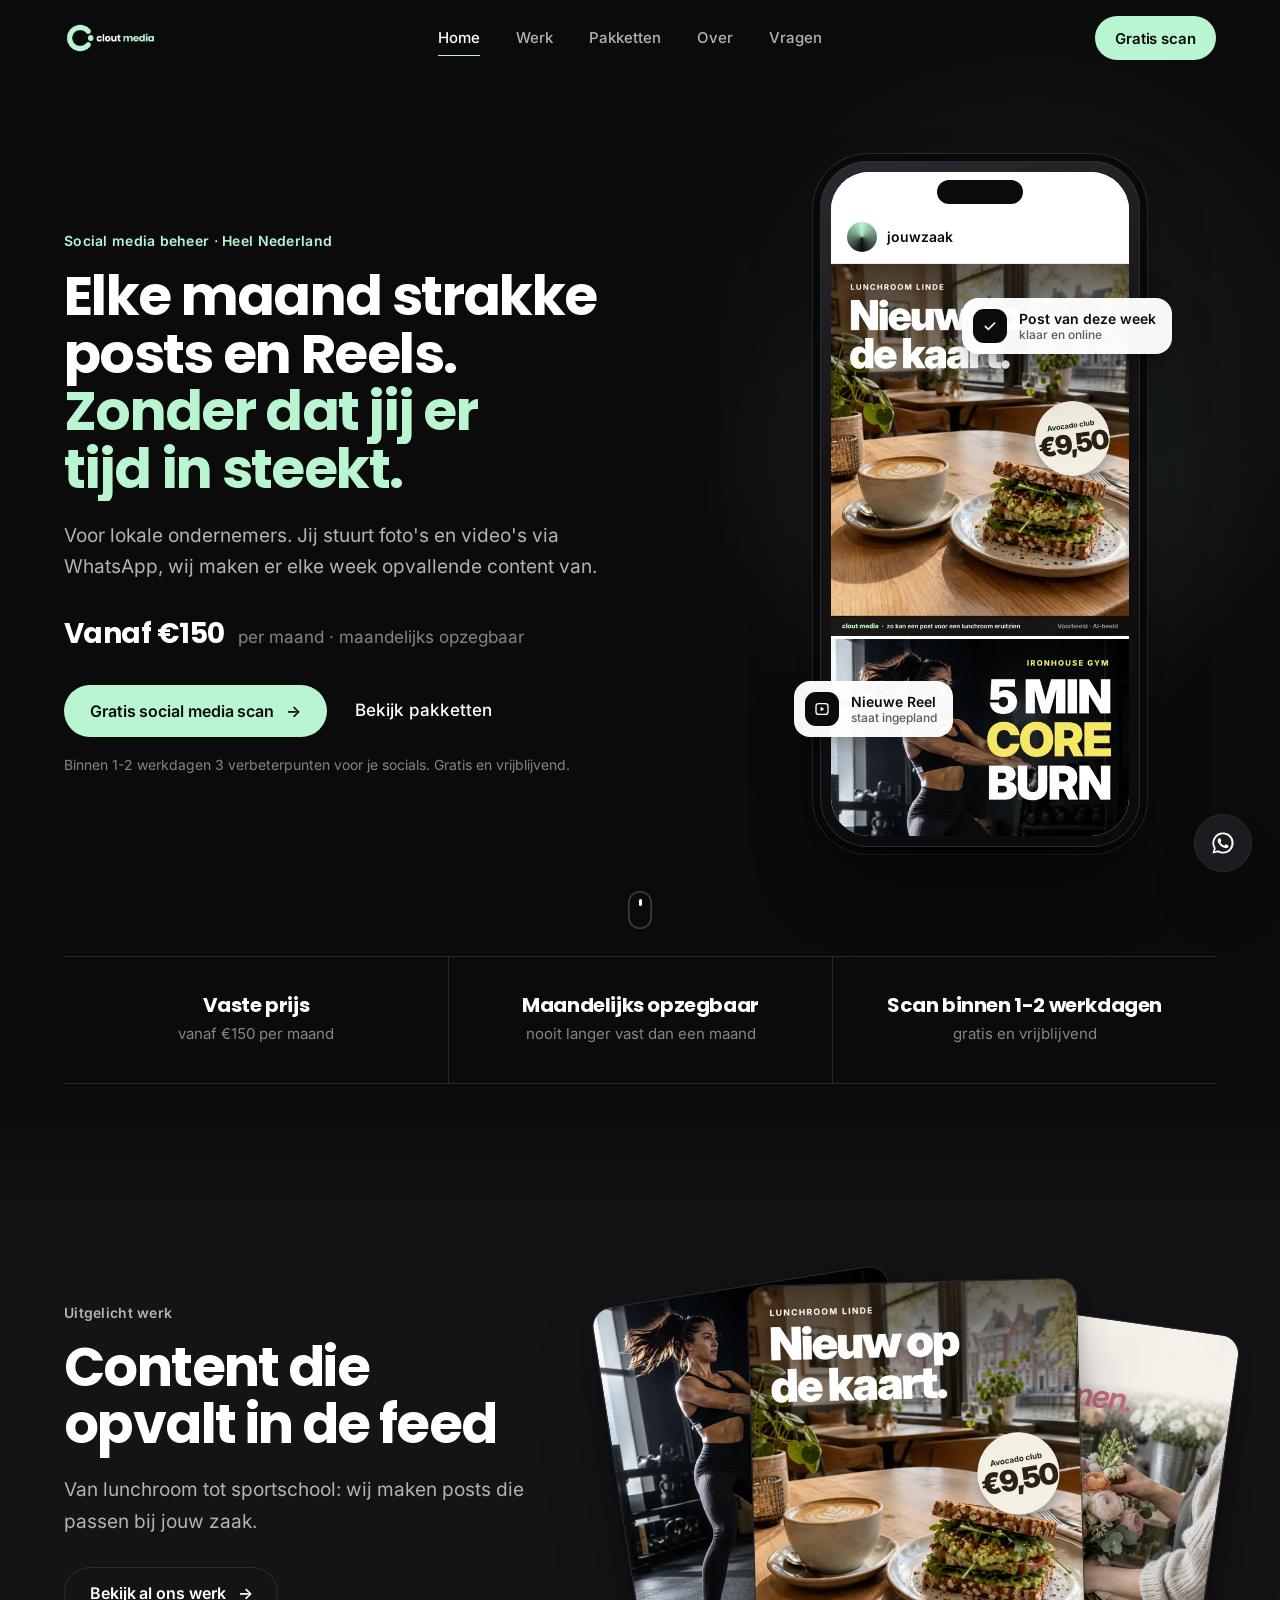
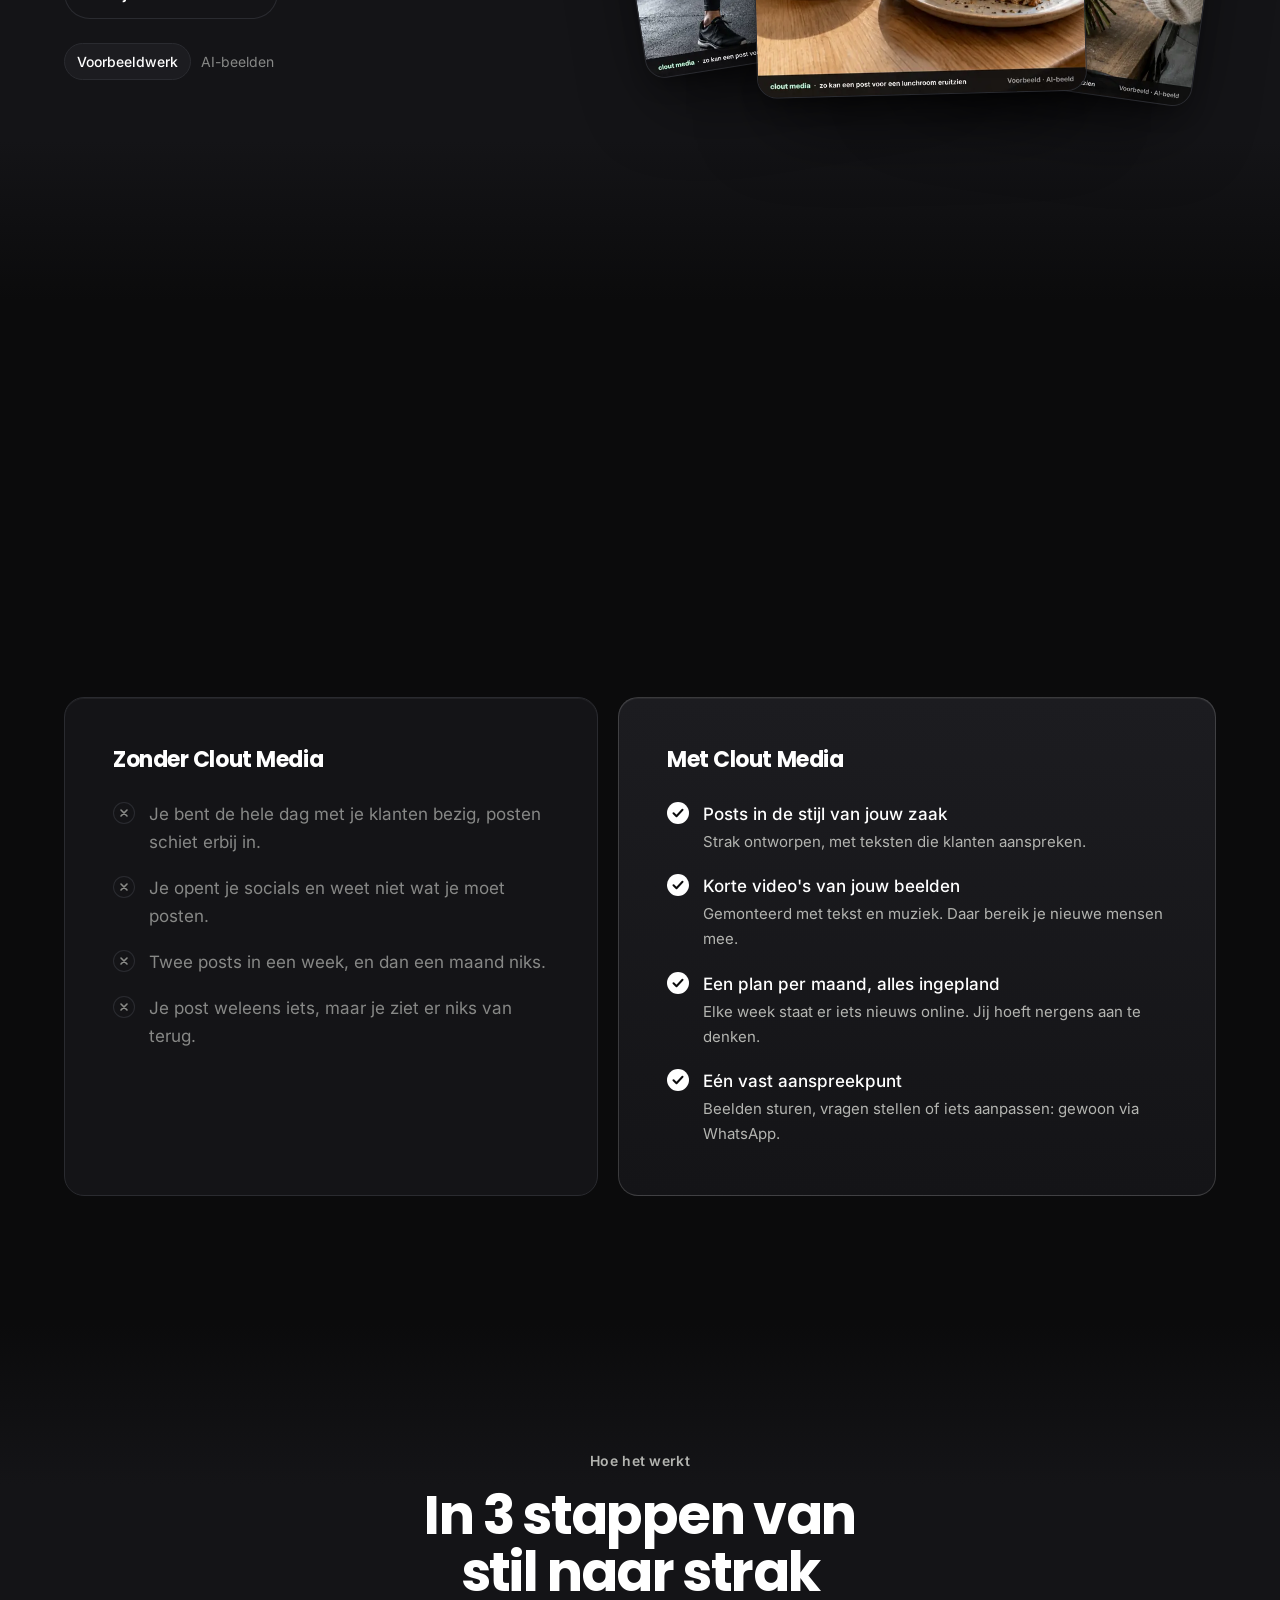
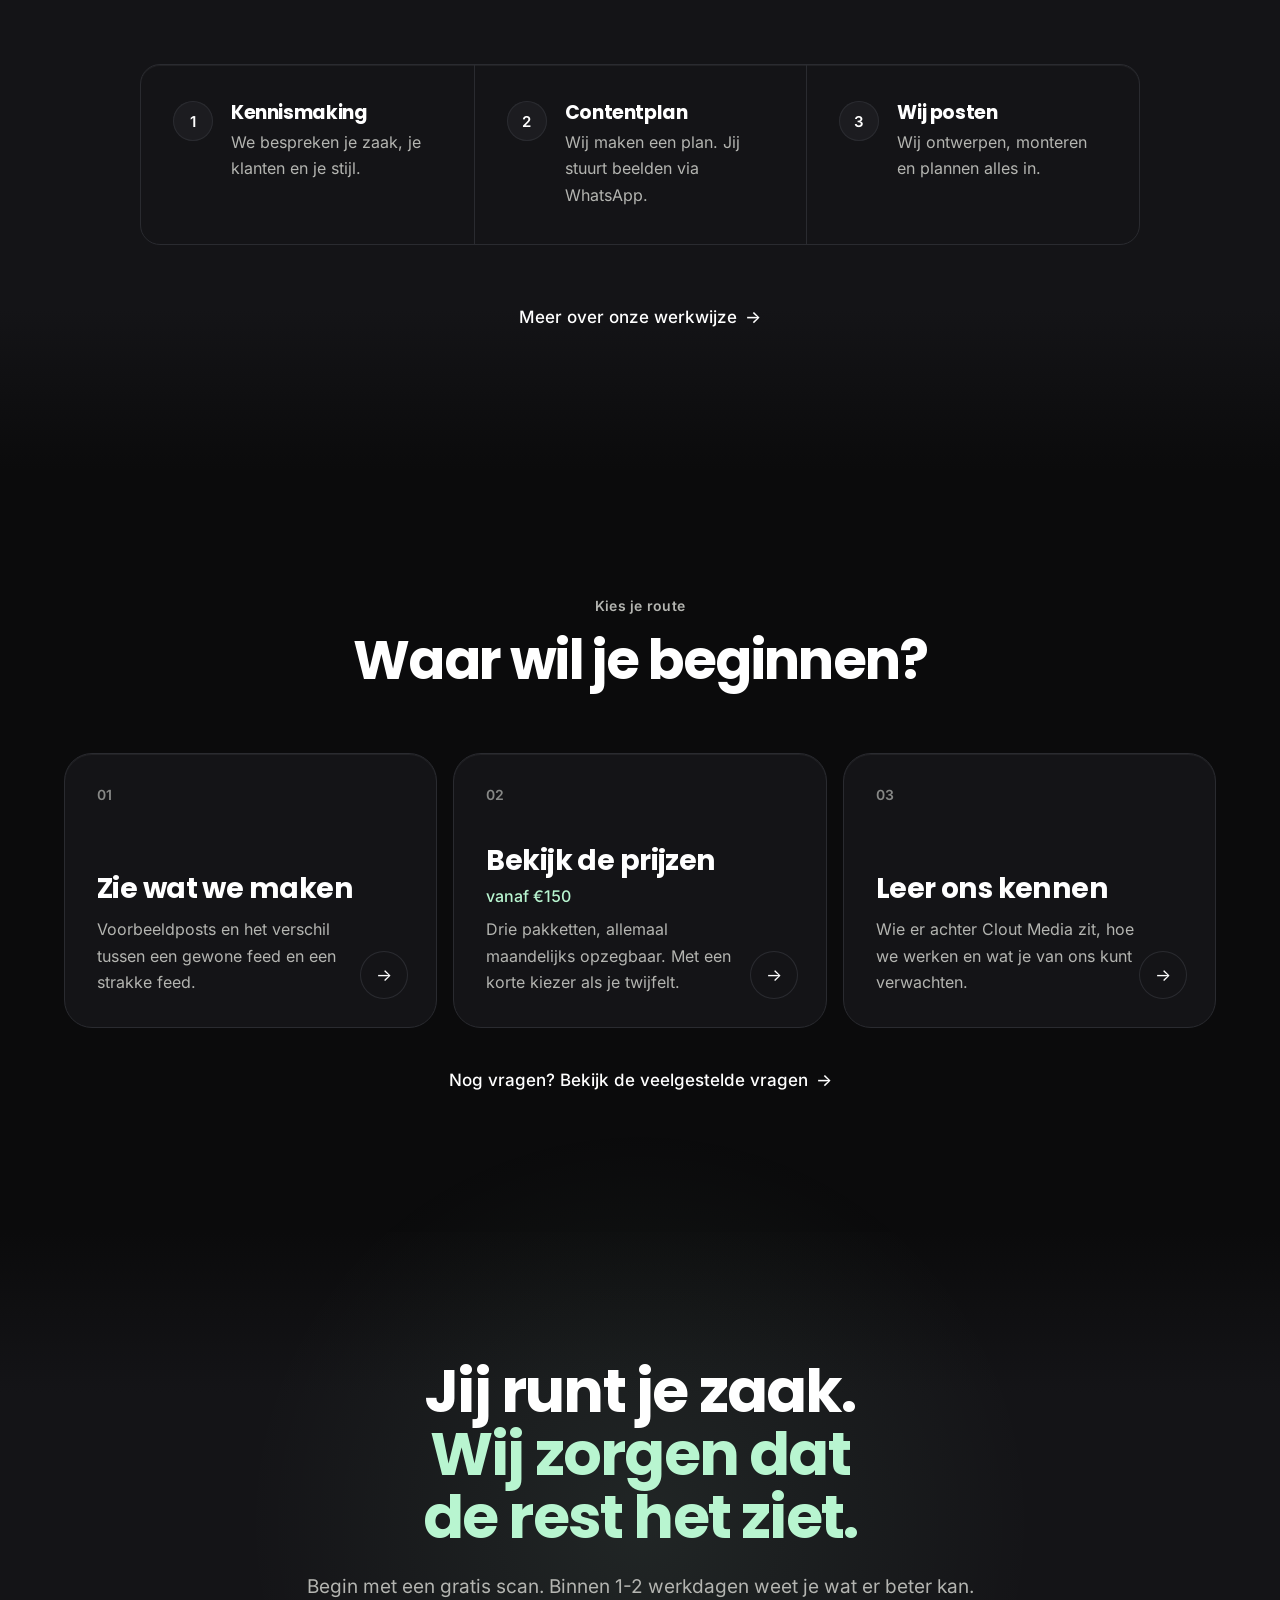
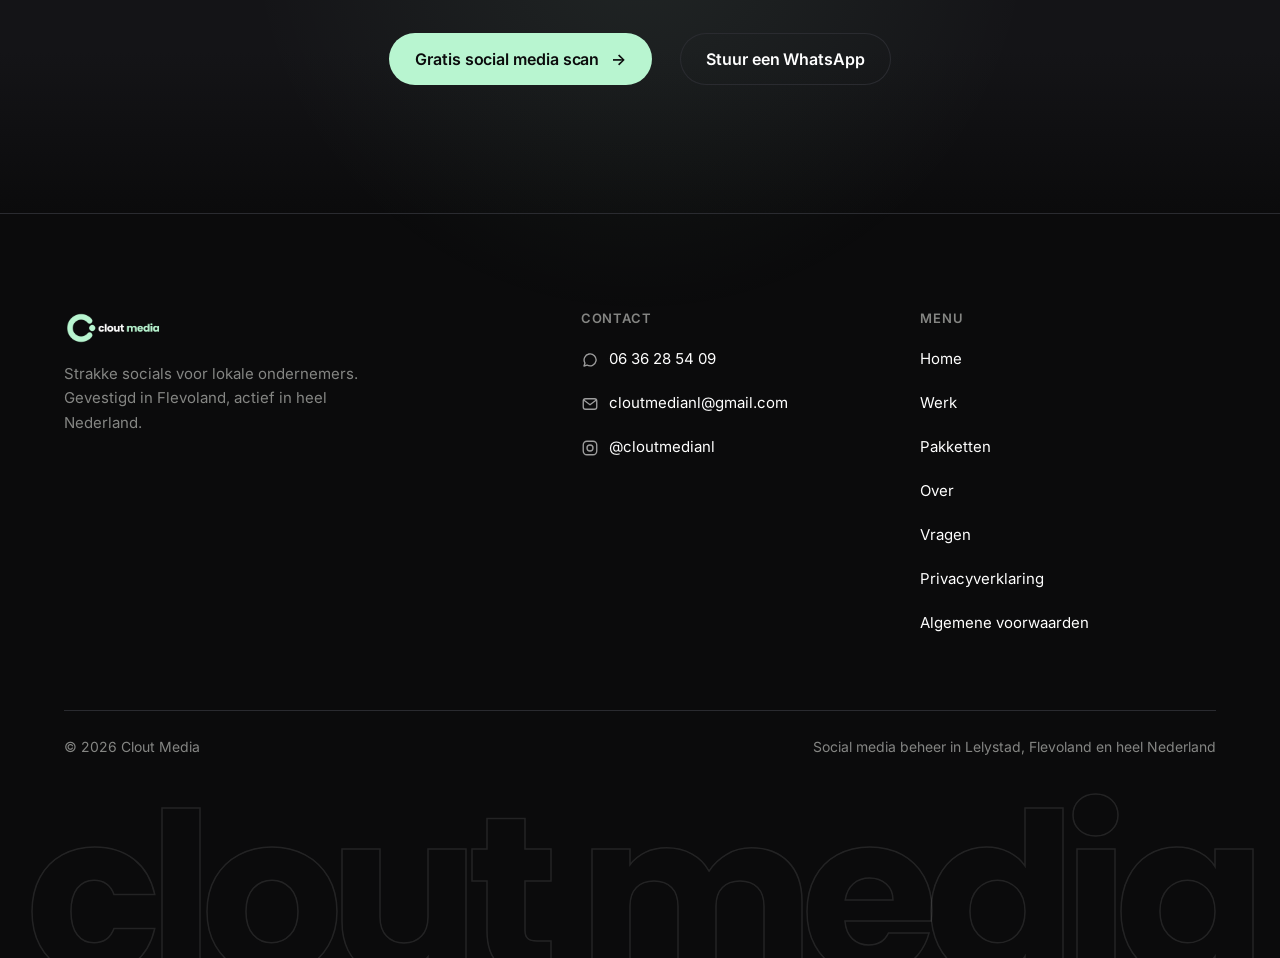
==== commit 1305140f: "Derde pakket Premium (€395) met vergelijking, kiezer, vragen en voorwaarden Co-Authored-By: Claude O" ====
--- a/index.html
+++ b/index.html
@@ -22,7 +22,7 @@
 <link rel="stylesheet" href="assets/site.css">
 <script>(function(){var m={"#werk":"werk/","#pakketten":"pakketten/","#over":"over/","#faq":"vragen/","#scan":"scan/","#werkwijze":"over/#werkwijze"};if(m[location.hash])location.replace(m[location.hash])})()</script>
 <link rel="preload" as="image" href="img/w2.webp" fetchpriority="high">
-<script type="application/ld+json">{"@context":"https://schema.org","@type":"ProfessionalService","name":"Clout Media","description":"Social media beheer voor lokale ondernemers in Lelystad, Flevoland en heel Nederland","url":"https://cloutmedianl.github.io/cloutmedia-website/","email":"cloutmedianl@gmail.com","telephone":"+31636285409","areaServed":["Lelystad","Flevoland","Nederland"],"priceRange":"€150 - €250 per maand","sameAs":["https://www.instagram.com/cloutmedianl/"]}</script>
+<script type="application/ld+json">{"@context":"https://schema.org","@type":"ProfessionalService","name":"Clout Media","description":"Social media beheer voor lokale ondernemers in Lelystad, Flevoland en heel Nederland","url":"https://cloutmedianl.github.io/cloutmedia-website/","email":"cloutmedianl@gmail.com","telephone":"+31636285409","areaServed":["Lelystad","Flevoland","Nederland"],"priceRange":"€150 - €395 per maand","sameAs":["https://www.instagram.com/cloutmedianl/"]}</script>
 </head>
 <body data-page="home">
 <a class="skip" href="#main">Naar de inhoud</a>
@@ -115,7 +115,7 @@
     <div class="head rv"><span class="kicker">Kies je route</span><h2>Waar wil je beginnen?</h2></div>
     <div class="routes">
       <a class="card route hov rv" href="werk/"><span class="rn">01</span><h3>Zie wat we maken</h3><p>Voorbeeldposts en het verschil tussen een gewone feed en een strakke feed.</p><span class="rarr" aria-hidden="true">→</span></a>
-      <a class="card route hov rv d1" href="pakketten/"><span class="rn">02</span><h3>Bekijk de prijzen <span class="from">vanaf €150</span></h3><p>Twee pakketten, maandelijks opzegbaar. Met een korte kiezer als je twijfelt.</p><span class="rarr" aria-hidden="true">→</span></a>
+      <a class="card route hov rv d1" href="pakketten/"><span class="rn">02</span><h3>Bekijk de prijzen <span class="from">vanaf €150</span></h3><p>Drie pakketten, allemaal maandelijks opzegbaar. Met een korte kiezer als je twijfelt.</p><span class="rarr" aria-hidden="true">→</span></a>
       <a class="card route hov rv d2" href="over/"><span class="rn">03</span><h3>Leer ons kennen</h3><p>Wie er achter Clout Media zit, hoe we werken en wat je van ons kunt verwachten.</p><span class="rarr" aria-hidden="true">→</span></a>
     </div>
     <p class="routeq rv"><a class="tlink" href="vragen/">Nog vragen? Bekijk de veelgestelde vragen <span class="arr" aria-hidden="true">→</span></a></p>
--- a/assets/site.css
+++ b/assets/site.css
@@ -36,7 +36,8 @@
 p{max-width:62ch}
 strong,b{color:var(--white);font-weight:600}
 .mint{color:var(--mint)}
-.nw{white-space:nowrap}
+.sr{position:absolute;width:1px;height:1px;overflow:hidden;clip:rect(0 0 0 0);white-space:nowrap}
+.nw,.factrow .nw{display:inline;white-space:nowrap;font:inherit;color:inherit;letter-spacing:inherit;margin:0}
 :focus-visible{outline:2px solid var(--mint);outline-offset:3px;border-radius:8px}
 .skip{position:absolute;left:16px;top:-60px;z-index:100;background:var(--mint);color:var(--ink);padding:12px 18px;border-radius:999px;font-weight:600;text-decoration:none}
 .skip:focus{top:16px}
@@ -264,11 +265,11 @@
 .minip .amt small{font-size:14px}
 @media(min-width:760px){.mini{grid-template-columns:1fr 1fr}}
 /* pakketkiezer */
-.picker{max-width:940px;margin:40px auto 0;padding:28px;display:grid;place-items:center;text-align:center;min-height:132px;overflow:hidden}
+.picker{max-width:1200px;margin:40px auto 0;padding:28px;display:grid;place-items:center;text-align:center;min-height:132px;overflow:hidden}
 .pk{display:flex;flex-wrap:wrap;align-items:center;justify-content:center;gap:12px 14px;transition:opacity var(--t1) var(--ease),transform var(--t1) var(--ease)}
 .pk.out{opacity:0;transform:translateY(8px)}
 .pk p{font-weight:500;color:var(--white);max-width:none}
-.pk .q{color:var(--mint);margin-right:6px}
+.pk .q{color:var(--grey2);margin-right:8px}
 .pick{height:48px;padding:0 20px;border-radius:999px;border:1px solid var(--line);background:var(--bg);color:var(--white);font-weight:500;font-size:15px;cursor:pointer;transition:border-color var(--t1),transform var(--t1) var(--ease)}
 .pick:hover{border-color:rgba(255,255,255,.26)}.pick:active{transform:scale(.97)}
 .again{background:none;border:0;text-decoration:underline;cursor:pointer;font-size:15px;padding:12px;color:var(--grey)}
@@ -451,6 +452,59 @@
 @media(min-width:880px){.routes{grid-template-columns:repeat(3,1fr)}}
 @media(max-width:879px){.route{min-height:0}.route h3{padding-top:24px}}
 
+
+/* ---------- DRIE PAKKETTEN ---------- */
+.plans3{display:grid;gap:24px;max-width:1200px;margin:0 auto}
+.plans3 .plan{padding:40px 32px}
+.plans3 .phd{display:block}
+.plans3 h3{display:flex;flex-wrap:wrap;align-items:center;gap:8px 12px}
+.plans3 .for{min-height:0}
+.plans3 .amt{margin:24px 0 0}
+.plans3 .ul li{align-items:flex-start}
+.plans3 .ul li::before{margin-top:2px}
+.ul li small{display:block;font-size:14px;line-height:1.45;color:var(--grey2);margin-top:4px;font-weight:400}
+.plan.top .ul li small{color:var(--ink2)}
+.ul li b{font-weight:600}
+.badge.line{background:transparent;color:var(--mint);box-shadow:inset 0 0 0 1px rgba(184,245,208,.4)}
+.prem{border-color:rgba(184,245,208,.4)}
+.prem.hov:hover{border-color:rgba(184,245,208,.55)}
+.plan.top.rv.in:hover,.plan.top:hover{transform:translateY(-2px)}
+.plan.top{transition:transform var(--t2) var(--ease)}
+@media(min-width:1024px){
+  .plans3{grid-template-columns:repeat(3,minmax(0,1fr));grid-template-rows:auto auto 1fr auto;align-items:stretch;padding:16px 0}
+  .plans3 .plan{display:grid;grid-row:span 4;grid-template-rows:subgrid;row-gap:0}
+  .plans3 .plan.top{margin:-16px 0;padding-top:56px;padding-bottom:56px}
+  .plans3 .plan .btn{align-self:end}
+}
+@media(max-width:1023px){.plans3{max-width:560px}}
+@media(max-width:520px){.plans3 .plan{padding:32px 24px}}
+/* vergelijkingstabel */
+.cmpwrap{max-width:1000px;margin:0 auto}
+.cmp{width:100%;border-collapse:separate;border-spacing:0;background:var(--card);border:1px solid var(--line);border-radius:var(--r2);overflow:hidden;box-shadow:var(--top);font-size:16px}
+.cmp th,.cmp td{padding:16px 20px;text-align:center;border-bottom:1px solid var(--line);vertical-align:middle}
+.cmp tbody tr:last-child>*{border-bottom:0}
+.cmp th[scope=row]{text-align:left;font-weight:500;color:var(--grey)}
+.cmp thead th{font:700 18px Poppins,sans-serif;letter-spacing:-.02em;color:var(--white);padding:24px 20px}
+.cmp td{color:var(--white)}
+.cmp td svg{display:inline-block;vertical-align:middle}
+.cmp .k2{background:var(--card2)}
+.cmp .no{color:var(--grey2)}
+.cmp tbody tr:first-child td{font:700 20px Poppins,sans-serif;letter-spacing:-.03em}
+@media(min-width:701px){.cmp{table-layout:fixed}.cmp th[scope=row],.cmp thead th:first-child{width:31%}}
+.tabs{display:none}
+@media(max-width:700px){
+  .tabs{display:flex;gap:4px;padding:4px;margin-bottom:16px;border-radius:999px;background:var(--card);border:1px solid var(--line)}
+  .tabs button{flex:1;height:48px;border:0;border-radius:999px;background:transparent;color:var(--grey);font-weight:600;font-size:15px;cursor:pointer;transition:background var(--t1) var(--ease),color var(--t1) var(--ease)}
+  .tabs button[aria-selected=true]{background:#fff;color:var(--ink)}
+  .cmp thead{display:none}
+  .cmp th,.cmp td{padding:16px}
+  .cmp td{text-align:right;width:36%}
+  .cmp .k2{background:transparent}
+  .cmp[data-on="1"] td:not(.k1),.cmp[data-on="2"] td:not(.k2),.cmp[data-on="3"] td:not(.k3){display:none}
+  .cmp tbody{animation:none}
+  .cmp.sw tbody{animation:pop var(--t2) var(--ease)}
+}
+
 /* paginaovergang */
 @view-transition{navigation:auto}
 ::view-transition-old(root),::view-transition-new(root){animation-duration:.45s;animation-timing-function:cubic-bezier(.16,1,.3,1)}
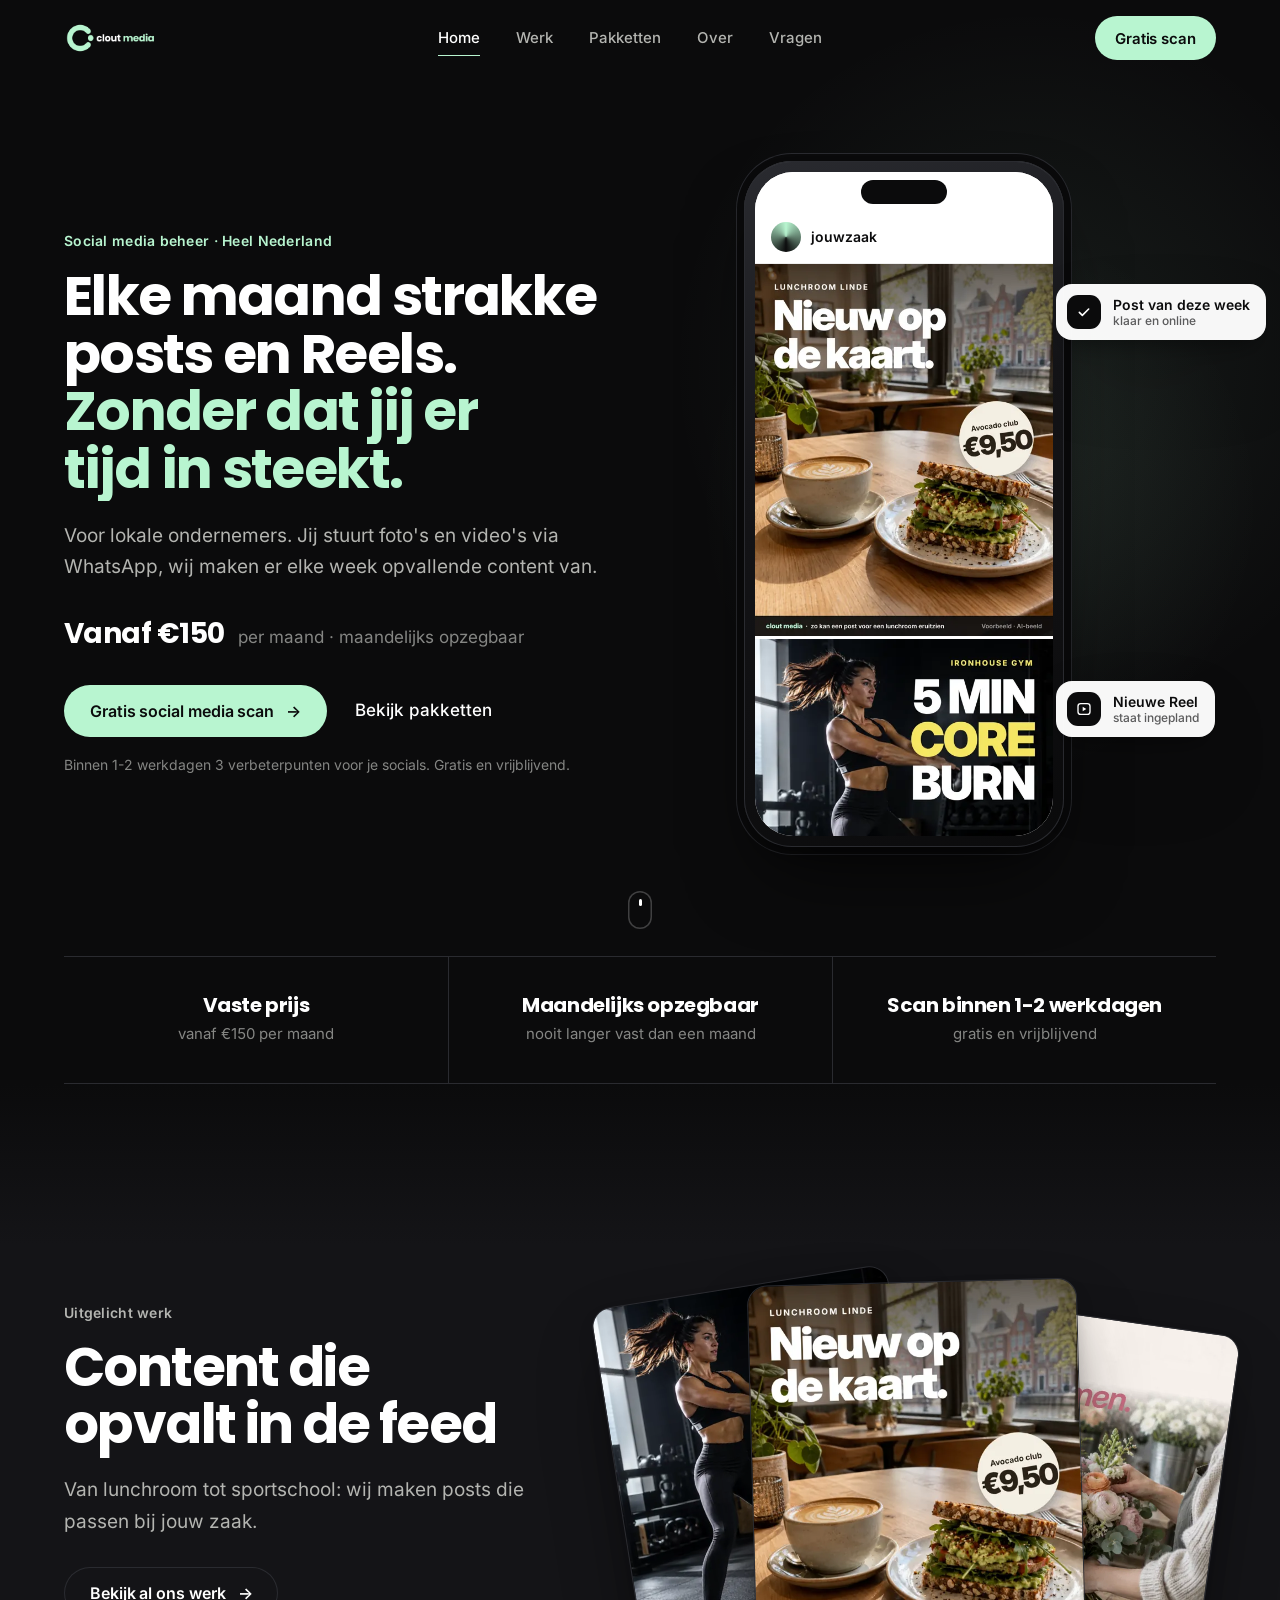
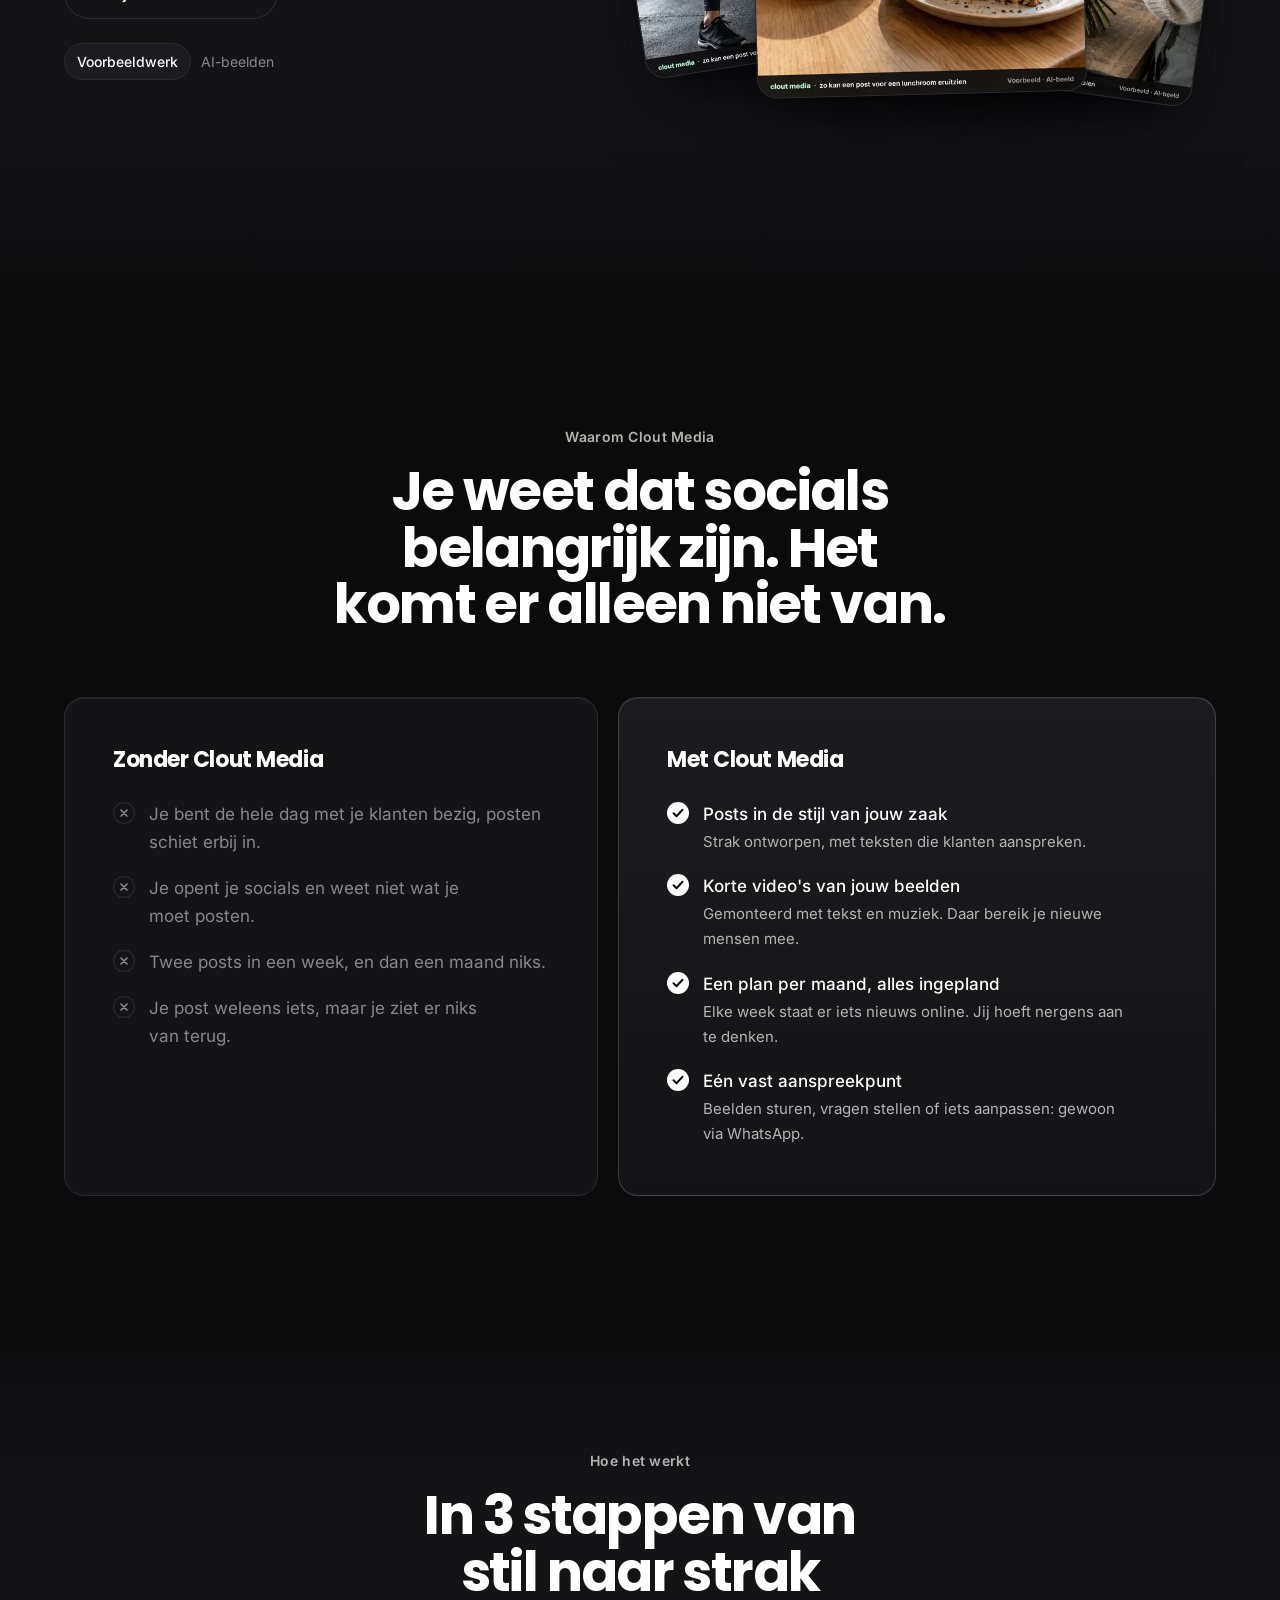
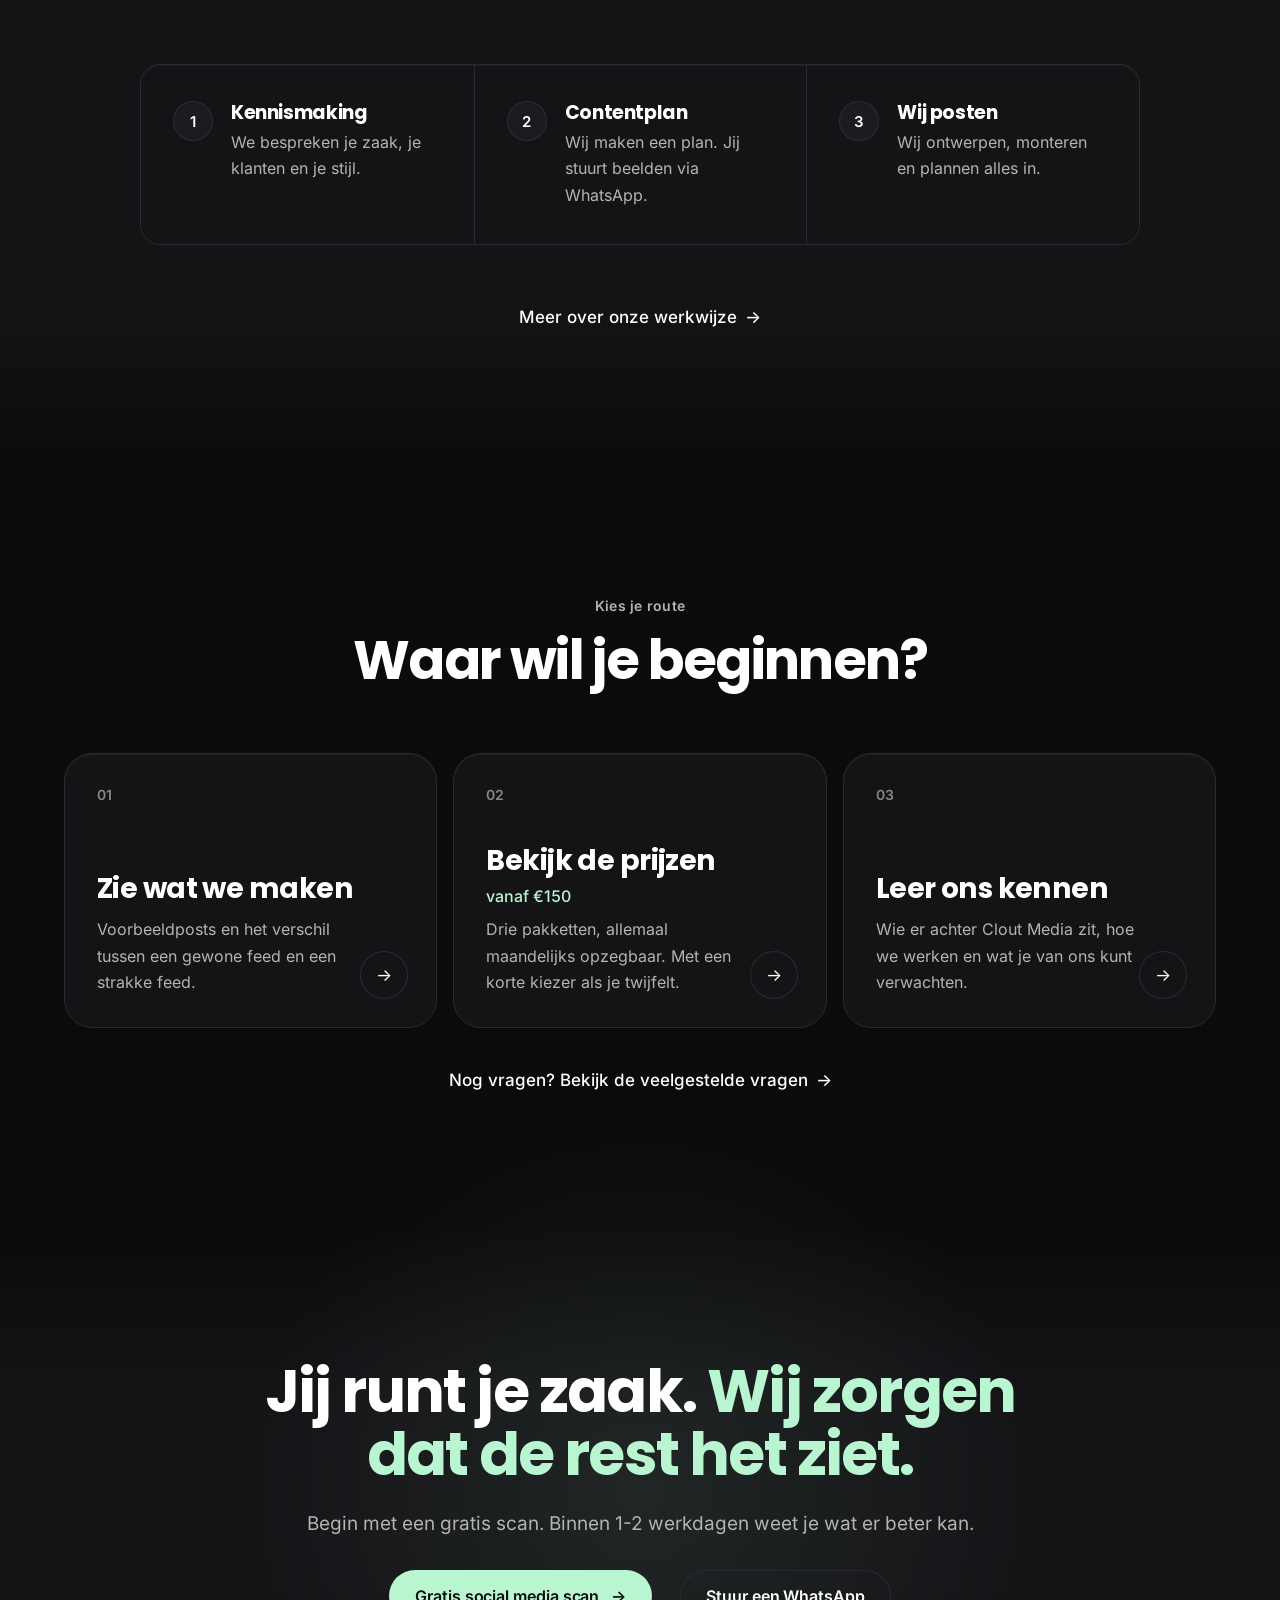
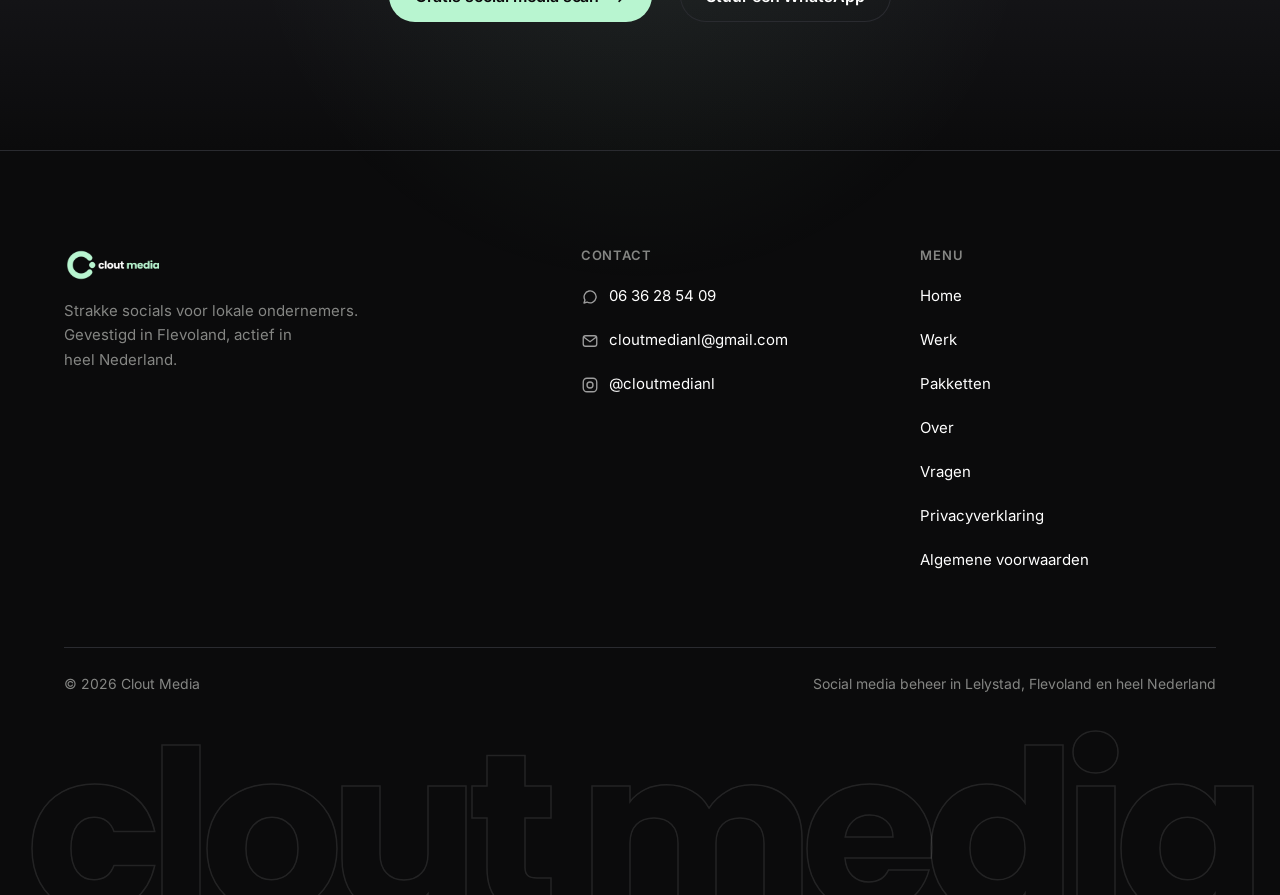
==== commit 3b72aec9: "Finetuning: kaartjes naast telefoon, gebalanceerde koppen, WhatsApp-knop, Over en Start-kaart Co-Aut" ====
--- a/index.html
+++ b/index.html
@@ -46,7 +46,7 @@
   <div class="wrap hgrid">
     <div>
       <span class="kicker fade-up">Social media beheer · Heel Nederland</span>
-      <h1 class="reveal"><span class="ln"><span>Elke maand strakke</span></span><span class="ln"><span>posts en Reels.</span></span><span class="ln"><span class="mint">Zonder dat jij er</span></span><span class="ln"><span class="mint">tijd in steekt.</span></span></h1>
+      <h1 class="reveal"><span class="ln"><span>Elke maand strakke</span></span> <span class="ln"><span>posts en Reels.</span></span> <br class="hbr"><span class="ln"><span class="mint">Zonder dat jij er</span></span> <span class="ln"><span class="mint">tijd in steekt.</span></span></h1>
       <p class="lead fade-up fu1">Voor lokale ondernemers. Jij stuurt foto's en video's via WhatsApp, wij maken er elke week opvallende content van.</p>
       <p class="price fade-up fu2"><b>Vanaf €150</b><span>per maand · maandelijks opzegbaar</span></p>
       <div class="ctas fade-up fu3"><a class="btn btn-main" href="scan/">Gratis social media scan <span class="arr" aria-hidden="true">→</span></a><a class="tlink" href="pakketten/">Bekijk pakketten</a></div>
--- a/assets/site.css
+++ b/assets/site.css
@@ -33,7 +33,10 @@
 h1{font-size:clamp(38px,6vw,76px)}
 h2{font-size:clamp(32px,4.4vw,54px)}
 h3{font-size:21px;line-height:1.25;letter-spacing:-.02em}
-p{max-width:62ch}
+p{max-width:62ch;text-wrap:pretty}
+li,.lead,figcaption{text-wrap:pretty}
+.quote,.cta h2,.phero h1{text-wrap:balance}
+.hbr{display:none}
 strong,b{color:var(--white);font-weight:600}
 .mint{color:var(--mint)}
 .sr{position:absolute;width:1px;height:1px;overflow:hidden;clip:rect(0 0 0 0);white-space:nowrap}
@@ -107,7 +110,7 @@
 
 /* paginahero (alle pagina's behalve home) */
 .phero{padding:clamp(64px,9vw,120px) 0 clamp(40px,5vw,64px);text-align:center;overflow-x:clip}
-.phero h1{font-size:clamp(38px,5.6vw,68px);max-width:20ch;margin:0 auto}
+.phero h1{font-size:clamp(31px,5.6vw,68px);max-width:20ch;margin:0 auto}
 .phero .lead{margin-left:auto;margin-right:auto}
 .glow{position:absolute;pointer-events:none;border-radius:50%;background:radial-gradient(circle,rgba(184,245,208,.08),transparent 62%)}
 .phero .glow{width:900px;height:900px;left:50%;top:-520px;margin-left:-450px}
@@ -121,6 +124,14 @@
 /* rustig binnenkomen (één keer) */
 .rv{opacity:0;transform:translateY(20px);transition:opacity var(--t3) var(--ease),transform var(--t3) var(--ease)}
 .rv.in{opacity:1;transform:none}
+@media(max-width:700px){
+  .reveal .ln{display:contents}
+  .reveal .ln>span{display:inline;transform:none;transition:none}
+  .hero h1 .mint{display:inline}
+  .hbr{display:inline}
+  .reveal{opacity:0;transform:translateY(14px);transition:opacity var(--t3) var(--ease),transform var(--t3) var(--ease)}
+  .ready .reveal{opacity:1;transform:none}
+}
 .d1{transition-delay:.07s}.d2{transition-delay:.14s}.d3{transition-delay:.21s}
 
 /* ---------- HOME HERO ---------- */
@@ -149,7 +160,7 @@
 .feed{position:absolute;left:0;right:0;top:91px;display:grid;gap:3px;animation:feed 38s linear infinite;will-change:transform}
 .feed img{width:100%;aspect-ratio:4/5;object-fit:cover}
 @keyframes feed{to{transform:translate3d(0,calc(-50% - 1.5px),0)}}
-.chip{position:absolute;z-index:5;display:flex;align-items:center;gap:12px;background:rgba(255,255,255,.97);color:var(--ink);border-radius:16px;padding:11px 16px 11px 11px;box-shadow:var(--sh);font:600 14px/1.25 Inter,sans-serif;opacity:0;transform:translateY(12px)}
+.chip{position:absolute;z-index:5;display:flex;width:max-content;align-items:center;gap:12px;background:rgba(255,255,255,.97);color:var(--ink);border-radius:16px;padding:11px 16px 11px 11px;box-shadow:var(--sh);font:600 14px/1.25 Inter,sans-serif;opacity:0;transform:translateY(12px)}
 .chip small{display:block;font-weight:500;font-size:12px;color:var(--ink2)}
 .chip i{width:34px;height:34px;border-radius:11px;background:var(--ink);display:grid;place-items:center;flex:none}
 .ready .chip{opacity:1;transform:none;transition:opacity var(--t3) var(--ease),transform var(--t3) var(--ease)}
@@ -158,6 +169,8 @@
 .c1{left:-8%;bottom:16%}.c2{right:-10%;top:20%}
 @keyframes bob{0%,100%{translate:0 0}50%{translate:0 -6px}}
 .ready .c1{animation:bob 7s ease-in-out 1.6s infinite}.ready .c2{animation:bob 7s ease-in-out 2.6s infinite}
+@media(min-width:960px) and (max-width:1279px){.chip{display:none}}
+@media(min-width:1280px){.stage{justify-items:start}.c1{left:calc(100% - 8px);right:auto;bottom:16%}.c2{left:calc(100% - 8px);right:auto;top:18%}}
 @media(min-width:960px){.hgrid{grid-template-columns:1.25fr .9fr;gap:24px}.hero h1{font-size:clamp(44px,4.3vw,62px)}.stage{height:700px}.phone{width:320px}}
 @media(max-width:959px){.hgrid{text-align:center}.hero .lead{margin-left:auto;margin-right:auto}.price,.ctas{justify-content:center}.note{margin-left:auto;margin-right:auto}.stage{height:560px;margin-top:-8px}.phone{width:250px;border-radius:42px}.screen{border-radius:33px}.c1{left:0}.c2{right:0}}
 @media(max-width:520px){.hero{padding-top:28px}.hgrid{gap:28px}.stage{height:480px}.phone{width:214px;border-radius:38px;padding:9px}.screen{border-radius:30px}.ig{padding:42px 12px 9px;font-size:12px}.feed{top:79px}.c2{display:none}.chip{font-size:13px;padding:9px 13px 9px 9px}.chip i{width:30px;height:30px}.note{display:none}}
@@ -276,10 +289,14 @@
 
 /* ---------- OVER ---------- */
 .quote{font:700 clamp(28px,3.6vw,46px)/1.18 Poppins,sans-serif;letter-spacing:-.03em;color:var(--white);max-width:22ch}
-.sign{display:flex;align-items:center;gap:16px;margin-top:36px}
+.sign{display:flex;align-items:center;gap:16px;margin-top:36px;padding-left:20px;border-left:1px solid var(--line)}
 .sign i{width:52px;height:52px;border-radius:50%;box-shadow:inset 0 0 0 1px var(--line);display:grid;place-items:center;font:700 18px Poppins,sans-serif;font-style:normal;color:var(--white);background:var(--card)}
 .sign small{display:block;color:var(--grey2);font-size:14px}
-.about{display:grid;gap:48px;align-items:end}
+.about{display:grid;gap:48px;align-items:start}
+.side2{display:grid;gap:32px}
+.portrait{margin:0;border-radius:var(--r3);overflow:hidden;border:1px solid var(--line);box-shadow:var(--sh)}
+.portrait img{width:100%;aspect-ratio:4/5;object-fit:cover}
+.about .txt{padding-top:.35em}
 .about .txt p+p{margin-top:16px}
 @media(min-width:900px){.about{grid-template-columns:1.25fr 1fr;gap:96px}}
 .promises{display:grid;border-top:1px solid var(--line);margin-top:72px}
@@ -351,7 +368,7 @@
 /* ---------- SLOT / CTA ---------- */
 .cta{text-align:center;overflow-x:clip}
 .cta .glow{width:900px;height:900px;left:50%;top:50%;margin:-450px 0 0 -450px}
-.cta h2{max-width:18ch;margin:0 auto;font-size:clamp(34px,5vw,60px)}
+.cta h2{max-width:22ch;margin:0 auto;font-size:clamp(34px,5vw,60px)}
 .cta .lead{margin-left:auto;margin-right:auto}
 .cta .ctas{justify-content:center}
 
@@ -381,8 +398,10 @@
 @media(max-width:959px){.ftr{padding-bottom:96px}}
 
 /* ---------- ZWEVEND ---------- */
-.wa{position:fixed;right:28px;bottom:28px;z-index:60;width:58px;height:58px;border-radius:50%;background:#1c1c20;border:1px solid var(--line);display:none;place-items:center;box-shadow:var(--sh);transition:transform var(--t2) var(--ease),border-color var(--t1)}
-.wa:hover{transform:translateY(-2px);border-color:rgba(255,255,255,.2)}
+.wa{position:fixed;right:24px;bottom:24px;z-index:60;width:48px;height:48px;border-radius:50%;background:#1c1c20;border:1px solid var(--line);display:none;place-items:center;box-shadow:var(--sh);opacity:0;visibility:hidden;transform:translateY(8px);transition:opacity var(--t1) var(--ease),transform var(--t1) var(--ease),visibility 0s linear var(--t1),border-color var(--t1)}
+.wa.show{opacity:1;visibility:visible;transform:none;transition:opacity var(--t1) var(--ease),transform var(--t1) var(--ease),border-color var(--t1)}
+.wa svg{width:22px;height:22px}
+.wa.show:hover{transform:translateY(-2px);border-color:rgba(255,255,255,.2)}
 @media(min-width:960px){.wa{display:grid}}
 .mbar{position:fixed;left:12px;right:12px;bottom:calc(12px + env(safe-area-inset-bottom));z-index:55;display:flex;gap:8px;padding:8px;border-radius:999px;background:rgba(20,20,23,.9);backdrop-filter:blur(16px);-webkit-backdrop-filter:blur(16px);border:1px solid var(--line);box-shadow:0 20px 40px rgba(0,0,0,.5);transform:translateY(160%);transition:transform var(--t2) var(--ease)}
 .mbar.show{transform:none}
@@ -461,6 +480,7 @@
 .plans3 .for{min-height:0}
 .plans3 .amt{margin:24px 0 0}
 .plans3 .ul li{align-items:flex-start}
+@media(min-width:1024px){.plans3 .ul{display:flex;flex-direction:column;margin-bottom:0}.plans3 .ul li{flex:1 1 auto;align-items:center}.plans3 .ul li::before{margin-top:0}.plans3 .plan .btn{margin-top:32px}}
 .plans3 .ul li::before{margin-top:2px}
 .ul li small{display:block;font-size:14px;line-height:1.45;color:var(--grey2);margin-top:4px;font-weight:400}
 .plan.top .ul li small{color:var(--ink2)}
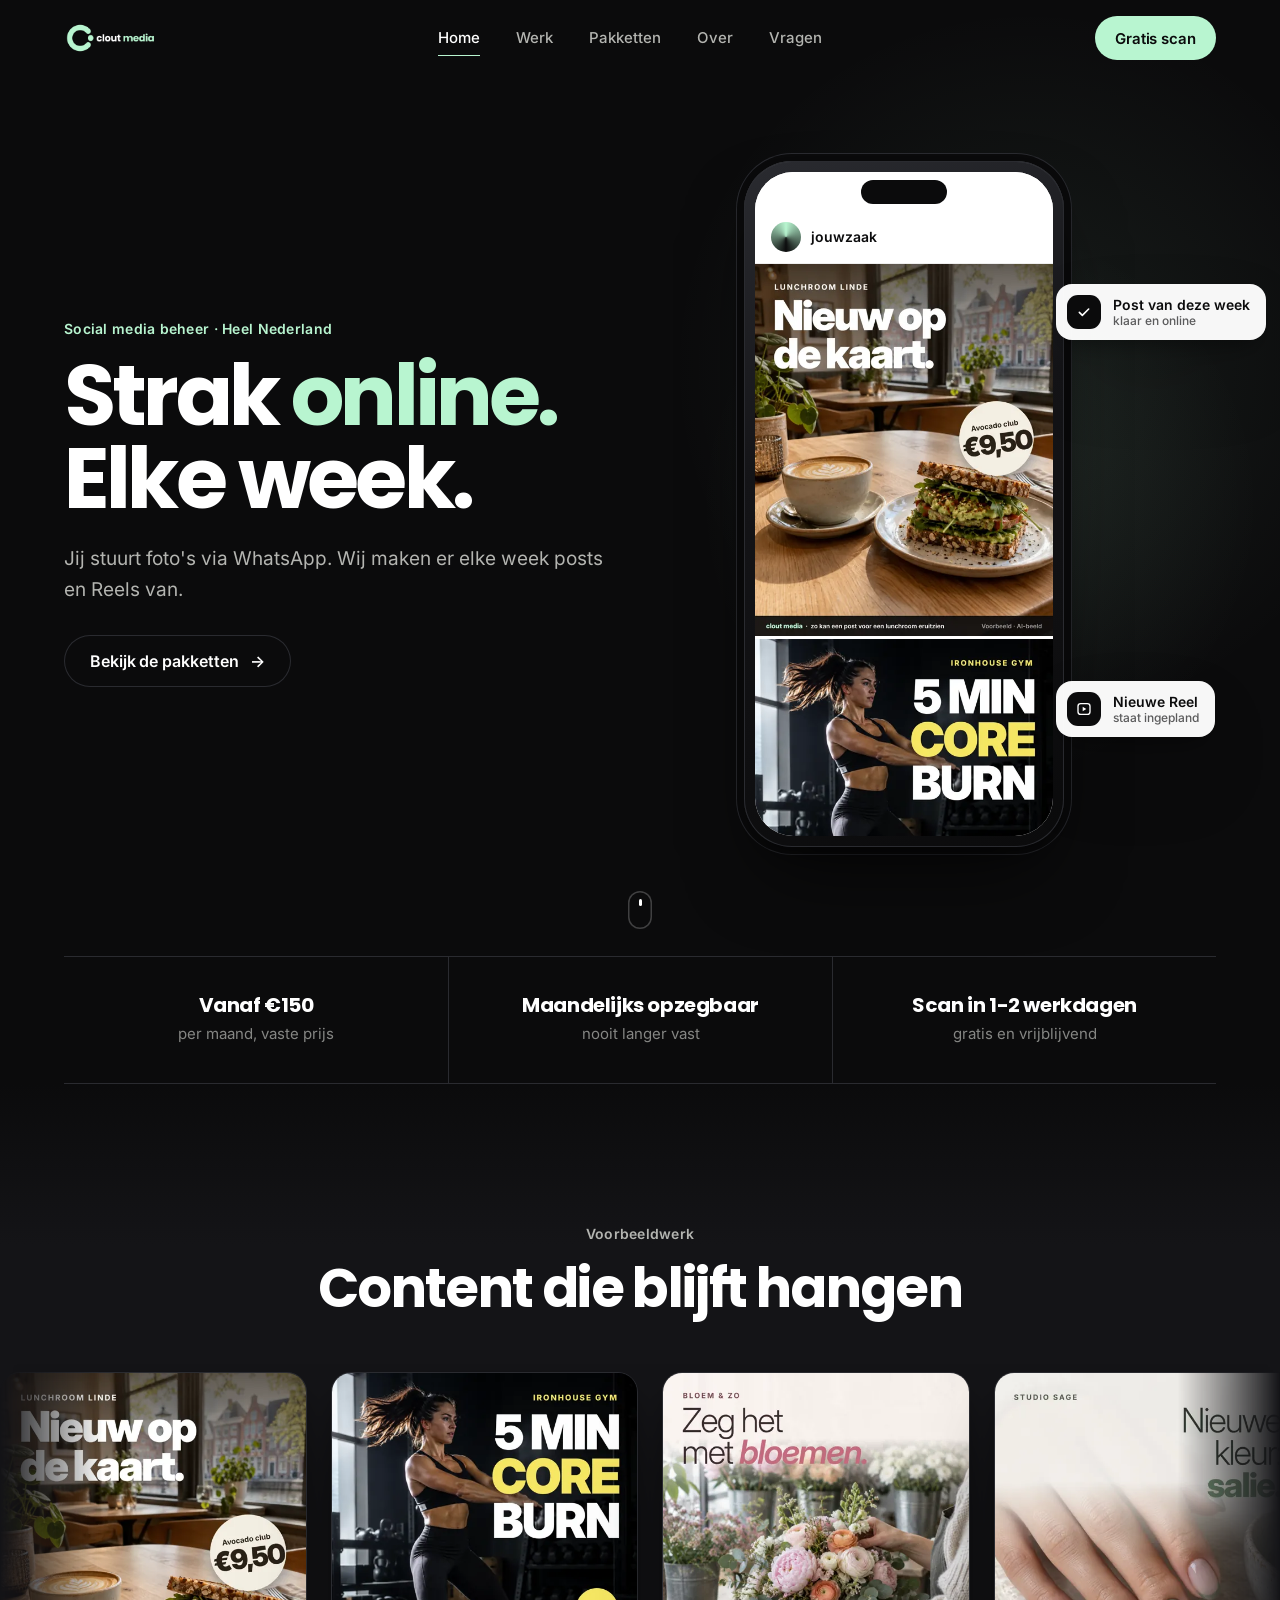
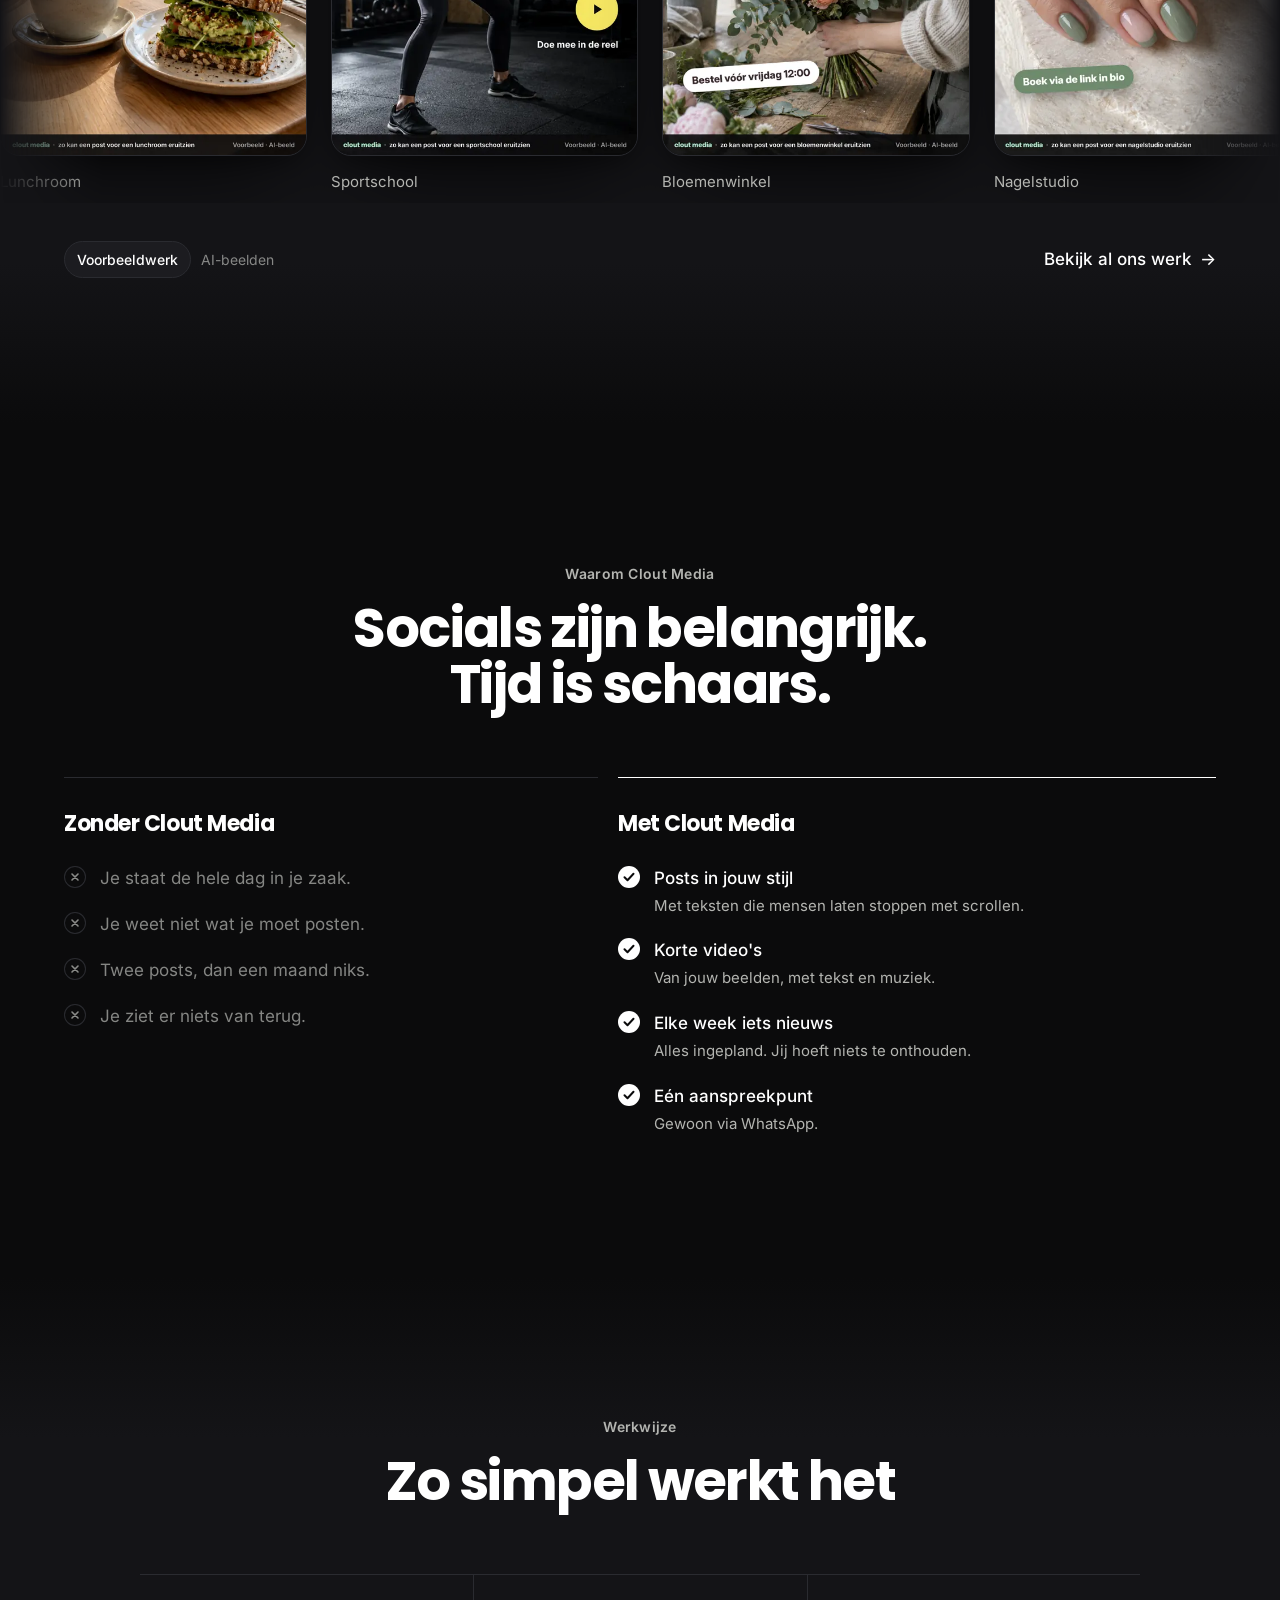
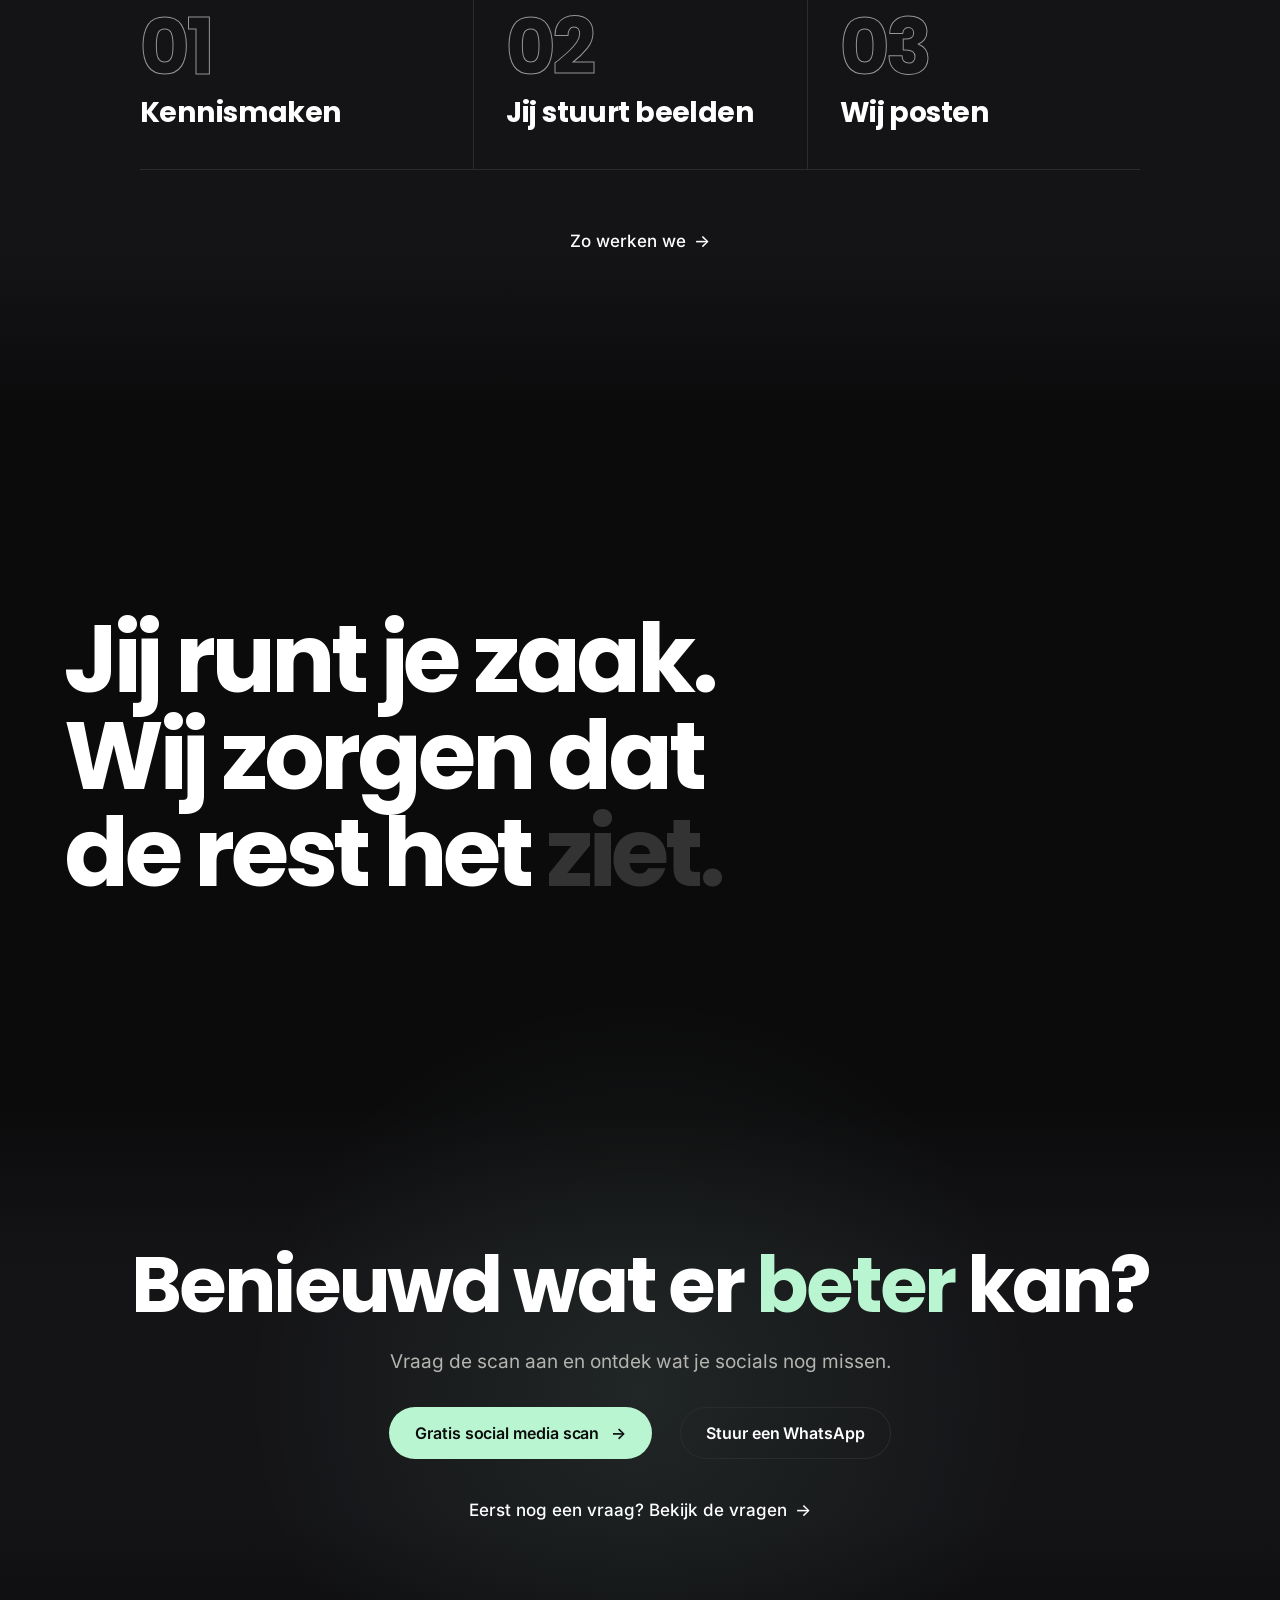
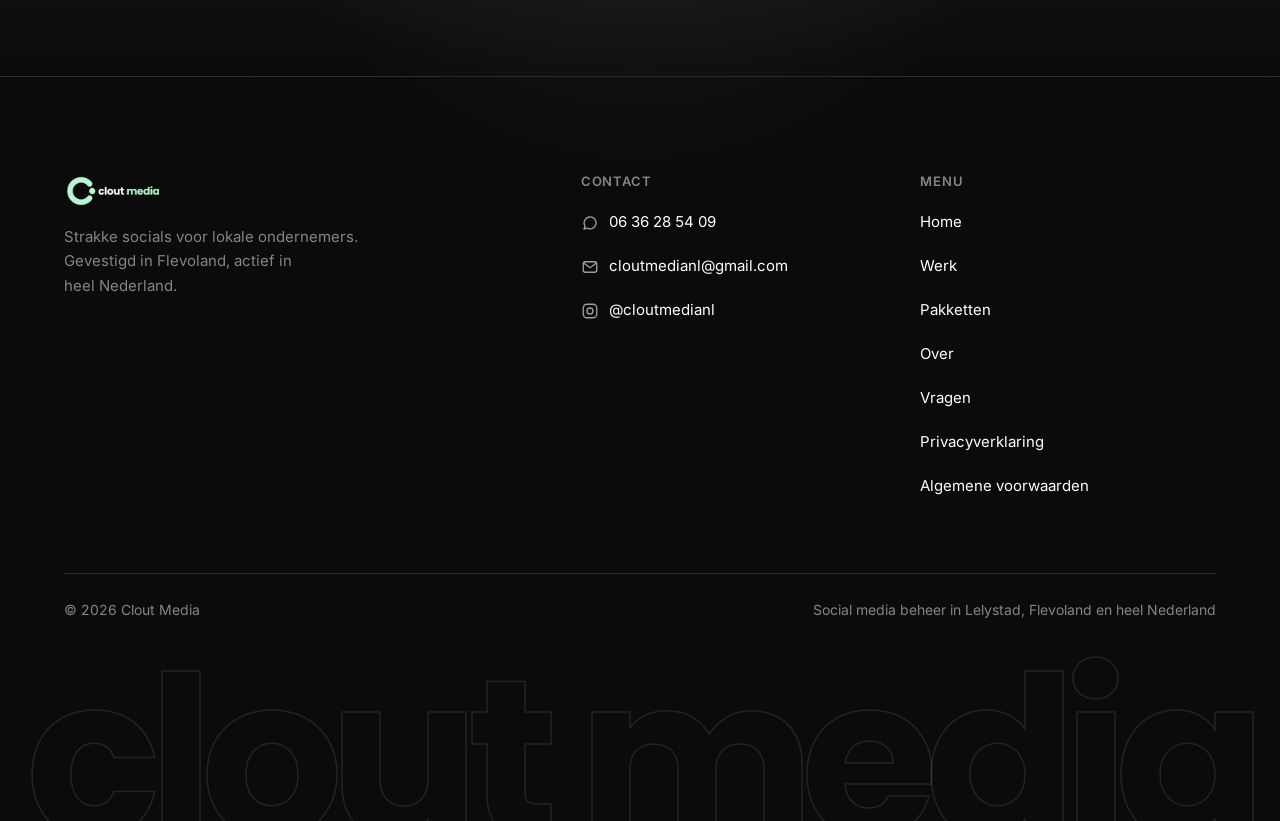
==== commit 39403666: "Teksten korter en voor elke ondernemer, herhaling eruit, grotere typografie en statement Co-Authored" ====
--- a/index.html
+++ b/index.html
@@ -4,12 +4,12 @@
 <meta charset="utf-8">
 <meta name="viewport" content="width=device-width, initial-scale=1, viewport-fit=cover">
 <title>Social media beheer Lelystad &amp; Flevoland | Clout Media</title>
-<meta name="description" content="Social media beheer voor lokale ondernemers in Lelystad, Flevoland en heel Nederland. Elke maand strakke posts en korte video's, vanaf €150 per maand. Vraag een gratis social media scan aan.">
+<meta name="description" content="Social media beheer voor lokale ondernemers in Lelystad, Flevoland en heel Nederland. Elke week strakke posts en korte video's, vanaf €150 per maand.">
 <link rel="canonical" href="https://cloutmedianl.github.io/cloutmedia-website/">
 <meta property="og:type" content="website">
 <meta property="og:site_name" content="Clout Media">
 <meta property="og:title" content="Social media beheer Lelystad &amp; Flevoland | Clout Media">
-<meta property="og:description" content="Social media beheer voor lokale ondernemers in Lelystad, Flevoland en heel Nederland. Elke maand strakke posts en korte video's, vanaf €150 per maand. Vraag een gratis social media scan aan.">
+<meta property="og:description" content="Social media beheer voor lokale ondernemers in Lelystad, Flevoland en heel Nederland. Elke week strakke posts en korte video's, vanaf €150 per maand.">
 <meta property="og:url" content="https://cloutmedianl.github.io/cloutmedia-website/">
 <meta property="og:image" content="https://cloutmedianl.github.io/cloutmedia-website/img/og.jpg">
 <meta name="twitter:card" content="summary_large_image">
@@ -19,7 +19,7 @@
 <link rel="apple-touch-icon" href="assets/icon-180.png">
 <link rel="preload" href="assets/fonts/poppins-700.woff" as="font" type="font/woff" crossorigin>
 <link rel="preload" href="assets/fonts/inter-400.woff" as="font" type="font/woff" crossorigin>
-<link rel="stylesheet" href="assets/site.css">
+<link rel="stylesheet" href="assets/site.css?v=08388892">
 <script>(function(){var m={"#werk":"werk/","#pakketten":"pakketten/","#over":"over/","#faq":"vragen/","#scan":"scan/","#werkwijze":"over/#werkwijze"};if(m[location.hash])location.replace(m[location.hash])})()</script>
 <link rel="preload" as="image" href="img/w2.webp" fetchpriority="high">
 <script type="application/ld+json">{"@context":"https://schema.org","@type":"ProfessionalService","name":"Clout Media","description":"Social media beheer voor lokale ondernemers in Lelystad, Flevoland en heel Nederland","url":"https://cloutmedianl.github.io/cloutmedia-website/","email":"cloutmedianl@gmail.com","telephone":"+31636285409","areaServed":["Lelystad","Flevoland","Nederland"],"priceRange":"€150 - €395 per maand","sameAs":["https://www.instagram.com/cloutmedianl/"]}</script>
@@ -39,18 +39,16 @@
 <div class="sheet" id="sheet" aria-hidden="true">
   <div class="nav"><a class="logo" href="./" aria-label="Clout Media, naar home"><img src="img/logo.png" alt="Clout Media" width="102" height="34"></a><button class="x" type="button" aria-label="Menu sluiten"><svg width="18" height="18" viewBox="0 0 24 24"><path d="M6 6l12 12M18 6L6 18" stroke="#fff" stroke-width="1.8" stroke-linecap="round"/></svg></button></div>
   <nav aria-label="Menu"><a href="./" aria-current="page">Home</a><a href="werk/">Werk</a><a href="pakketten/">Pakketten</a><a href="over/">Over</a><a href="vragen/">Vragen</a></nav>
-  <a class="btn btn-main" href="scan/">Gratis social media scan <span class="arr" aria-hidden="true">→</span></a>
+  <a class="btn btn-main" href="scan/">Gratis scan <span class="arr" aria-hidden="true">→</span></a>
 </div>
 <main id="main">
 <section class="hero"><div class="glow" aria-hidden="true"></div>
   <div class="wrap hgrid">
     <div>
       <span class="kicker fade-up">Social media beheer · Heel Nederland</span>
-      <h1 class="reveal"><span class="ln"><span>Elke maand strakke</span></span> <span class="ln"><span>posts en Reels.</span></span> <br class="hbr"><span class="ln"><span class="mint">Zonder dat jij er</span></span> <span class="ln"><span class="mint">tijd in steekt.</span></span></h1>
-      <p class="lead fade-up fu1">Voor lokale ondernemers. Jij stuurt foto's en video's via WhatsApp, wij maken er elke week opvallende content van.</p>
-      <p class="price fade-up fu2"><b>Vanaf €150</b><span>per maand · maandelijks opzegbaar</span></p>
-      <div class="ctas fade-up fu3"><a class="btn btn-main" href="scan/">Gratis social media scan <span class="arr" aria-hidden="true">→</span></a><a class="tlink" href="pakketten/">Bekijk pakketten</a></div>
-      <p class="note fade-up fu4">Binnen <span class="nw">1-2</span> werkdagen 3 verbeterpunten voor je socials. Gratis en vrijblijvend.</p>
+      <h1 class="reveal"><span class="ln"><span>Strak <span class="mint">online.</span></span></span> <span class="ln"><span>Elke week.</span></span></h1>
+      <p class="lead fade-up fu1">Jij stuurt foto's via WhatsApp. Wij maken er elke week posts en Reels van.</p>
+      <div class="ctas fade-up fu2"><a class="btn btn-ghost" href="pakketten/">Bekijk de pakketten <span class="arr" aria-hidden="true">→</span></a></div>
     </div>
     <div class="stage" aria-hidden="true"><div class="glow"></div>
       <div class="tilt"><div class="phone"><div class="screen"><div class="ig"><i></i>jouwzaak</div><div class="feed"><img src="img/w2.webp" alt="" width="540" height="675" fetchpriority="high"><img src="img/w5.webp" alt="" width="540" height="675"><img src="img/w7.webp" alt="" width="540" height="675"><img src="img/w3.webp" alt="" width="540" height="675"><img src="img/w6.webp" alt="" width="540" height="675"><img src="img/w2.webp" alt="" width="540" height="675"><img src="img/w5.webp" alt="" width="540" height="675"><img src="img/w7.webp" alt="" width="540" height="675"><img src="img/w3.webp" alt="" width="540" height="675"><img src="img/w6.webp" alt="" width="540" height="675"></div></div></div>
@@ -63,67 +61,46 @@
 </section>
 
 <section class="facts" id="main-2" aria-label="Kernpunten"><div class="wrap"><ul class="factrow rv">
-  <li><b>Vaste prijs</b><span>vanaf €150 per maand</span></li>
-  <li><b>Maandelijks opzegbaar</b><span>nooit langer vast dan een maand</span></li>
-  <li><b>Scan binnen <span class="nw">1-2</span> werkdagen</b><span>gratis en vrijblijvend</span></li></ul></div></section>
+  <li><b>Vanaf €150</b><span>per maand, vaste prijs</span></li>
+  <li><b>Maandelijks opzegbaar</b><span>nooit langer vast</span></li>
+  <li><b>Scan in <span class="nw">1-2</span> werkdagen</b><span>gratis en vrijblijvend</span></li></ul></div></section>
 
-<section class="alt" style="overflow-x:clip">
-  <div class="wrap feat">
-    <div class="rv">
-      <span class="kicker">Uitgelicht werk</span>
-      <h2>Content die opvalt in de feed</h2>
-      <p class="lead">Van lunchroom tot sportschool: wij maken posts die passen bij jouw zaak.</p>
-      <div class="ctas"><a class="btn btn-ghost" href="werk/">Bekijk al ons werk <span class="arr" aria-hidden="true">→</span></a></div>
-      <p class="tag" style="margin-top:24px"><b>Voorbeeldwerk</b> AI-beelden</p>
-    </div>
-    <a class="fan" href="werk/" aria-label="Bekijk al ons werk">
-      <img class="fp f1" src="img/w5.webp" srcset="img/w5.webp 540w, img/w5-2x.webp 1080w" sizes="(max-width:700px) 50vw, 300px" alt="Voorbeeld van een reel-cover voor een sportschool" width="540" height="675" loading="lazy">
-      <img class="fp f2" src="img/w3.webp" srcset="img/w3.webp 540w, img/w3-2x.webp 1080w" sizes="(max-width:700px) 50vw, 300px" alt="Voorbeeldpost voor een bloemenwinkel" width="540" height="675" loading="lazy">
-      <img class="fp f3" src="img/w2.webp" srcset="img/w2.webp 540w, img/w2-2x.webp 1080w" sizes="(max-width:700px) 56vw, 330px" alt="Voorbeeldpost voor een lunchroom: nieuw op de kaart" width="540" height="675" loading="lazy">
-    </a>
-  </div>
+<section class="alt mqsec">
+  <div class="wrap"><div class="head rv"><span class="kicker">Voorbeeldwerk</span><h2>Content die blijft hangen</h2></div></div>
+  <div class="mq" role="region" aria-label="Voorbeeldposts"><div class="mq-track"><figure class="mq-item"><img src="img/w2.webp" srcset="img/w2.webp 540w, img/w2-2x.webp 1080w" sizes="300px" alt="Voorbeeldpost voor een lunchroom: nieuw op de kaart" width="540" height="675" loading="lazy"><figcaption>Lunchroom</figcaption></figure><figure class="mq-item"><img src="img/w5.webp" srcset="img/w5.webp 540w, img/w5-2x.webp 1080w" sizes="300px" alt="Voorbeeld van een reel-cover voor een sportschool" width="540" height="675" loading="lazy"><figcaption>Sportschool</figcaption></figure><figure class="mq-item"><img src="img/w3.webp" srcset="img/w3.webp 540w, img/w3-2x.webp 1080w" sizes="300px" alt="Voorbeeldpost voor een bloemenwinkel" width="540" height="675" loading="lazy"><figcaption>Bloemenwinkel</figcaption></figure><figure class="mq-item"><img src="img/w6.webp" srcset="img/w6.webp 540w, img/w6-2x.webp 1080w" sizes="300px" alt="Voorbeeldpost voor een nagelstudio" width="540" height="675" loading="lazy"><figcaption>Nagelstudio</figcaption></figure><figure class="mq-item"><img src="img/w7.webp" srcset="img/w7.webp 540w, img/w7-2x.webp 1080w" sizes="300px" alt="Voorbeeldpost voor een bakker" width="540" height="675" loading="lazy"><figcaption>Bakker</figcaption></figure><figure class="mq-item" aria-hidden="true"><img src="img/w2.webp" srcset="img/w2.webp 540w, img/w2-2x.webp 1080w" sizes="300px" alt="" data-x="Voorbeeldpost voor een lunchroom: nieuw op de kaart" width="540" height="675" loading="lazy"><figcaption>Lunchroom</figcaption></figure><figure class="mq-item" aria-hidden="true"><img src="img/w5.webp" srcset="img/w5.webp 540w, img/w5-2x.webp 1080w" sizes="300px" alt="" data-x="Voorbeeld van een reel-cover voor een sportschool" width="540" height="675" loading="lazy"><figcaption>Sportschool</figcaption></figure><figure class="mq-item" aria-hidden="true"><img src="img/w3.webp" srcset="img/w3.webp 540w, img/w3-2x.webp 1080w" sizes="300px" alt="" data-x="Voorbeeldpost voor een bloemenwinkel" width="540" height="675" loading="lazy"><figcaption>Bloemenwinkel</figcaption></figure><figure class="mq-item" aria-hidden="true"><img src="img/w6.webp" srcset="img/w6.webp 540w, img/w6-2x.webp 1080w" sizes="300px" alt="" data-x="Voorbeeldpost voor een nagelstudio" width="540" height="675" loading="lazy"><figcaption>Nagelstudio</figcaption></figure><figure class="mq-item" aria-hidden="true"><img src="img/w7.webp" srcset="img/w7.webp 540w, img/w7-2x.webp 1080w" sizes="300px" alt="" data-x="Voorbeeldpost voor een bakker" width="540" height="675" loading="lazy"><figcaption>Bakker</figcaption></figure></div></div>
+  <div class="wrap railbar mqbar"><p class="tag"><b>Voorbeeldwerk</b> AI-beelden</p><a class="tlink" href="werk/">Bekijk al ons werk <span class="arr" aria-hidden="true">→</span></a></div>
 </section>
 
 <section>
   <div class="wrap">
-    <div class="head rv"><span class="kicker">Waarom Clout Media</span><h2>Je weet dat socials belangrijk zijn. Het komt er alleen niet van.</h2></div>
+    <div class="head rv"><span class="kicker">Waarom Clout Media</span><h2>Socials zijn belangrijk. Tijd is schaars.</h2></div>
     <div class="split">
-  <div class="card col no rv"><h3>Zonder Clout Media</h3><ul class="list">
-    <li>Je bent de hele dag met je klanten bezig, posten schiet erbij in.</li>
-    <li>Je opent je socials en weet niet wat je moet posten.</li>
-    <li>Twee posts in een week, en dan een maand niks.</li>
-    <li>Je post weleens iets, maar je ziet er niks van terug.</li></ul></div>
-  <div class="card col yes rv d1"><h3>Met Clout Media</h3><ul class="list">
-    <li><div>Posts in de stijl van jouw zaak<span>Strak ontworpen, met teksten die klanten aanspreken.</span></div></li>
-    <li><div>Korte video's van jouw beelden<span>Gemonteerd met tekst en muziek. Daar bereik je nieuwe mensen mee.</span></div></li>
-    <li><div>Een plan per maand, alles ingepland<span>Elke week staat er iets nieuws online. Jij hoeft nergens aan te denken.</span></div></li>
-    <li><div>Eén vast aanspreekpunt<span>Beelden sturen, vragen stellen of iets aanpassen: gewoon via WhatsApp.</span></div></li></ul></div>
+  <div class="col no rv"><h3>Zonder Clout Media</h3><ul class="list">
+    <li>Je staat de hele dag in je zaak.</li>
+    <li>Je weet niet wat je moet posten.</li>
+    <li>Twee posts, dan een maand niks.</li>
+    <li>Je ziet er niets van terug.</li></ul></div>
+  <div class="col yes rv d1"><h3>Met Clout Media</h3><ul class="list">
+    <li><div>Posts in jouw stijl<span>Met teksten die mensen laten stoppen met scrollen.</span></div></li>
+    <li><div>Korte video's<span>Van jouw beelden, met tekst en muziek.</span></div></li>
+    <li><div>Elke week iets nieuws<span>Alles ingepland. Jij hoeft niets te onthouden.</span></div></li>
+    <li><div>Eén aanspreekpunt<span>Gewoon via WhatsApp.</span></div></li></ul></div>
 </div>
   </div>
 </section>
 
 <section class="alt">
   <div class="wrap">
-    <div class="head rv"><span class="kicker">Hoe het werkt</span><h2>In 3 stappen van stil naar strak</h2></div>
-    <ol class="card csteps rv"><li><span class="cn">1</span><div><h3>Kennismaking</h3><p>We bespreken je zaak, je klanten en je stijl.</p></div></li><li><span class="cn">2</span><div><h3>Contentplan</h3><p>Wij maken een plan. Jij stuurt beelden via WhatsApp.</p></div></li><li><span class="cn">3</span><div><h3>Wij posten</h3><p>Wij ontwerpen, monteren en plannen alles in.</p></div></li></ol>
-    <div class="more"><a class="tlink" href="over/#werkwijze">Meer over onze werkwijze <span class="arr" aria-hidden="true">→</span></a></div>
+    <div class="head rv"><span class="kicker">Werkwijze</span><h2>Zo simpel werkt het</h2></div>
+    <ol class="strip rv"><li><span class="bn" aria-hidden="true">01</span><b>Kennismaken</b></li><li><span class="bn" aria-hidden="true">02</span><b>Jij stuurt beelden</b></li><li><span class="bn" aria-hidden="true">03</span><b>Wij posten</b></li></ol>
+    <div class="more"><a class="tlink" href="over/#werkwijze">Zo werken we <span class="arr" aria-hidden="true">→</span></a></div>
   </div>
 </section>
 
-<section>
-  <div class="wrap">
-    <div class="head rv"><span class="kicker">Kies je route</span><h2>Waar wil je beginnen?</h2></div>
-    <div class="routes">
-      <a class="card route hov rv" href="werk/"><span class="rn">01</span><h3>Zie wat we maken</h3><p>Voorbeeldposts en het verschil tussen een gewone feed en een strakke feed.</p><span class="rarr" aria-hidden="true">→</span></a>
-      <a class="card route hov rv d1" href="pakketten/"><span class="rn">02</span><h3>Bekijk de prijzen <span class="from">vanaf €150</span></h3><p>Drie pakketten, allemaal maandelijks opzegbaar. Met een korte kiezer als je twijfelt.</p><span class="rarr" aria-hidden="true">→</span></a>
-      <a class="card route hov rv d2" href="over/"><span class="rn">03</span><h3>Leer ons kennen</h3><p>Wie er achter Clout Media zit, hoe we werken en wat je van ons kunt verwachten.</p><span class="rarr" aria-hidden="true">→</span></a>
-    </div>
-    <p class="routeq rv"><a class="tlink" href="vragen/">Nog vragen? Bekijk de veelgestelde vragen <span class="arr" aria-hidden="true">→</span></a></p>
-  </div>
-</section>
+<section class="statement"><div class="wrap"><p class="st"><span class="sw">Jij</span> <span class="sw">runt</span> <span class="sw">je</span> <span class="sw">zaak.</span> <span class="sw">Wij</span> <span class="sw">zorgen</span> <span class="sw">dat</span> <span class="sw">de</span> <span class="sw">rest</span> <span class="sw">het</span> <span class="sw">ziet.</span></p></div></section>
 
 <section class="cta alt" data-nobar><div class="glow" aria-hidden="true"></div><div class="wrap rv" style="position:relative">
-  <h2>Jij runt je zaak. <span class="mint">Wij zorgen dat de rest het ziet.</span></h2><p class="lead">Begin met een gratis scan. Binnen <span class="nw">1-2</span> werkdagen weet je wat er beter kan.</p><div class="ctas"><a class="btn btn-main" href="scan/">Gratis social media scan <span class="arr" aria-hidden="true">→</span></a><a class="btn btn-ghost" href="https://wa.me/31636285409" target="_blank" rel="noopener">Stuur een WhatsApp</a></div></div></section>
+  <h2>Benieuwd wat er <span class="mint">beter</span> kan?</h2><p class="lead">Vraag de scan aan en ontdek wat je socials nog missen.</p><div class="ctas"><a class="btn btn-main" href="scan/">Gratis social media scan <span class="arr" aria-hidden="true">→</span></a><a class="btn btn-ghost" href="https://wa.me/31636285409" target="_blank" rel="noopener">Stuur een WhatsApp</a></div><p class="routeq"><a class="tlink" href="vragen/">Eerst nog een vraag? Bekijk de vragen <span class="arr" aria-hidden="true">→</span></a></p></div></section>
 </main>
 <footer class="ftr">
   <div class="wrap">
@@ -142,8 +119,7 @@
   </div>
   <div class="word" aria-hidden="true">clout media</div>
 </footer>
-<a class="wa" href="https://wa.me/31636285409?text=Hoi%20Clout%20Media%2C%20ik%20wil%20graag%20meer%20weten." target="_blank" rel="noopener" aria-label="Stuur ons een WhatsApp-bericht"><svg width="26" height="26" viewBox="0 0 32 32" aria-hidden="true"><path fill="#fff" d="M16 3a13 13 0 0 0-11.2 19.6L3 29l6.6-1.7A13 13 0 1 0 16 3zm0 23.7c-2 0-3.9-.5-5.6-1.5l-.4-.2-3.9 1 1-3.8-.3-.4A10.7 10.7 0 1 1 16 26.7zm5.9-8c-.3-.2-1.9-1-2.2-1-.3-.1-.5-.2-.7.2l-1 1.2c-.2.2-.4.3-.7.1-.3-.2-1.4-.5-2.6-1.6-1-.9-1.6-1.9-1.8-2.2-.2-.3 0-.5.1-.7l.5-.6.3-.5c.1-.2 0-.4 0-.6l-1-2.4c-.3-.6-.5-.5-.7-.5h-.6c-.2 0-.6.1-.9.4-.3.3-1.1 1.1-1.1 2.7s1.2 3.2 1.3 3.4c.2.2 2.3 3.5 5.6 4.9 2.8 1.1 3.3.9 3.9.8.6-.1 1.9-.8 2.2-1.5.3-.8.3-1.4.2-1.5-.1-.2-.3-.3-.6-.4z"/></svg></a>
 <div class="mbar" id="mbar"><a class="btn btn-main" href="scan/">Gratis scan</a><a class="mw" href="https://wa.me/31636285409" target="_blank" rel="noopener" aria-label="WhatsApp"><svg width="26" height="26" viewBox="0 0 32 32" aria-hidden="true"><path fill="#fff" d="M16 3a13 13 0 0 0-11.2 19.6L3 29l6.6-1.7A13 13 0 1 0 16 3zm0 23.7c-2 0-3.9-.5-5.6-1.5l-.4-.2-3.9 1 1-3.8-.3-.4A10.7 10.7 0 1 1 16 26.7zm5.9-8c-.3-.2-1.9-1-2.2-1-.3-.1-.5-.2-.7.2l-1 1.2c-.2.2-.4.3-.7.1-.3-.2-1.4-.5-2.6-1.6-1-.9-1.6-1.9-1.8-2.2-.2-.3 0-.5.1-.7l.5-.6.3-.5c.1-.2 0-.4 0-.6l-1-2.4c-.3-.6-.5-.5-.7-.5h-.6c-.2 0-.6.1-.9.4-.3.3-1.1 1.1-1.1 2.7s1.2 3.2 1.3 3.4c.2.2 2.3 3.5 5.6 4.9 2.8 1.1 3.3.9 3.9.8.6-.1 1.9-.8 2.2-1.5.3-.8.3-1.4.2-1.5-.1-.2-.3-.3-.6-.4z"/></svg></a></div>
-<script src="assets/site.js" defer></script>
+<script src="assets/site.js?v=08388892" defer></script>
 </body>
 </html>
--- a/assets/site.css
+++ b/assets/site.css
@@ -49,7 +49,7 @@
 /* layout */
 .wrap{max-width:var(--wrap);margin:0 auto;padding:0 var(--pad)}
 .narrow{max-width:760px;margin:0 auto}
-section{position:relative;padding:clamp(80px,10vw,136px) 0}
+section{position:relative;padding:clamp(96px,11vw,160px) 0}
 .alt{background:linear-gradient(180deg,var(--bg) 0,var(--bg2) 160px,var(--bg2) calc(100% - 160px),var(--bg) 100%)}
 .rule{border-top:1px solid var(--line)}
 .kicker{display:block;font:600 14px Inter,sans-serif;letter-spacing:.02em;color:var(--grey);margin-bottom:18px}
@@ -205,10 +205,12 @@
 .lb figcaption{color:var(--grey);text-align:center;margin-top:14px;font-size:14px}
 .lb .x{position:absolute;top:20px;right:20px;background:var(--card);box-shadow:inset 0 0 0 1px var(--line)}
 /* voor/na */
-.ba{position:relative;max-width:820px;margin:0 auto;border-radius:var(--r3);overflow:hidden;box-shadow:var(--sh);border:1px solid var(--line);aspect-ratio:1/1;background:#fff;user-select:none;touch-action:pan-y}
-.side{position:absolute;inset:0;display:grid;grid-template-columns:repeat(3,1fr);grid-template-rows:repeat(3,1fr);gap:3px;background:#fff}
-.side>*{position:relative;overflow:hidden}
-.side img{width:100%;height:100%;object-fit:cover}
+.ba{position:relative;max-width:680px;margin:0 auto;border-radius:var(--r3);overflow:hidden;box-shadow:var(--sh);border:1px solid var(--line);background:#fff;user-select:none;touch-action:pan-y}
+.ba::before{content:"";display:block;padding-top:125%}
+.side{position:absolute;top:0;left:0;width:100%;height:100%;display:block;background:#fff}
+.side>div{position:absolute;overflow:hidden;margin:0;display:block}
+.side>div{width:calc((100% - 6px) / 3);height:calc((100% - 6px) / 3)}.side>div:nth-child(3n+1){left:0}.side>div:nth-child(3n+2){left:calc((100% - 6px) / 3 + 3px)}.side>div:nth-child(3n){left:calc((100% - 6px) * 2 / 3 + 6px)}.side>div:nth-child(-n+3){top:0}.side>div:nth-child(n+4){top:calc((100% - 6px) / 3 + 3px)}.side>div:nth-child(n+7){top:calc((100% - 6px) * 2 / 3 + 6px)}
+.side>div>img{position:absolute;top:0;right:0;bottom:0;left:0;width:100%;height:100%;max-width:none;object-fit:cover;display:block}
 .before img{filter:saturate(.55) brightness(.92) contrast(.86)}
 .before .t{display:grid;place-items:center;padding:12%;text-align:center;font:400 clamp(12px,2vw,17px)/1.35 Arial,Helvetica,sans-serif;color:#222}
 .before .cap{position:absolute;left:6%;right:6%;bottom:7%;font:700 clamp(10px,1.6vw,14px)/1.2 Arial,sans-serif;color:#fff;text-shadow:0 1px 3px rgba(0,0,0,.7)}
@@ -220,24 +222,26 @@
 .ba .t1{left:18px;background:#fff;color:var(--ink);box-shadow:0 6px 18px rgba(0,0,0,.2)}.ba .t2{right:18px;background:var(--ink);color:#fff}
 .ba:has(input:focus-visible){outline:2px solid var(--mint);outline-offset:4px}
 .under{display:flex;justify-content:center;margin-top:24px}
+@media(max-width:700px){.ba{border-radius:var(--r2)}.ba .tx{top:10px;font-size:13px;padding:6px 12px}.ba .t1{left:10px}.ba .t2{right:10px}.ba .knob{width:52px;height:52px;margin:-26px 0 0 -26px}.ba .knob svg{width:22px;height:22px}.side>div{width:calc((100% - 4px) / 3);height:calc((100% - 4px) / 3)}.side>div:nth-child(3n+1){left:0}.side>div:nth-child(3n+2){left:calc((100% - 4px) / 3 + 2px)}.side>div:nth-child(3n){left:calc((100% - 4px) * 2 / 3 + 4px)}.side>div:nth-child(-n+3){top:0}.side>div:nth-child(n+4){top:calc((100% - 4px) / 3 + 2px)}.side>div:nth-child(n+7){top:calc((100% - 4px) * 2 / 3 + 4px)}}
 
 /* ---------- ZONDER / MET ---------- */
 .split{display:grid;gap:20px}
-.col{padding:clamp(28px,4vw,48px)}
+.col{padding:32px 0 0;border-top:1px solid var(--line)}
+.col.yes{border-top-color:var(--white)}
 .col h3{font-size:22px;margin-bottom:26px}
 .list{list-style:none;padding:0;display:grid;gap:18px}
 .list li{display:flex;gap:14px;align-items:flex-start}
 .list li::before{content:"";flex:none;width:22px;height:22px;margin-top:2px;border-radius:50%;background-position:center;background-repeat:no-repeat}
 .no .list li{color:var(--grey2)}
 .no .list li::before{box-shadow:inset 0 0 0 1px var(--line);background-image:url("data:image/svg+xml,%3Csvg xmlns='http://www.w3.org/2000/svg' viewBox='0 0 22 22'%3E%3Cpath d='M8 8l6 6M14 8l-6 6' stroke='%238a8b88' stroke-width='1.6' stroke-linecap='round'/%3E%3C/svg%3E")}
-.yes{border-color:rgba(255,255,255,.16);background:linear-gradient(180deg,#1c1c20,#141417)}
+.yes{background:none}
 .yes .list li::before{background-color:#fff;background-image:url("data:image/svg+xml,%3Csvg xmlns='http://www.w3.org/2000/svg' viewBox='0 0 22 22'%3E%3Cpath d='M6.5 11.3l3 2.9 6-6.4' fill='none' stroke='%230b0b0c' stroke-width='2' stroke-linecap='round' stroke-linejoin='round'/%3E%3C/svg%3E")}
 .yes .list li div{color:var(--white);font-weight:500}
 .yes .list li span{display:block;color:var(--grey);font-weight:400;font-size:15px;margin-top:2px}
 @media(min-width:880px){.split{grid-template-columns:1fr 1.12fr}}
 
 /* ---------- STAPPEN ---------- */
-.steps{display:grid;gap:48px;position:relative}
+.steps{display:grid;gap:56px;position:relative}
 .step .n{font:700 15px Inter,sans-serif;color:var(--white);width:44px;height:44px;border-radius:50%;display:grid;place-items:center;box-shadow:inset 0 0 0 1px var(--line);background:var(--bg);margin-bottom:24px;position:relative}
 .step p{margin-top:10px}
 .step ul{margin-top:14px;padding-left:18px;color:var(--grey);display:grid;gap:6px}
@@ -525,6 +529,45 @@
   .cmp.sw tbody{animation:pop var(--t2) var(--ease)}
 }
 
+
+/* ---------- LUXE: grote typografie ---------- */
+.mega{font-size:clamp(48px,8vw,96px)!important;letter-spacing:-.045em!important;line-height:.98!important}
+.phero h1.mega{max-width:none}
+.sgrid h1.mega{font-size:clamp(44px,5vw,72px)!important;max-width:none!important}
+.hero h1{letter-spacing:-.045em;line-height:.98}
+@media(min-width:960px){.hero h1{font-size:clamp(64px,6.6vw,108px)!important}}
+@media(max-width:959px){.hero h1{font-size:clamp(48px,13vw,64px)!important}}
+.hero h1 .mint{display:inline!important}
+.phero .lead{max-width:44ch}
+.cta h2{font-size:clamp(40px,6vw,84px);letter-spacing:-.04em;line-height:1}
+.fqh{font-size:clamp(24px,2.6vw,32px);max-width:820px;margin:0 auto 8px}
+.faq+.fqh{margin-top:80px}
+/* grote, dunne nummers */
+.bn{display:block;font:700 clamp(72px,8vw,120px)/.85 Poppins,sans-serif;letter-spacing:-.05em;color:transparent;-webkit-text-stroke:1px rgba(255,255,255,.55);margin-bottom:24px;user-select:none}
+.steps .step{border-top:1px solid var(--line);padding-top:32px}
+@media(min-width:880px){.steps::before{display:none}}
+.strip{list-style:none;padding:0;display:grid;gap:0;max-width:1000px;margin:0 auto;border-top:1px solid var(--line)}
+.strip li{display:flex;align-items:center;gap:28px;padding:28px 0;border-bottom:1px solid var(--line)}
+.strip .bn{font-size:clamp(56px,6vw,88px);margin:0;flex:none;width:1.5em}
+.strip b{font:700 clamp(22px,2.2vw,30px)/1.15 Poppins,sans-serif;letter-spacing:-.02em;color:var(--white)}
+@media(min-width:880px){.strip{grid-template-columns:repeat(3,1fr);border-bottom:1px solid var(--line)}.strip li{flex-direction:column;align-items:flex-start;gap:16px;padding:40px 32px 40px 0;border-bottom:0}.strip li+li{border-left:1px solid var(--line);padding-left:32px}}
+/* statement: woorden lichten op bij scrollen */
+.statement{padding:clamp(120px,16vw,240px) 0}
+.st{max-width:16ch;font:700 clamp(44px,7.4vw,112px)/1.02 Poppins,sans-serif;letter-spacing:-.045em;color:var(--white);text-wrap:balance}
+.sw{opacity:.16;transition:opacity var(--t2) var(--ease)}
+.sw.on{opacity:1}
+/* doorlopende rij voorbeeldposts */
+.mqsec .head{margin-bottom:48px}
+.mq{overflow:hidden;-webkit-mask-image:linear-gradient(90deg,transparent,#0b0b0c 8%,#0b0b0c 92%,transparent);mask-image:linear-gradient(90deg,transparent,#0b0b0c 8%,#0b0b0c 92%,transparent)}
+.mq-track{display:flex;gap:24px;width:max-content;animation:mq 70s linear infinite;padding:8px 0}
+.mq:hover .mq-track,.mq:focus-within .mq-track{animation-play-state:paused}
+@keyframes mq{to{transform:translate3d(calc(-50% - 12px),0,0)}}
+.mq-item{margin:0;flex:none;width:clamp(220px,24vw,320px)}
+.mq-item img{width:100%;aspect-ratio:4/5;object-fit:cover;border-radius:var(--r2);border:1px solid var(--line);box-shadow:var(--sh)}
+.mq-item figcaption{margin-top:14px;font-size:15px;color:var(--grey)}
+.mqbar{margin-top:32px}
+@media(max-width:700px){.mqbar{flex-direction:column;gap:8px}}
+
 /* paginaovergang */
 @view-transition{navigation:auto}
 ::view-transition-old(root),::view-transition-new(root){animation-duration:.45s;animation-timing-function:cubic-bezier(.16,1,.3,1)}
@@ -533,7 +576,8 @@
   html{scroll-behavior:auto}
   *,*::before,*::after{animation-duration:.01ms!important;animation-iteration-count:1!important;transition-duration:.01ms!important;transition-delay:0s!important}
   .feed{animation:none}
-  .rv,.fade-up,.tilt,.chip,.word,.reveal .ln>span,.scrollhint{opacity:1;transform:none}
+  .rv,.fade-up,.tilt,.chip,.word,.reveal .ln>span,.scrollhint,.sw{opacity:1;transform:none}
+  .mq-track{animation:none}.mq{overflow-x:auto}
   .fan .fp{opacity:1;transform:translate(calc(-50% + var(--x)),calc(-50% + var(--y))) rotate(var(--r))}
   ::view-transition-old(root),::view-transition-new(root){animation:none}
 }
